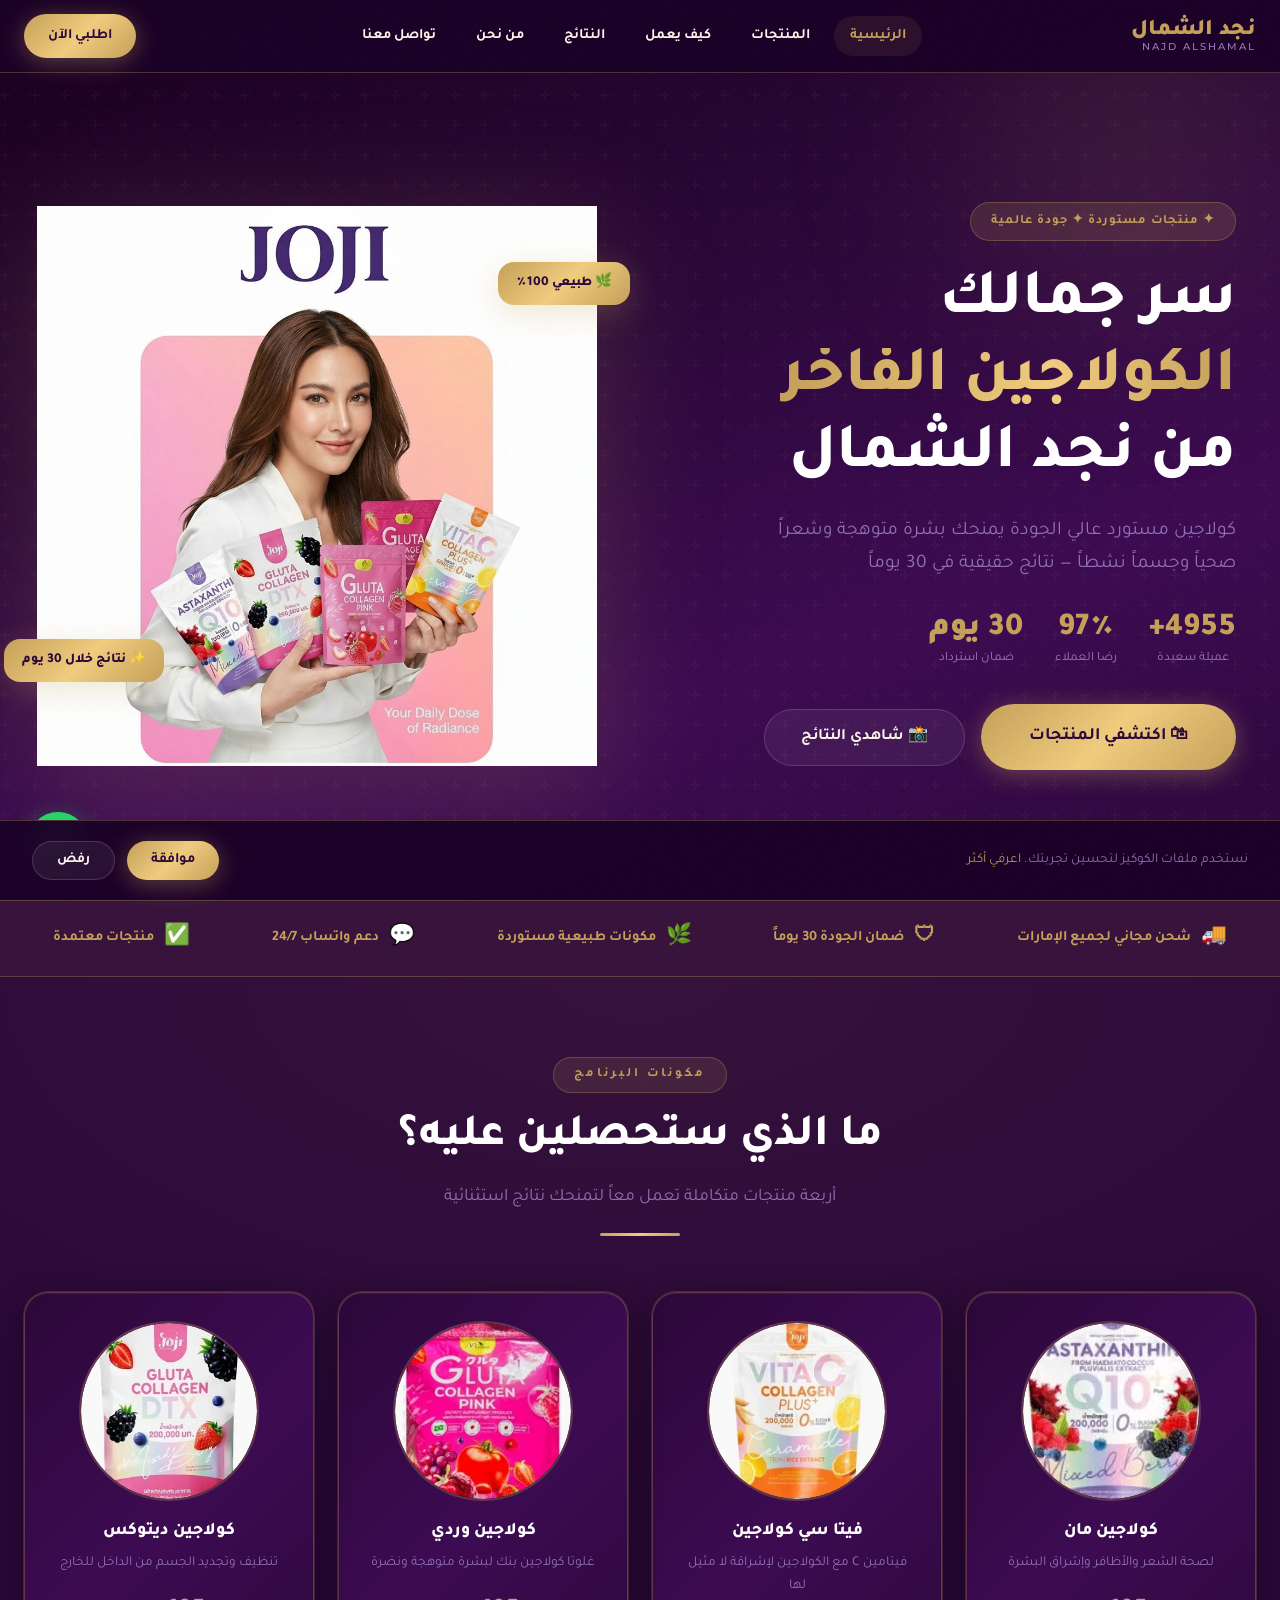
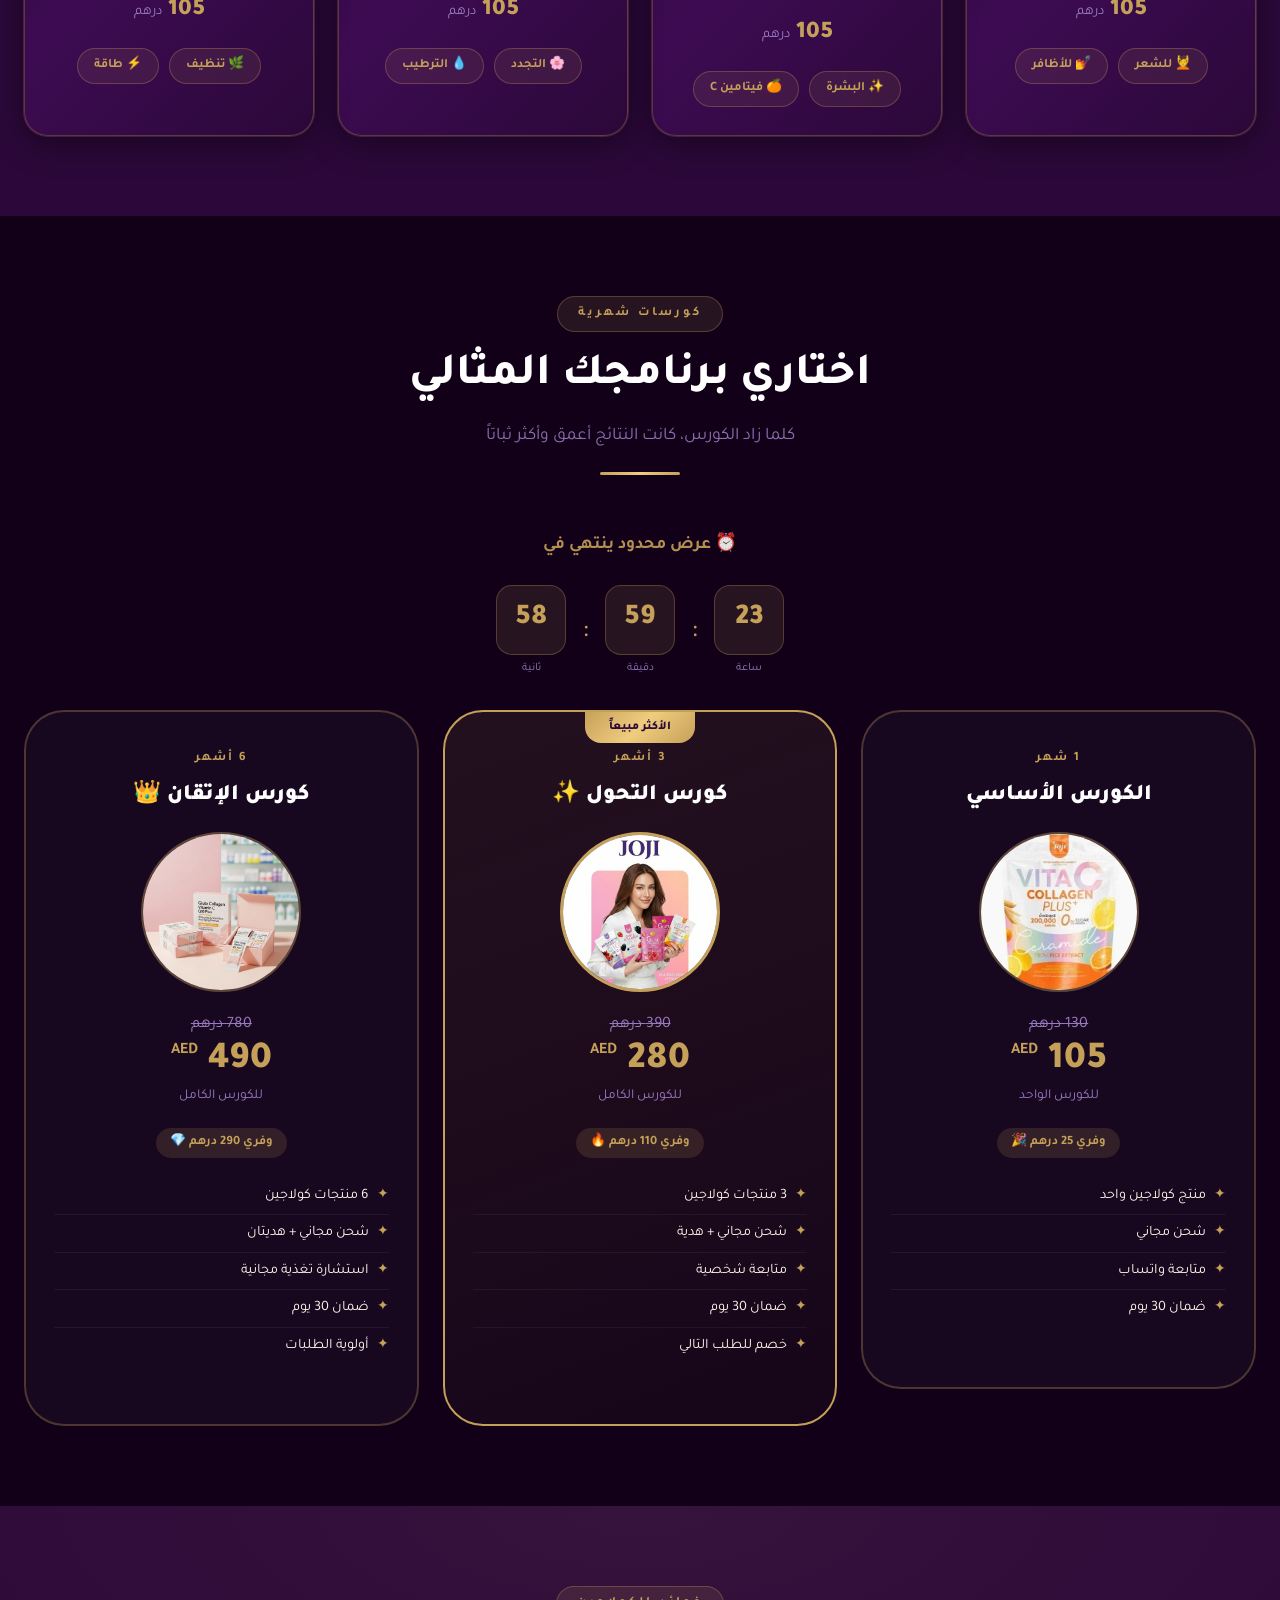
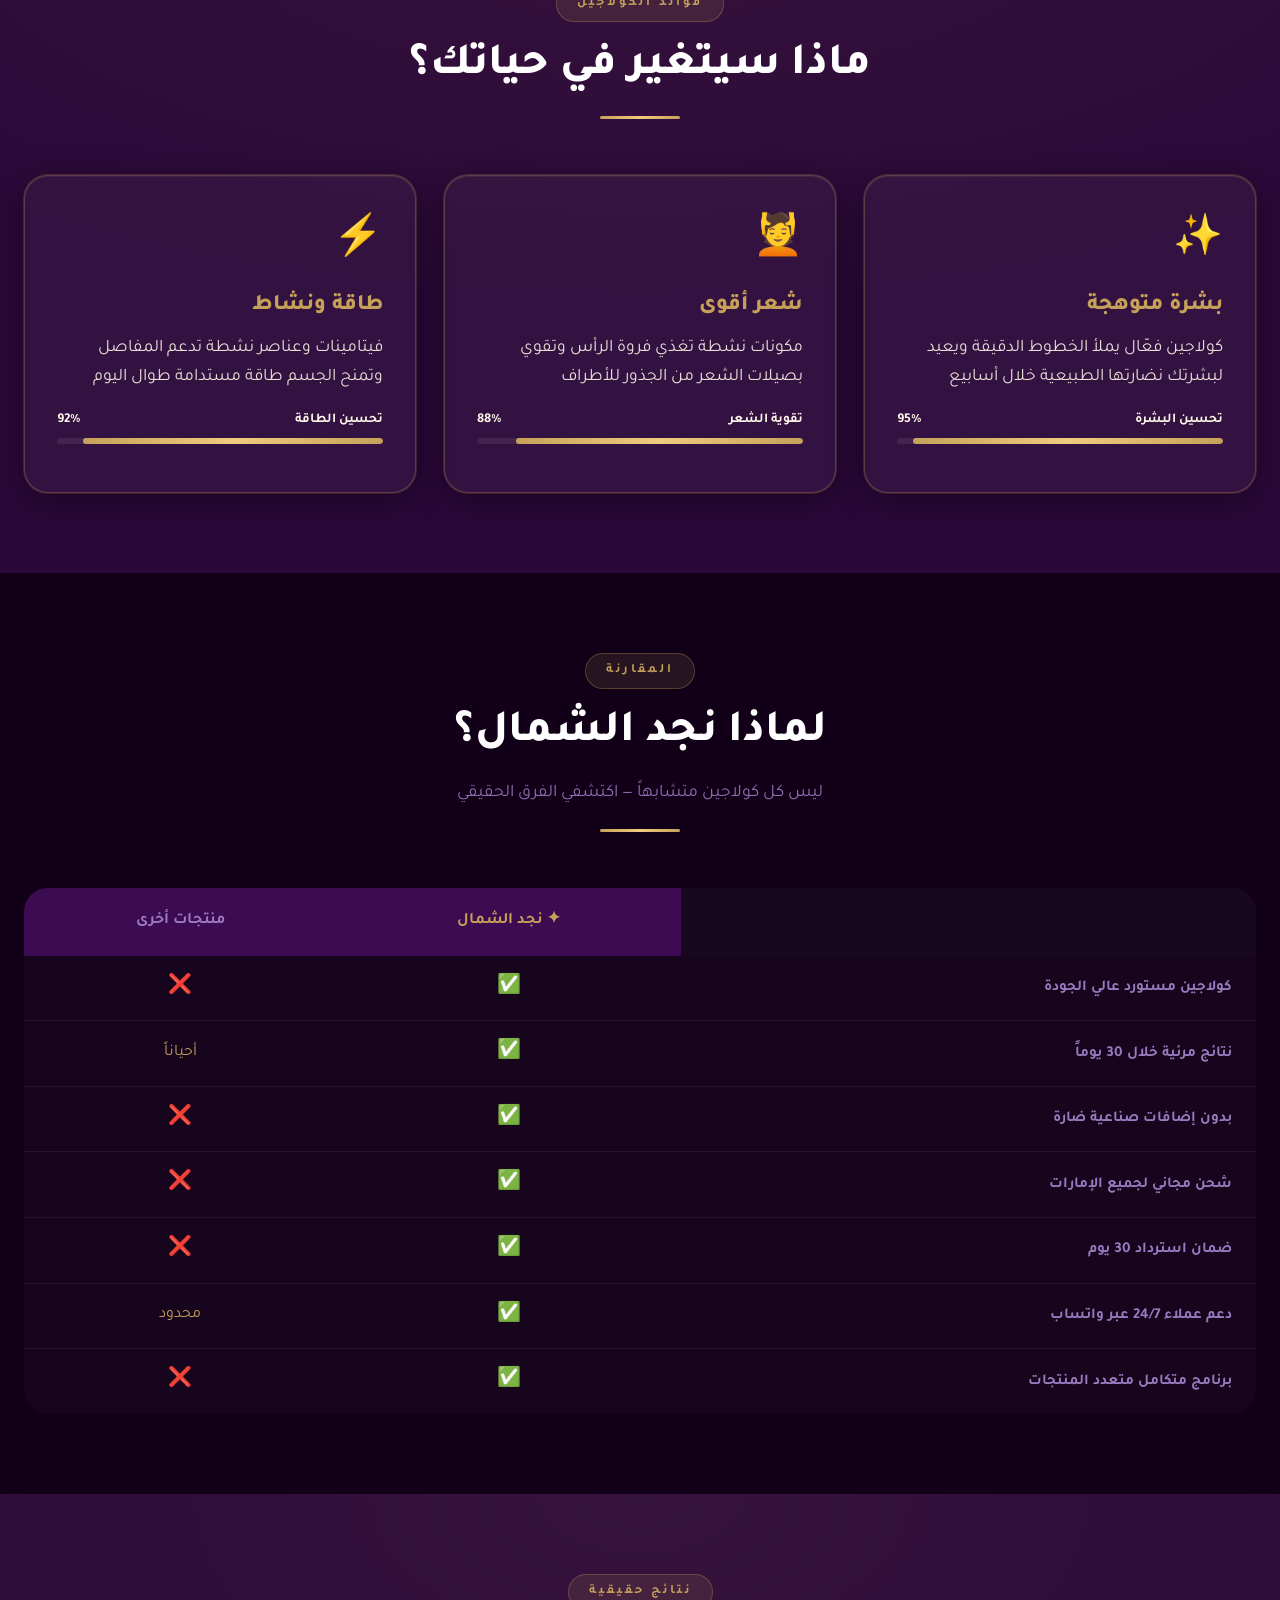
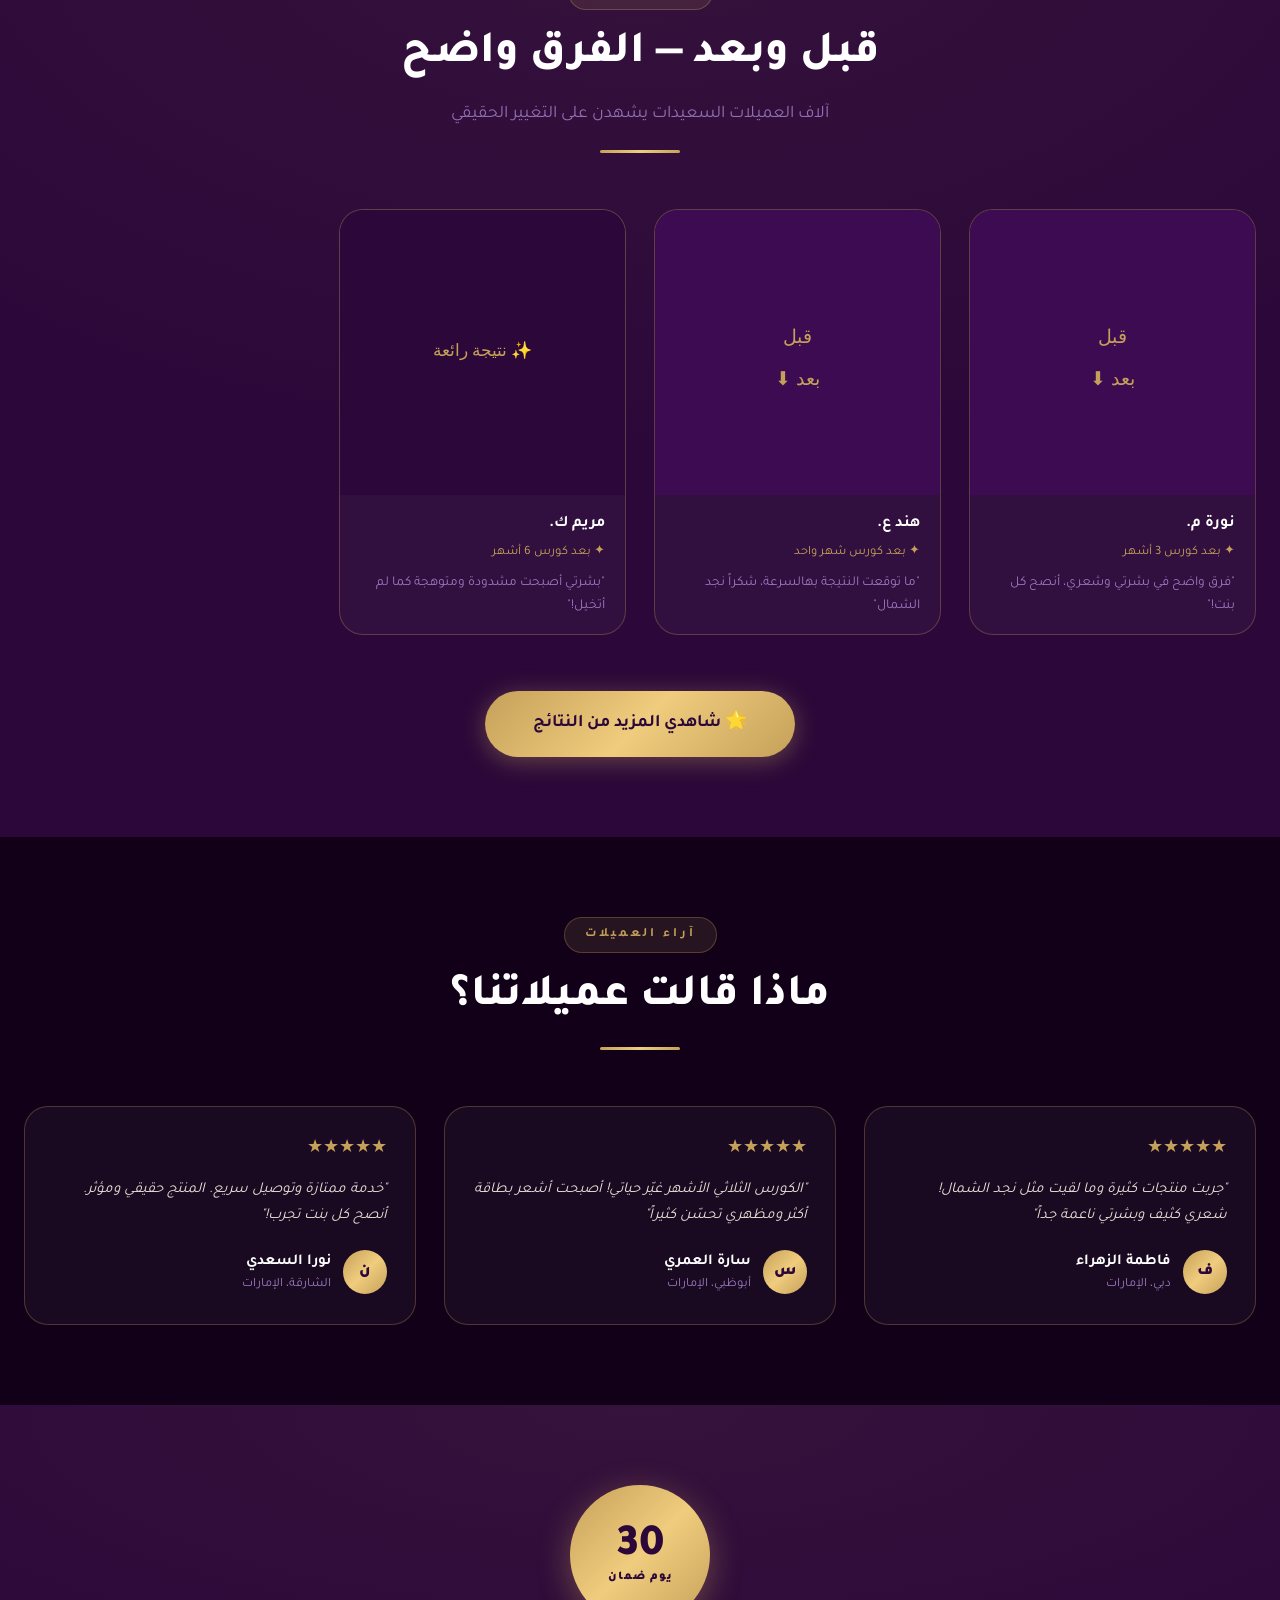
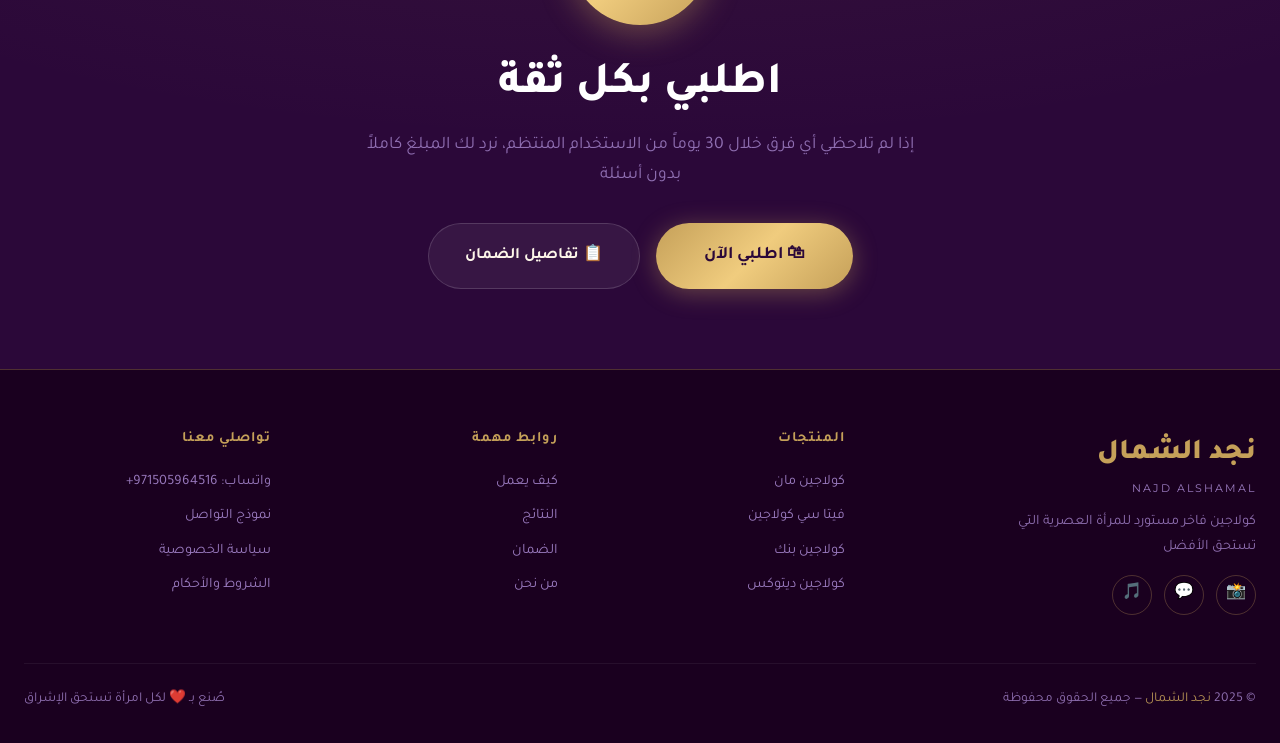
==== index.html @ bbb2923e "Add files via upload" ====
<!DOCTYPE html>
<html lang="ar" dir="rtl">
<head>
  <meta charset="UTF-8">
  <meta name="viewport" content="width=device-width, initial-scale=1.0">
  <meta name="description" content="نجد الشمال - كولاجين فاخر مستورد للعناية بالبشرة والجسم. منتجات طبيعية عالية الجودة.">
  <title>نجد الشمال | كولاجين فاخر مستورد</title>
  <link rel="icon" href="favicon.ico" type="image/x-icon">
  <link rel="stylesheet" href="style.css">
  <link rel="stylesheet" href="najd-style.css">
</head>
<body>

<!-- ══ NAVBAR ══════════════════════════════════════════════════ -->
<nav class="navbar" id="navbar">
  <div class="nav-inner">
    <div class="nav-logo">
      <span class="ar">نجد الشمال</span>
      <span class="en">NAJD ALSHAMAL</span>
    </div>
    <div class="nav-links">
      <a href="index.html" class="active">الرئيسية</a>
      <a href="products.html">المنتجات</a>
      <a href="how-it-works.html">كيف يعمل</a>
      <a href="results.html">النتائج</a>
      <a href="about.html">من نحن</a>
      <a href="contact.html">تواصل معنا</a>
    </div>
    <div class="nav-cta">
      <a href="products.html" class="btn btn-gold btn-sm">اطلبي الآن</a>
    </div>
    <button class="nav-hamburger" aria-label="قائمة">
      <span></span><span></span><span></span>
    </button>
  </div>
</nav>

<!-- ══ MOBILE MENU ═══════════════════════════════════════════════ -->
<div class="mobile-menu">
  <span class="mobile-close">✕</span>
  <a href="index.html">الرئيسية</a>
  <a href="products.html">المنتجات</a>
  <a href="how-it-works.html">كيف يعمل</a>
  <a href="results.html">النتائج</a>
  <a href="about.html">من نحن</a>
  <a href="contact.html">تواصل معنا</a>
  <a href="https://wa.me/971505964516" class="btn btn-gold btn-full" style="margin-top:16px;">اطلبي الآن عبر واتساب</a>
</div>

<!-- ══ HERO ════════════════════════════════════════════════════ -->
<section class="hero">
  <div class="hero-orb hero-orb-1"></div>
  <div class="hero-orb hero-orb-2"></div>
  <div class="hero-content">
    <div class="hero-inner">
      <!-- Text -->
      <div class="hero-text" data-aos>
        <div class="hero-badge">✦ منتجات مستوردة ✦ جودة عالمية</div>
        <h1 class="hero-title">
          سر جمالك<br>
          <span class="highlight shimmer-text">الكولاجين الفاخر</span><br>
          من نجد الشمال
        </h1>
        <p class="hero-subtitle">
          كولاجين مستورد عالي الجودة يمنحك بشرة متوهجة وشعراً صحياً وجسماً نشطاً — نتائج حقيقية في 30 يوماً
        </p>
        <div class="hero-stats">
          <div class="hero-stat">
            <span class="num counter-num" data-target="5000" data-suffix="+">0</span>
            <span class="label">عميلة سعيدة</span>
          </div>
          <div class="hero-stat">
            <span class="num counter-num" data-target="98" data-suffix="٪">0</span>
            <span class="label">رضا العملاء</span>
          </div>
          <div class="hero-stat">
            <span class="num counter-num" data-target="30" data-suffix=" يوم">0</span>
            <span class="label">ضمان استرداد</span>
          </div>
        </div>
        <div class="hero-cta">
          <a href="products.html" class="btn btn-gold btn-lg">
            🛍 اكتشفي المنتجات
          </a>
          <a href="results.html" class="btn btn-ghost">
            📸 شاهدي النتائج
          </a>
        </div>
      </div>

      <!-- Image -->
      <div class="hero-image-wrap">
        <div class="hero-image-bg"></div>
        <img
          src="all_of_them_in_pictures.png"
          alt="مجموعة كولاجين نجد الشمال"
          class="hero-img"
          onerror="this.src='data:image/svg+xml,<svg xmlns=\'http://www.w3.org/2000/svg\' width=\'500\' height=\'500\'><rect width=\'100%25\' height=\'100%25\' fill=\'%233D0B52\'/><text x=\'50%25\' y=\'50%25\' dominant-baseline=\'middle\' text-anchor=\'middle\' fill=\'%23C5A059\' font-size=\'28\' font-family=\'sans-serif\'>نجد الشمال</text></svg>'"
        />
        <div class="hero-float-badge top-left">🌿 طبيعي 100٪</div>
        <div class="hero-float-badge bot-right">✨ نتائج خلال 30 يوم</div>
      </div>
    </div>
  </div>
</section>

<!-- ══ TRUST BAR ════════════════════════════════════════════════ -->
<div class="trust-bar">
  <div class="trust-bar-inner">
    <div class="trust-item"><span class="icon">🚚</span> شحن مجاني لجميع الإمارات</div>
    <div class="trust-item"><span class="icon">🛡</span> ضمان الجودة 30 يوماً</div>
    <div class="trust-item"><span class="icon">🌿</span> مكونات طبيعية مستوردة</div>
    <div class="trust-item"><span class="icon">💬</span> دعم واتساب 24/7</div>
    <div class="trust-item"><span class="icon">✅</span> منتجات معتمدة</div>
  </div>
</div>

<!-- ══ WHAT'S INSIDE — CIRCULAR PRODUCTS ═════════════════════════ -->
<section class="section bg-overlay">
  <div class="container">
    <div class="section-header" data-aos>
      <span class="eyebrow">مكونات البرنامج</span>
      <h2>ما الذي ستحصلين عليه؟</h2>
      <p>أربعة منتجات متكاملة تعمل معاً لتمنحك نتائج استثنائية</p>
      <div class="gold-divider"></div>
    </div>

    <div class="grid-4">

      <!-- Product 1: كولاجين مان (Astaxanthin Q10) -->
      <div class="product-card glow-card" data-aos data-aos-delay="100">
        <div class="product-image-wrap" style="background:linear-gradient(135deg,#3D0B52,#2B0839)">
          <img src="product-mane.png" alt="كولاجين مان"
               style="width:100%;height:100%;object-fit:cover;border-radius:50%"
               onerror="this.parentElement.style.background='linear-gradient(135deg,#3D0B52,#5A1178)';this.style.display='none'">
        </div>
        <h3>كولاجين مان</h3>
        <p class="product-desc">لصحة الشعر والأظافر وإشراق البشرة</p>
        <div class="product-price">105 <span>درهم</span></div>
        <div class="benefit-pills" style="justify-content:center">
          <span class="pill">💆 للشعر</span>
          <span class="pill">💅 للأظافر</span>
        </div>
      </div>

      <!-- Product 2: فيتا سي كولاجين (Vita C Collagen Plus) -->
      <div class="product-card glow-card" data-aos data-aos-delay="200">
        <div class="product-image-wrap" style="background:linear-gradient(135deg,#3D0B52,#2B0839)">
          <img src="product-vitac.png" alt="فيتا سي كولاجين"
               style="width:100%;height:100%;object-fit:cover;border-radius:50%"
               onerror="this.parentElement.style.background='linear-gradient(135deg,#3D0B52,#5A1178)';this.style.display='none'">
        </div>
        <h3>فيتا سي كولاجين</h3>
        <p class="product-desc">فيتامين C مع الكولاجين لإشراقة لا مثيل لها</p>
        <div class="product-price">105 <span>درهم</span></div>
        <div class="benefit-pills" style="justify-content:center">
          <span class="pill">✨ البشرة</span>
          <span class="pill">🍊 فيتامين C</span>
        </div>
      </div>

      <!-- Product 3: كولاجين وردي (Gluta Collagen Pink) -->
      <div class="product-card glow-card" data-aos data-aos-delay="300">
        <div class="product-image-wrap" style="background:linear-gradient(135deg,#3D0B52,#2B0839)">
          <img src="product-pink.png" alt="كولاجين وردي"
               style="width:100%;height:100%;object-fit:cover;border-radius:50%"
               onerror="this.parentElement.style.background='linear-gradient(135deg,#3D0B52,#5A1178)';this.style.display='none'">
        </div>
        <h3>كولاجين وردي</h3>
        <p class="product-desc">غلوتا كولاجين بنك لبشرة متوهجة ونضرة</p>
        <div class="product-price">105 <span>درهم</span></div>
        <div class="benefit-pills" style="justify-content:center">
          <span class="pill">🌸 التجدد</span>
          <span class="pill">💧 الترطيب</span>
        </div>
      </div>

      <!-- Product 4: كولاجين ديتوكس (Gluta Collagen DTX) -->
      <div class="product-card glow-card" data-aos data-aos-delay="400">
        <div class="product-image-wrap" style="background:linear-gradient(135deg,#3D0B52,#2B0839)">
          <img src="product-dtx.png" alt="كولاجين ديتوكس"
               style="width:100%;height:100%;object-fit:cover;border-radius:50%"
               onerror="this.parentElement.style.background='linear-gradient(135deg,#3D0B52,#5A1178)';this.style.display='none'">
        </div>
        <h3>كولاجين ديتوكس</h3>
        <p class="product-desc">تنظيف وتجديد الجسم من الداخل للخارج</p>
        <div class="product-price">105 <span>درهم</span></div>
        <div class="benefit-pills" style="justify-content:center">
          <span class="pill">🌿 تنظيف</span>
          <span class="pill">⚡ طاقة</span>
        </div>
      </div>

    </div>
  </div>
</section>

<!-- ══ MONTHLY COURSES / BUNDLES ════════════════════════════════ -->
<section class="section bg-dark">
  <div class="container">
    <div class="section-header" data-aos>
      <span class="eyebrow">كورسات شهرية</span>
      <h2>اختاري برنامجك المثالي</h2>
      <p>كلما زاد الكورس، كانت النتائج أعمق وأكثر ثباتاً</p>
      <div class="gold-divider"></div>
    </div>

    <!-- Countdown -->
    <div class="text-center mb-md" data-aos>
      <p style="color:var(--gold);font-weight:700;margin-bottom:16px;">⏰ عرض محدود ينتهي في</p>
      <div class="countdown">
        <div class="countdown-unit">
          <div class="countdown-num cd-hours">00</div>
          <div class="countdown-label">ساعة</div>
        </div>
        <div class="countdown-unit" style="color:var(--gold);font-size:2rem;align-self:center">:</div>
        <div class="countdown-unit">
          <div class="countdown-num cd-minutes">00</div>
          <div class="countdown-label">دقيقة</div>
        </div>
        <div class="countdown-unit" style="color:var(--gold);font-size:2rem;align-self:center">:</div>
        <div class="countdown-unit">
          <div class="countdown-num cd-seconds">00</div>
          <div class="countdown-label">ثانية</div>
        </div>
      </div>
    </div>

    <div class="grid-3 mt-md" style="gap:24px;align-items:start">

      <!-- ══ BUNDLE 1 — 1 Month ══ -->
      <div class="bundle-card" data-aos data-aos-delay="100">
        <div class="bundle-duration">1 شهر</div>
        <div class="bundle-name">الكورس الأساسي</div>
        <img src="product-vitac.png" alt="كورس شهر" class="bundle-img"
             style="border-radius:50%;object-fit:cover;border:2px solid rgba(197,160,89,0.4)"
             onerror="this.src='product-mane.png'">
        <div class="bundle-price-wrap">
          <div class="bundle-old-price">130 درهم</div>
          <div class="bundle-price"><sub>AED</sub> 105</div>
          <div class="bundle-price-unit">للكورس الواحد</div>
        </div>
        <span class="bundle-save">وفري 25 درهم 🎉</span>
        <ul class="bundle-features">
          <li><span class="check">✦</span> منتج كولاجين واحد</li>
          <li><span class="check">✦</span> شحن مجاني</li>
          <li><span class="check">✦</span> متابعة واتساب</li>
          <li><span class="check">✦</span> ضمان 30 يوم</li>
        </ul>
        <!-- Shopify Buy Button — Course 1 (1 Month) -->
        <div id="product-component-1773440070384" class="shopify-btn-wrap"></div>
      </div>

      <!-- ══ BUNDLE 2 — 3 Months (FEATURED) ══ -->
      <div class="bundle-card featured" data-aos data-aos-delay="200">
        <div class="bundle-duration">3 أشهر</div>
        <div class="bundle-name">كورس التحول ✨</div>
        <img src="all_of_them_in_pictures.png" alt="كورس 3 أشهر" class="bundle-img"
             style="border-radius:50%;object-fit:cover;border:3px solid var(--gold)"
             onerror="this.src='product-pink.png'">
        <div class="bundle-price-wrap">
          <div class="bundle-old-price">390 درهم</div>
          <div class="bundle-price"><sub>AED</sub> 280</div>
          <div class="bundle-price-unit">للكورس الكامل</div>
        </div>
        <span class="bundle-save">وفري 110 درهم 🔥</span>
        <ul class="bundle-features">
          <li><span class="check">✦</span> 3 منتجات كولاجين</li>
          <li><span class="check">✦</span> شحن مجاني + هدية</li>
          <li><span class="check">✦</span> متابعة شخصية</li>
          <li><span class="check">✦</span> ضمان 30 يوم</li>
          <li><span class="check">✦</span> خصم للطلب التالي</li>
        </ul>
        <!-- Shopify Buy Button — Course 2 (3 Months) -->
        <div id="product-component-1773440171934" class="shopify-btn-wrap"></div>
      </div>

      <!-- ══ BUNDLE 3 — 6 Months ══ -->
      <div class="bundle-card" data-aos data-aos-delay="300">
        <div class="bundle-duration">6 أشهر</div>
        <div class="bundle-name">كورس الإتقان 👑</div>
        <img src="bundle-hero.png" alt="كورس 6 أشهر" class="bundle-img"
             style="border-radius:50%;object-fit:cover;border:2px solid rgba(197,160,89,0.4)"
             onerror="this.src='product-dtx.png'">
        <div class="bundle-price-wrap">
          <div class="bundle-old-price">780 درهم</div>
          <div class="bundle-price"><sub>AED</sub> 490</div>
          <div class="bundle-price-unit">للكورس الكامل</div>
        </div>
        <span class="bundle-save">وفري 290 درهم 💎</span>
        <ul class="bundle-features">
          <li><span class="check">✦</span> 6 منتجات كولاجين</li>
          <li><span class="check">✦</span> شحن مجاني + هديتان</li>
          <li><span class="check">✦</span> استشارة تغذية مجانية</li>
          <li><span class="check">✦</span> ضمان 30 يوم</li>
          <li><span class="check">✦</span> أولوية الطلبات</li>
        </ul>
        <!-- Shopify Buy Button — Course 3 (6 Months) -->
        <div id="product-component-1773440242128" class="shopify-btn-wrap"></div>
      </div>

    </div>

    <!-- ══ SHOPIFY BUY BUTTON SCRIPTS ══════════════════════════════
         Real credentials from Shopify Buy Button channel.
         Works on Vercel free hosting — Shopify hosts the checkout.
    ═══════════════════════════════════════════════════════════════ -->
    <script type="text/javascript">
    (function() {
      var DOMAIN = 'nex5vs-wz.myshopify.com';
      var TOKEN  = 'c54d1df28aa4062347801ede4d6c6875';

      /* ── Shared button styles matching Najd Alshamal brand ── */
      var BTN_STYLES = {
        "font-family": "Tajawal, 'Avant Garde', sans-serif",
        "font-weight": "800",
        "font-size": "1rem",
        "background-color": "#C5A059",
        "color": "#2B0839",
        "border-radius": "9999px",
        "padding-top": "14px",
        "padding-bottom": "14px",
        "padding-left": "40px",
        "padding-right": "40px",
        "width": "100%",
        ":hover": { "background-color": "#D4B472" },
        ":focus": { "background-color": "#D4B472" }
      };

      var CART_BTN_STYLES = {
        "font-family": "Tajawal, 'Avant Garde', sans-serif",
        "font-weight": "800",
        "background-color": "#C5A059",
        "color": "#2B0839",
        "border-radius": "9999px",
        ":hover": { "background-color": "#D4B472" },
        ":focus": { "background-color": "#D4B472" }
      };

      var TOGGLE_STYLES = {
        "font-family": "Tajawal, 'Avant Garde', sans-serif",
        "font-weight": "800",
        "background-color": "#2B0839",
        ":hover": { "background-color": "#3D0B52" },
        ":focus": { "background-color": "#3D0B52" },
        "color": "#C5A059",
        "count": { "color": "#C5A059" }
      };

      var PRODUCTS = [
        { id: '7105214840881', node: 'product-component-1773440070384' },
        { id: '7104045908017', node: 'product-component-1773440171934' },
        { id: '7104045875249', node: 'product-component-1773440242128' }
      ];

      var scriptURL = 'https://sdks.shopifycdn.com/buy-button/latest/buy-button-storefront.min.js';

      function buildButtons(ShopifyBuy) {
        var client = ShopifyBuy.buildClient({ domain: DOMAIN, storefrontAccessToken: TOKEN });
        ShopifyBuy.UI.onReady(client).then(function(ui) {
          PRODUCTS.forEach(function(p) {
            ui.createComponent('product', {
              id: p.id,
              node: document.getElementById(p.node),
              moneyFormat: 'Dhs.%20%7B%7Bamount%7D%7D',
              options: {
                product: {
                  styles: {
                    product: {
                      "@media (min-width: 601px)": {
                        "max-width": "100%",
                        "margin-left": "0px",
                        "margin-bottom": "0px"
                      }
                    },
                    button: BTN_STYLES,
                    title:  { display: "none" },
                    prices: { display: "none" },
                    description: { display: "none" },
                    imgWrapper: { display: "none" }
                  },
                  contents: {
                    img: false,
                    title: false,
                    price: false,
                    description: false,
                    button: true,
                    buttonWithQuantity: false
                  },
                  buttonDestination: 'checkout',
                  text: { button: '🛒 اشتري الآن — Buy Now' }
                },
                modalProduct: {
                  contents: { img: false, imgWithCarousel: true, button: false, buttonWithQuantity: true },
                  styles: {
                    product: { "@media (min-width: 601px)": { "max-width": "100%", "margin-left": "0px", "margin-bottom": "0px" } },
                    button: BTN_STYLES
                  },
                  text: { button: 'Add to cart' }
                },
                cart: {
                  styles: { button: CART_BTN_STYLES },
                  text: { total: 'Subtotal', button: 'Checkout' }
                },
                toggle: { styles: { toggle: TOGGLE_STYLES } }
              }
            });
          });
        });
      }

      if (window.ShopifyBuy) {
        if (window.ShopifyBuy.UI) { buildButtons(window.ShopifyBuy); }
        else {
          var s = document.createElement('script');
          s.src = scriptURL; s.async = true;
          s.onload = function() { buildButtons(window.ShopifyBuy); };
          document.head.appendChild(s);
        }
      } else {
        var s = document.createElement('script');
        s.src = scriptURL; s.async = true;
        s.onload = function() { buildButtons(window.ShopifyBuy); };
        document.head.appendChild(s);
      }
    })();
    </script>
  </div>
</section>

<!-- ══ BENEFITS ═════════════════════════════════════════════════ -->
<section class="section bg-overlay">
  <div class="container">
    <div class="section-header" data-aos>
      <span class="eyebrow">فوائد الكولاجين</span>
      <h2>ماذا سيتغير في حياتك؟</h2>
      <div class="gold-divider"></div>
    </div>
    <div class="grid-3">
      <div class="card glow-card" data-aos data-aos-delay="100">
        <div style="font-size:2.5rem;margin-bottom:16px">✨</div>
        <h4 style="color:var(--gold);margin-bottom:12px">بشرة متوهجة</h4>
        <p>كولاجين فعّال يملأ الخطوط الدقيقة ويعيد لبشرتك نضارتها الطبيعية خلال أسابيع</p>
        <div class="progress-item mt-sm">
          <div class="progress-label"><span>تحسين البشرة</span><span>95٪</span></div>
          <div class="progress-track"><div class="progress-fill" data-pct="95"></div></div>
        </div>
      </div>
      <div class="card glow-card" data-aos data-aos-delay="200">
        <div style="font-size:2.5rem;margin-bottom:16px">💆</div>
        <h4 style="color:var(--gold);margin-bottom:12px">شعر أقوى</h4>
        <p>مكونات نشطة تغذي فروة الرأس وتقوي بصيلات الشعر من الجذور للأطراف</p>
        <div class="progress-item mt-sm">
          <div class="progress-label"><span>تقوية الشعر</span><span>88٪</span></div>
          <div class="progress-track"><div class="progress-fill" data-pct="88"></div></div>
        </div>
      </div>
      <div class="card glow-card" data-aos data-aos-delay="300">
        <div style="font-size:2.5rem;margin-bottom:16px">⚡</div>
        <h4 style="color:var(--gold);margin-bottom:12px">طاقة ونشاط</h4>
        <p>فيتامينات وعناصر نشطة تدعم المفاصل وتمنح الجسم طاقة مستدامة طوال اليوم</p>
        <div class="progress-item mt-sm">
          <div class="progress-label"><span>تحسين الطاقة</span><span>92٪</span></div>
          <div class="progress-track"><div class="progress-fill" data-pct="92"></div></div>
        </div>
      </div>
    </div>
  </div>
</section>

<!-- ══ COMPARISON ═══════════════════════════════════════════════ -->
<section class="section bg-dark">
  <div class="container">
    <div class="section-header" data-aos>
      <span class="eyebrow">المقارنة</span>
      <h2>لماذا نجد الشمال؟</h2>
      <p>ليس كل كولاجين متشابهاً — اكتشفي الفرق الحقيقي</p>
      <div class="gold-divider"></div>
    </div>
    <div style="overflow-x:auto" data-aos>
      <table class="comparison-table">
        <thead>
          <tr>
            <th></th>
            <th class="us">✦ نجد الشمال</th>
            <th class="them">منتجات أخرى</th>
          </tr>
        </thead>
        <tbody>
          <tr>
            <td>كولاجين مستورد عالي الجودة</td>
            <td class="yes">✅</td>
            <td class="no">❌</td>
          </tr>
          <tr>
            <td>نتائج مرئية خلال 30 يوماً</td>
            <td class="yes">✅</td>
            <td class="partial">أحياناً</td>
          </tr>
          <tr>
            <td>بدون إضافات صناعية ضارة</td>
            <td class="yes">✅</td>
            <td class="no">❌</td>
          </tr>
          <tr>
            <td>شحن مجاني لجميع الإمارات</td>
            <td class="yes">✅</td>
            <td class="no">❌</td>
          </tr>
          <tr>
            <td>ضمان استرداد 30 يوم</td>
            <td class="yes">✅</td>
            <td class="no">❌</td>
          </tr>
          <tr>
            <td>دعم عملاء 24/7 عبر واتساب</td>
            <td class="yes">✅</td>
            <td class="partial">محدود</td>
          </tr>
          <tr>
            <td>برنامج متكامل متعدد المنتجات</td>
            <td class="yes">✅</td>
            <td class="no">❌</td>
          </tr>
        </tbody>
      </table>
    </div>
  </div>
</section>

<!-- ══ BEFORE/AFTER RESULTS ══════════════════════════════════════ -->
<section class="section bg-overlay">
  <div class="container">
    <div class="section-header" data-aos>
      <span class="eyebrow">نتائج حقيقية</span>
      <h2>قبل وبعد — الفرق واضح</h2>
      <p>آلاف العميلات السعيدات يشهدن على التغيير الحقيقي</p>
      <div class="gold-divider"></div>
    </div>
    <div class="result-grid" data-aos>
      <div class="result-card">
        <img src="1.png" alt="نتيجة 1" class="result-img"
             onerror="this.src='data:image/svg+xml,<svg xmlns=\'http://www.w3.org/2000/svg\' width=\'300\' height=\'300\'><rect width=\'100%25\' height=\'100%25\' fill=\'%233D0B52\'/><text x=\'50%25\' y=\'45%25\' dominant-baseline=\'middle\' text-anchor=\'middle\' fill=\'%23C5A059\' font-size=\'20\'>قبل</text><text x=\'50%25\' y=\'60%25\' dominant-baseline=\'middle\' text-anchor=\'middle\' fill=\'%23C5A059\' font-size=\'20\'>⬇ بعد</text></svg>'">
        <div class="result-info">
          <div class="name">نورة م.</div>
          <div class="period">✦ بعد كورس 3 أشهر</div>
          <div class="comment">"فرق واضح في بشرتي وشعري، أنصح كل بنت!"</div>
        </div>
      </div>
      <div class="result-card">
        <img src="2.png" alt="نتيجة 2" class="result-img"
             onerror="this.src='data:image/svg+xml,<svg xmlns=\'http://www.w3.org/2000/svg\' width=\'300\' height=\'300\'><rect width=\'100%25\' height=\'100%25\' fill=\'%233D0B52\'/><text x=\'50%25\' y=\'45%25\' dominant-baseline=\'middle\' text-anchor=\'middle\' fill=\'%23C5A059\' font-size=\'20\'>قبل</text><text x=\'50%25\' y=\'60%25\' dominant-baseline=\'middle\' text-anchor=\'middle\' fill=\'%23C5A059\' font-size=\'20\'>⬇ بعد</text></svg>'">
        <div class="result-info">
          <div class="name">هند ع.</div>
          <div class="period">✦ بعد كورس شهر واحد</div>
          <div class="comment">"ما توقعت النتيجة بهالسرعة، شكراً نجد الشمال"</div>
        </div>
      </div>
      <div class="result-card">
        <img src="manee_gluta_collgaen_with_model.png" alt="نتيجة 3" class="result-img"
             onerror="this.src='data:image/svg+xml,<svg xmlns=\'http://www.w3.org/2000/svg\' width=\'300\' height=\'300\'><rect width=\'100%25\' height=\'100%25\' fill=\'%232B0839\'/><text x=\'50%25\' y=\'50%25\' dominant-baseline=\'middle\' text-anchor=\'middle\' fill=\'%23C5A059\' font-size=\'18\'>نتيجة رائعة ✨</text></svg>'">
        <div class="result-info">
          <div class="name">مريم ك.</div>
          <div class="period">✦ بعد كورس 6 أشهر</div>
          <div class="comment">"بشرتي أصبحت مشدودة ومتوهجة كما لم أتخيل!"</div>
        </div>
      </div>
    </div>
    <div class="text-center mt-lg">
      <a href="results.html" class="btn btn-gold btn-lg">🌟 شاهدي المزيد من النتائج</a>
    </div>
  </div>
</section>

<!-- ══ TESTIMONIALS ═════════════════════════════════════════════ -->
<section class="section bg-dark">
  <div class="container">
    <div class="section-header" data-aos>
      <span class="eyebrow">آراء العميلات</span>
      <h2>ماذا قالت عميلاتنا؟</h2>
      <div class="gold-divider"></div>
    </div>
    <div class="grid-3">
      <div class="testimonial-card" data-aos data-aos-delay="100">
        <div class="testimonial-stars">★★★★★</div>
        <p class="testimonial-text">"جربت منتجات كثيرة وما لقيت مثل نجد الشمال! شعري كثيف وبشرتي ناعمة جداً"</p>
        <div class="testimonial-author">
          <div class="testimonial-avatar">ف</div>
          <div>
            <div class="testimonial-name">فاطمة الزهراء</div>
            <div class="testimonial-loc">دبي، الإمارات</div>
          </div>
        </div>
      </div>
      <div class="testimonial-card" data-aos data-aos-delay="200">
        <div class="testimonial-stars">★★★★★</div>
        <p class="testimonial-text">"الكورس الثلاثي الأشهر غيّر حياتي! أصبحت أشعر بطاقة أكثر ومظهري تحسّن كثيراً"</p>
        <div class="testimonial-author">
          <div class="testimonial-avatar">س</div>
          <div>
            <div class="testimonial-name">سارة العمري</div>
            <div class="testimonial-loc">أبوظبي، الإمارات</div>
          </div>
        </div>
      </div>
      <div class="testimonial-card" data-aos data-aos-delay="300">
        <div class="testimonial-stars">★★★★★</div>
        <p class="testimonial-text">"خدمة ممتازة وتوصيل سريع. المنتج حقيقي ومؤثر. أنصح كل بنت تجرب!"</p>
        <div class="testimonial-author">
          <div class="testimonial-avatar">ن</div>
          <div>
            <div class="testimonial-name">نورا السعدي</div>
            <div class="testimonial-loc">الشارقة، الإمارات</div>
          </div>
        </div>
      </div>
    </div>
  </div>
</section>

<!-- ══ GUARANTEE CTA ═════════════════════════════════════════════ -->
<section class="section bg-overlay text-center">
  <div class="container">
    <div data-aos>
      <div class="guarantee-badge" style="margin:0 auto 32px">
        <span class="days">30</span>
        <span class="word">يوم ضمان</span>
      </div>
      <h2 style="color:var(--white);margin-bottom:16px">اطلبي بكل ثقة</h2>
      <p style="max-width:560px;margin:0 auto 32px;color:var(--text-light)">
        إذا لم تلاحظي أي فرق خلال 30 يوماً من الاستخدام المنتظم، نرد لك المبلغ كاملاً بدون أسئلة
      </p>
      <div style="display:flex;gap:16px;justify-content:center;flex-wrap:wrap">
        <a href="products.html" class="btn btn-gold btn-lg">🛍 اطلبي الآن</a>
        <a href="guarantee.html" class="btn btn-ghost">📋 تفاصيل الضمان</a>
      </div>
    </div>
  </div>
</section>

<!-- ══ FOOTER ════════════════════════════════════════════════════ -->
<footer class="footer">
  <div class="container">
    <div class="footer-grid">
      <div class="footer-brand">
        <div class="logo-ar">نجد الشمال</div>
        <div class="logo-en">NAJD ALSHAMAL</div>
        <p>كولاجين فاخر مستورد للمرأة العصرية التي تستحق الأفضل</p>
        <div class="footer-social">
          <a href="#" class="social-btn" aria-label="انستغرام">📸</a>
          <a href="https://wa.me/971505964516" class="social-btn" aria-label="واتساب">💬</a>
          <a href="#" class="social-btn" aria-label="تيك توك">🎵</a>
        </div>
      </div>
      <div class="footer-col">
        <h4>المنتجات</h4>
        <ul>
          <li><a href="products.html">كولاجين مان</a></li>
          <li><a href="products.html">فيتا سي كولاجين</a></li>
          <li><a href="products.html">كولاجين بنك</a></li>
          <li><a href="products.html">كولاجين ديتوكس</a></li>
        </ul>
      </div>
      <div class="footer-col">
        <h4>روابط مهمة</h4>
        <ul>
          <li><a href="how-it-works.html">كيف يعمل</a></li>
          <li><a href="results.html">النتائج</a></li>
          <li><a href="guarantee.html">الضمان</a></li>
          <li><a href="about.html">من نحن</a></li>
        </ul>
      </div>
      <div class="footer-col">
        <h4>تواصلي معنا</h4>
        <ul>
          <li><a href="https://wa.me/971505964516">واتساب: 971505964516+</a></li>
          <li><a href="contact.html">نموذج التواصل</a></li>
          <li><a href="#">سياسة الخصوصية</a></li>
          <li><a href="#">الشروط والأحكام</a></li>
        </ul>
      </div>
    </div>
    <div class="footer-bottom">
      <p>© 2025 <span class="gold">نجد الشمال</span> — جميع الحقوق محفوظة</p>
      <p>صُنع بـ ❤️ لكل امرأة تستحق الإشراق</p>
    </div>
  </div>
</footer>

<!-- ══ FLOATS ════════════════════════════════════════════════════ -->
<a href="https://wa.me/971505964516?text=مرحبا،+أريد+الاستفسار+عن+منتجات+نجد+الشمال" class="wa-float" target="_blank" rel="noopener" aria-label="واتساب">
  <svg viewBox="0 0 24 24" xmlns="http://www.w3.org/2000/svg">
    <path d="M17.472 14.382c-.297-.149-1.758-.867-2.03-.967-.273-.099-.471-.148-.67.15-.197.297-.767.966-.94 1.164-.173.199-.347.223-.644.075-.297-.15-1.255-.463-2.39-1.475-.883-.788-1.48-1.761-1.653-2.059-.173-.297-.018-.458.13-.606.134-.133.298-.347.446-.52.149-.174.198-.298.298-.497.099-.198.05-.371-.025-.52-.075-.149-.669-1.612-.916-2.207-.242-.579-.487-.5-.669-.51-.173-.008-.371-.01-.57-.01-.198 0-.52.074-.792.372-.272.297-1.04 1.016-1.04 2.479 0 1.462 1.065 2.875 1.213 3.074.149.198 2.096 3.2 5.077 4.487.709.306 1.262.489 1.694.625.712.227 1.36.195 1.871.118.571-.085 1.758-.719 2.006-1.413.248-.694.248-1.289.173-1.413-.074-.124-.272-.198-.57-.347m-5.421 7.403h-.004a9.87 9.87 0 01-5.031-1.378l-.361-.214-3.741.982.998-3.648-.235-.374a9.86 9.86 0 01-1.51-5.26c.001-5.45 4.436-9.884 9.888-9.884 2.64 0 5.122 1.03 6.988 2.898a9.825 9.825 0 012.893 6.994c-.003 5.45-4.437 9.884-9.885 9.884m8.413-18.297A11.815 11.815 0 0012.05 0C5.495 0 .16 5.335.157 11.892c0 2.096.547 4.142 1.588 5.945L.057 24l6.305-1.654a11.882 11.882 0 005.683 1.448h.005c6.554 0 11.89-5.335 11.893-11.893a11.821 11.821 0 00-3.48-8.413Z"/>
  </svg>
</a>

<button class="scroll-top" aria-label="للأعلى">↑</button>

<!-- Cookie Banner -->
<div class="cookie-banner">
  <p class="cookie-text">نستخدم ملفات الكوكيز لتحسين تجربتك. <a href="#">اعرفي أكثر</a></p>
  <div class="cookie-btns">
    <button class="btn btn-gold btn-sm cookie-accept">موافقة</button>
    <button class="btn btn-ghost btn-sm cookie-decline">رفض</button>
  </div>
</div>

<script src="main.js"></script>
<script src="shopify-buy.js"></script>
</body>
</html>
---- style.css ----
/* ============================================================
   NAJD ALSHAMAL - Global Stylesheet
   Deep Purple (#2B0839) & Gold (#C5A059) Luxury Design
   RTL Arabic + LTR English Support
   ============================================================ */

@import url('https://fonts.googleapis.com/css2?family=Tajawal:wght@300;400;500;700;800;900&family=Noto+Kufi+Arabic:wght@300;400;600;700;900&family=Montserrat:wght@300;400;500;600;700;800&display=swap');

/* ── CSS Variables ── */
:root {
  --purple-deep:   #2B0839;
  --purple-mid:    #3D0B52;
  --purple-light:  #5A1178;
  --gold:          #C5A059;
  --gold-light:    #D4B472;
  --gold-bright:   #F0CC7E;
  --gold-dark:     #9A7A3A;
  --cream:         #FDF6E9;
  --cream-dark:    #F5EDD8;
  --white:         #FFFFFF;
  --text-dark:     #1A001F;
  --text-mid:      #4A2060;
  --text-light:    #9A7ABF;
  --border-gold:   rgba(197,160,89,0.3);
  --border-purple: rgba(43,8,57,0.15);
  --shadow-gold:   0 8px 32px rgba(197,160,89,0.25);
  --shadow-purple: 0 8px 32px rgba(43,8,57,0.35);
  --gradient-main: linear-gradient(135deg, #2B0839 0%, #3D0B52 50%, #2B0839 100%);
  --gradient-gold: linear-gradient(135deg, #C5A059 0%, #F0CC7E 50%, #C5A059 100%);
  --gradient-hero: linear-gradient(160deg, #1A001F 0%, #2B0839 40%, #3D0B52 70%, #2B0839 100%);
  --font-ar:       'Tajawal', 'Noto Kufi Arabic', sans-serif;
  --font-en:       'Montserrat', sans-serif;
  --radius-sm:     8px;
  --radius-md:     16px;
  --radius-lg:     24px;
  --radius-xl:     40px;
  --radius-full:   9999px;
  --transition:    0.35s cubic-bezier(0.4,0,0.2,1);
}

/* ── Reset ── */
*, *::before, *::after { box-sizing: border-box; margin: 0; padding: 0; }
html { scroll-behavior: smooth; font-size: 16px; }
body {
  font-family: var(--font-ar);
  background: var(--purple-deep);
  color: var(--cream);
  direction: rtl;
  overflow-x: hidden;
  line-height: 1.7;
}
img { max-width: 100%; height: auto; display: block; }
a { text-decoration: none; color: inherit; }
ul { list-style: none; }
button { cursor: pointer; border: none; background: none; font-family: inherit; }

/* ── Typography ── */
h1, h2, h3, h4, h5 { font-family: var(--font-ar); font-weight: 800; line-height: 1.3; }
h1 { font-size: clamp(2rem, 5vw, 3.5rem); }
h2 { font-size: clamp(1.6rem, 4vw, 2.8rem); }
h3 { font-size: clamp(1.2rem, 3vw, 2rem); }
h4 { font-size: clamp(1rem, 2vw, 1.4rem); }
p  { font-size: clamp(0.95rem, 1.5vw, 1.1rem); opacity: 0.9; }

/* ── Layout Utilities ── */
.container        { max-width: 1280px; margin: 0 auto; padding: 0 24px; }
.section          { padding: 80px 0; }
.section-sm       { padding: 48px 0; }
.text-center      { text-align: center; }
.text-gold        { color: var(--gold); }
.text-white       { color: var(--white); }
.text-cream       { color: var(--cream); }
.flex             { display: flex; }
.flex-center      { display: flex; align-items: center; justify-content: center; }
.flex-between     { display: flex; align-items: center; justify-content: space-between; }
.grid-2           { display: grid; grid-template-columns: 1fr 1fr; gap: 32px; }
.grid-3           { display: grid; grid-template-columns: repeat(3,1fr); gap: 28px; }
.grid-4           { display: grid; grid-template-columns: repeat(4,1fr); gap: 24px; }
.gap-sm           { gap: 12px; }
.gap-md           { gap: 24px; }
.gap-lg           { gap: 40px; }
.mt-sm            { margin-top: 16px; }
.mt-md            { margin-top: 32px; }
.mt-lg            { margin-top: 56px; }
.mb-sm            { margin-bottom: 16px; }
.mb-md            { margin-bottom: 32px; }
.hidden           { display: none !important; }

/* ── Section Headers ── */
.section-header {
  text-align: center;
  margin-bottom: 56px;
}
.section-header .eyebrow {
  display: inline-block;
  font-size: 0.8rem;
  font-weight: 700;
  letter-spacing: 3px;
  text-transform: uppercase;
  color: var(--gold);
  background: rgba(197,160,89,0.12);
  border: 1px solid var(--border-gold);
  padding: 6px 20px;
  border-radius: var(--radius-full);
  margin-bottom: 16px;
}
.section-header h2 { color: var(--white); margin-bottom: 16px; }
.section-header p  { color: var(--text-light); max-width: 600px; margin: 0 auto; }
.gold-divider {
  width: 80px; height: 3px;
  background: var(--gradient-gold);
  border-radius: var(--radius-full);
  margin: 20px auto 0;
}

/* ── Buttons ── */
.btn {
  display: inline-flex;
  align-items: center;
  justify-content: center;
  gap: 10px;
  padding: 14px 36px;
  border-radius: var(--radius-full);
  font-family: var(--font-ar);
  font-size: 1rem;
  font-weight: 700;
  transition: var(--transition);
  position: relative;
  overflow: hidden;
  white-space: nowrap;
  cursor: pointer;
}
.btn::before {
  content: '';
  position: absolute;
  inset: 0;
  background: rgba(255,255,255,0);
  transition: background var(--transition);
}
.btn:hover::before { background: rgba(255,255,255,0.08); }

.btn-gold {
  background: var(--gradient-gold);
  color: var(--purple-deep);
  box-shadow: 0 4px 24px rgba(197,160,89,0.4);
}
.btn-gold:hover {
  transform: translateY(-2px);
  box-shadow: 0 8px 32px rgba(197,160,89,0.55);
}
.btn-gold:active { transform: translateY(0); }

.btn-outline {
  background: transparent;
  color: var(--gold);
  border: 2px solid var(--gold);
}
.btn-outline:hover {
  background: rgba(197,160,89,0.1);
  transform: translateY(-2px);
}

.btn-ghost {
  background: rgba(255,255,255,0.06);
  color: var(--cream);
  border: 1px solid rgba(255,255,255,0.15);
}
.btn-ghost:hover {
  background: rgba(255,255,255,0.12);
  transform: translateY(-2px);
}

.btn-lg { padding: 18px 48px; font-size: 1.1rem; }
.btn-sm { padding: 10px 24px; font-size: 0.9rem; }
.btn-full { width: 100%; }

/* ── Navigation ── */
.navbar {
  position: fixed;
  top: 0; left: 0; right: 0;
  z-index: 1000;
  background: rgba(27,0,40,0.92);
  backdrop-filter: blur(20px);
  border-bottom: 1px solid var(--border-gold);
  transition: var(--transition);
}
.navbar.scrolled {
  background: rgba(27,0,40,0.98);
  box-shadow: 0 4px 32px rgba(0,0,0,0.4);
}
.nav-inner {
  display: flex;
  align-items: center;
  justify-content: space-between;
  height: 72px;
  padding: 0 24px;
  max-width: 1280px;
  margin: 0 auto;
}
.nav-logo {
  display: flex;
  flex-direction: column;
  line-height: 1;
}
.nav-logo .ar { font-size: 1.4rem; font-weight: 900; color: var(--gold); }
.nav-logo .en { font-size: 0.65rem; font-weight: 500; color: var(--text-light); letter-spacing: 2px; text-transform: uppercase; font-family: var(--font-en); }
.nav-links {
  display: flex;
  align-items: center;
  gap: 8px;
}
.nav-links a {
  padding: 8px 16px;
  font-size: 0.9rem;
  font-weight: 600;
  color: var(--cream);
  border-radius: var(--radius-full);
  transition: var(--transition);
}
.nav-links a:hover,
.nav-links a.active { color: var(--gold); background: rgba(197,160,89,0.1); }
.nav-cta { display: flex; align-items: center; gap: 12px; }
.nav-hamburger {
  display: none;
  flex-direction: column;
  gap: 5px;
  padding: 8px;
  cursor: pointer;
}
.nav-hamburger span {
  display: block;
  width: 24px; height: 2px;
  background: var(--gold);
  border-radius: 2px;
  transition: var(--transition);
}

/* ── Mobile Menu ── */
.mobile-menu {
  display: none;
  position: fixed;
  inset: 0;
  z-index: 999;
  background: var(--purple-deep);
  flex-direction: column;
  align-items: center;
  justify-content: center;
  gap: 24px;
  padding: 32px;
}
.mobile-menu.open { display: flex; }
.mobile-menu a {
  font-size: 1.3rem;
  font-weight: 700;
  color: var(--cream);
  padding: 12px 32px;
  border-radius: var(--radius-md);
  border: 1px solid transparent;
  transition: var(--transition);
  width: 100%;
  text-align: center;
}
.mobile-menu a:hover { color: var(--gold); border-color: var(--border-gold); }
.mobile-close {
  position: absolute;
  top: 24px;
  left: 24px;
  font-size: 2rem;
  color: var(--gold);
  cursor: pointer;
  padding: 8px;
}

/* ── Hero ── */
.hero {
  min-height: 100vh;
  background: var(--gradient-hero);
  position: relative;
  display: flex;
  align-items: center;
  overflow: hidden;
  padding-top: 72px;
}
.hero::before {
  content: '';
  position: absolute;
  inset: 0;
  background: url("data:image/svg+xml,%3Csvg width='60' height='60' viewBox='0 0 60 60' xmlns='http://www.w3.org/2000/svg'%3E%3Cg fill='none' fill-rule='evenodd'%3E%3Cg fill='%23C5A059' fill-opacity='0.04'%3E%3Cpath d='M36 34v-4h-2v4h-4v2h4v4h2v-4h4v-2h-4zm0-30V0h-2v4h-4v2h4v4h2V6h4V4h-4zM6 34v-4H4v4H0v2h4v4h2v-4h4v-2H6zM6 4V0H4v4H0v2h4v4h2V6h4V4H6z'/%3E%3C/g%3E%3C/g%3E%3C/svg%3E");
}
.hero-orb {
  position: absolute;
  border-radius: 50%;
  filter: blur(80px);
  pointer-events: none;
}
.hero-orb-1 {
  width: 500px; height: 500px;
  background: radial-gradient(circle, rgba(197,160,89,0.15) 0%, transparent 70%);
  top: -100px; right: -100px;
}
.hero-orb-2 {
  width: 400px; height: 400px;
  background: radial-gradient(circle, rgba(90,17,120,0.4) 0%, transparent 70%);
  bottom: -50px; left: -50px;
}
.hero-content {
  position: relative;
  z-index: 2;
  width: 100%;
}
.hero-inner {
  display: grid;
  grid-template-columns: 1fr 1fr;
  gap: 60px;
  align-items: center;
  min-height: calc(100vh - 72px);
  padding: 60px 24px;
  max-width: 1280px;
  margin: 0 auto;
}
.hero-text { padding-right: 20px; }
.hero-badge {
  display: inline-flex;
  align-items: center;
  gap: 8px;
  background: rgba(197,160,89,0.15);
  border: 1px solid var(--border-gold);
  color: var(--gold);
  font-size: 0.8rem;
  font-weight: 700;
  padding: 8px 20px;
  border-radius: var(--radius-full);
  margin-bottom: 24px;
  letter-spacing: 1px;
}
.hero-title {
  font-size: clamp(2.2rem, 5vw, 4rem);
  line-height: 1.2;
  margin-bottom: 20px;
  color: var(--white);
}
.hero-title .highlight {
  color: var(--gold);
  position: relative;
}
.hero-subtitle {
  font-size: clamp(1rem, 2vw, 1.2rem);
  color: var(--text-light);
  margin-bottom: 32px;
  max-width: 480px;
}
.hero-stats {
  display: flex;
  gap: 32px;
  margin: 32px 0;
}
.hero-stat { text-align: center; }
.hero-stat .num {
  display: block;
  font-size: 2rem;
  font-weight: 900;
  color: var(--gold);
  line-height: 1;
}
.hero-stat .label { font-size: 0.8rem; color: var(--text-light); margin-top: 4px; }
.hero-cta { display: flex; gap: 16px; flex-wrap: wrap; align-items: center; }
.hero-image-wrap {
  position: relative;
  display: flex;
  align-items: center;
  justify-content: center;
}
.hero-image-bg {
  position: absolute;
  width: 90%;
  height: 90%;
  background: radial-gradient(circle, rgba(197,160,89,0.12) 0%, transparent 70%);
  border-radius: 50%;
}
.hero-img {
  position: relative;
  z-index: 2;
  max-height: 560px;
  object-fit: contain;
  filter: drop-shadow(0 20px 60px rgba(197,160,89,0.2));
  animation: heroFloat 6s ease-in-out infinite;
}
@keyframes heroFloat {
  0%, 100% { transform: translateY(0); }
  50%       { transform: translateY(-16px); }
}
.hero-float-badge {
  position: absolute;
  background: var(--gradient-gold);
  color: var(--purple-deep);
  font-weight: 800;
  font-size: 0.85rem;
  padding: 10px 18px;
  border-radius: var(--radius-md);
  box-shadow: var(--shadow-gold);
  z-index: 3;
  white-space: nowrap;
}
.hero-float-badge.top-left  { top: 10%; right: -20px; }
.hero-float-badge.bot-right { bottom: 15%; left: -20px; }

/* ── Trust Bar ── */
.trust-bar {
  background: rgba(197,160,89,0.08);
  border-top: 1px solid var(--border-gold);
  border-bottom: 1px solid var(--border-gold);
  padding: 20px 0;
}
.trust-bar-inner {
  max-width: 1280px;
  margin: 0 auto;
  padding: 0 24px;
  display: flex;
  align-items: center;
  justify-content: space-around;
  flex-wrap: wrap;
  gap: 24px;
}
.trust-item {
  display: flex;
  align-items: center;
  gap: 10px;
  color: var(--gold);
  font-size: 0.9rem;
  font-weight: 600;
}
.trust-item .icon { font-size: 1.3rem; }

/* ── Cards ── */
.card {
  background: rgba(255,255,255,0.04);
  border: 1px solid var(--border-gold);
  border-radius: var(--radius-lg);
  padding: 32px;
  transition: var(--transition);
  position: relative;
  overflow: hidden;
}
.card::before {
  content: '';
  position: absolute;
  top: 0; left: 0; right: 0;
  height: 2px;
  background: var(--gradient-gold);
  transform: scaleX(0);
  transform-origin: right;
  transition: transform var(--transition);
}
.card:hover { transform: translateY(-6px); border-color: var(--gold); box-shadow: var(--shadow-gold); }
.card:hover::before { transform: scaleX(1); }

/* ── Product Cards ── */
.product-card {
  background: var(--gradient-main);
  border: 1px solid var(--border-gold);
  border-radius: var(--radius-lg);
  padding: 28px;
  transition: var(--transition);
  position: relative;
  overflow: hidden;
}
.product-card:hover { transform: translateY(-8px); box-shadow: var(--shadow-gold); border-color: var(--gold); }
.product-card .product-image-wrap {
  width: 180px; height: 180px;
  border-radius: 50%;
  background: rgba(197,160,89,0.08);
  border: 2px solid var(--border-gold);
  display: flex;
  align-items: center;
  justify-content: center;
  margin: 0 auto 20px;
  overflow: hidden;
  transition: var(--transition);
}
.product-card:hover .product-image-wrap { border-color: var(--gold); box-shadow: 0 0 30px rgba(197,160,89,0.2); }
.product-card .product-image-wrap img { width: 100%; height: 100%; object-fit: cover; }
.product-card h3 { color: var(--white); text-align: center; margin-bottom: 8px; font-size: 1.1rem; }
.product-card .product-desc { color: var(--text-light); font-size: 0.85rem; text-align: center; margin-bottom: 16px; }
.product-card .product-price {
  text-align: center;
  font-size: 1.5rem;
  font-weight: 900;
  color: var(--gold);
  margin-bottom: 16px;
}
.product-card .product-price span { font-size: 0.9rem; color: var(--text-light); font-weight: 400; }

/* ── Package / Bundle Cards ── */
.bundle-card {
  background: rgba(255,255,255,0.03);
  border: 2px solid var(--border-gold);
  border-radius: var(--radius-xl);
  padding: 36px 28px;
  text-align: center;
  transition: var(--transition);
  position: relative;
  overflow: hidden;
}
.bundle-card.featured {
  background: linear-gradient(160deg, rgba(197,160,89,0.1), rgba(197,160,89,0.03));
  border-color: var(--gold);
  transform: scale(1.03);
}
.bundle-card.featured::before {
  content: 'الأكثر مبيعاً';
  position: absolute;
  top: -1px;
  right: 50%;
  transform: translateX(50%);
  background: var(--gradient-gold);
  color: var(--purple-deep);
  font-size: 0.75rem;
  font-weight: 800;
  padding: 6px 24px;
  border-radius: 0 0 var(--radius-md) var(--radius-md);
}
.bundle-card:hover { transform: translateY(-6px); box-shadow: var(--shadow-gold); border-color: var(--gold); }
.bundle-card.featured:hover { transform: scale(1.03) translateY(-6px); }
.bundle-duration {
  font-size: 0.8rem;
  font-weight: 700;
  color: var(--gold);
  letter-spacing: 2px;
  text-transform: uppercase;
  margin-bottom: 8px;
}
.bundle-name { font-size: 1.4rem; font-weight: 900; color: var(--white); margin-bottom: 16px; }
.bundle-img { width: 160px; height: 160px; object-fit: contain; margin: 0 auto 20px; }
.bundle-price-wrap { margin-bottom: 20px; }
.bundle-price {
  font-size: 2.4rem;
  font-weight: 900;
  color: var(--gold);
  line-height: 1;
}
.bundle-price sub { font-size: 1rem; font-weight: 600; vertical-align: super; }
.bundle-price-unit { font-size: 0.85rem; color: var(--text-light); margin-top: 4px; }
.bundle-old-price {
  font-size: 1rem;
  color: var(--text-light);
  text-decoration: line-through;
  margin-bottom: 4px;
}
.bundle-save {
  display: inline-block;
  background: rgba(197,160,89,0.15);
  color: var(--gold);
  font-size: 0.8rem;
  font-weight: 700;
  padding: 4px 14px;
  border-radius: var(--radius-full);
  margin-bottom: 20px;
}
.bundle-features { text-align: right; margin-bottom: 24px; }
.bundle-features li {
  display: flex;
  align-items: center;
  gap: 8px;
  color: var(--cream);
  font-size: 0.9rem;
  padding: 6px 0;
  border-bottom: 1px solid rgba(255,255,255,0.05);
}
.bundle-features li:last-child { border-bottom: none; }
.bundle-features li .check { color: var(--gold); flex-shrink: 0; }

/* ── Comparison Table ── */
.comparison-table {
  width: 100%;
  border-collapse: collapse;
  border-radius: var(--radius-lg);
  overflow: hidden;
}
.comparison-table thead th {
  background: var(--purple-mid);
  padding: 20px 24px;
  font-size: 1rem;
  font-weight: 700;
}
.comparison-table thead th:first-child { background: rgba(255,255,255,0.03); color: var(--text-light); }
.comparison-table thead th.us { color: var(--gold); }
.comparison-table thead th.them { color: var(--text-light); }
.comparison-table tbody tr { border-bottom: 1px solid rgba(255,255,255,0.06); }
.comparison-table tbody tr:last-child { border-bottom: none; }
.comparison-table tbody td {
  padding: 16px 24px;
  font-size: 0.95rem;
  background: rgba(255,255,255,0.02);
}
.comparison-table tbody td:first-child { color: var(--text-light); font-weight: 600; }
.comparison-table .yes { color: #4CAF50; font-size: 1.2rem; text-align: center; }
.comparison-table .no  { color: #F44336; font-size: 1.2rem; text-align: center; }
.comparison-table .partial { color: var(--gold); font-size: 1rem; text-align: center; }

/* ── Results / Before-After ── */
.result-grid { display: grid; grid-template-columns: repeat(auto-fill, minmax(280px, 1fr)); gap: 28px; }
.result-card {
  border-radius: var(--radius-lg);
  overflow: hidden;
  border: 1px solid var(--border-gold);
  background: rgba(255,255,255,0.03);
  transition: var(--transition);
}
.result-card:hover { transform: scale(1.02); box-shadow: var(--shadow-gold); border-color: var(--gold); }
.result-img { width: 100%; aspect-ratio: 1/1; object-fit: cover; }
.result-info { padding: 16px 20px; }
.result-info .name { font-size: 1rem; font-weight: 700; color: var(--white); margin-bottom: 4px; }
.result-info .period { font-size: 0.8rem; color: var(--gold); }
.result-info .comment { font-size: 0.85rem; color: var(--text-light); margin-top: 8px; }

/* ── Testimonials ── */
.testimonial-card {
  background: rgba(255,255,255,0.04);
  border: 1px solid var(--border-gold);
  border-radius: var(--radius-lg);
  padding: 28px;
  transition: var(--transition);
}
.testimonial-card:hover { border-color: var(--gold); transform: translateY(-4px); }
.testimonial-stars { color: var(--gold); font-size: 1.1rem; margin-bottom: 12px; }
.testimonial-text { font-size: 0.95rem; color: var(--cream); margin-bottom: 20px; font-style: italic; }
.testimonial-author { display: flex; align-items: center; gap: 12px; }
.testimonial-avatar {
  width: 44px; height: 44px;
  border-radius: 50%;
  background: var(--gradient-gold);
  display: flex;
  align-items: center;
  justify-content: center;
  font-weight: 900;
  color: var(--purple-deep);
  font-size: 1rem;
  flex-shrink: 0;
}
.testimonial-name { font-weight: 700; color: var(--white); font-size: 0.95rem; }
.testimonial-loc  { font-size: 0.8rem; color: var(--text-light); }

/* ── Steps / How It Works ── */
.step-item {
  display: flex;
  gap: 24px;
  align-items: flex-start;
  padding: 28px;
  background: rgba(255,255,255,0.03);
  border: 1px solid var(--border-gold);
  border-radius: var(--radius-lg);
  transition: var(--transition);
}
.step-item:hover { border-color: var(--gold); transform: translateX(-6px); }
.step-num {
  width: 56px; height: 56px;
  border-radius: 50%;
  background: var(--gradient-gold);
  color: var(--purple-deep);
  display: flex;
  align-items: center;
  justify-content: center;
  font-size: 1.4rem;
  font-weight: 900;
  flex-shrink: 0;
}
.step-content h4 { color: var(--white); margin-bottom: 8px; }
.step-content p  { color: var(--text-light); font-size: 0.9rem; }

/* ── FAQ ── */
.faq-item {
  border: 1px solid var(--border-gold);
  border-radius: var(--radius-md);
  overflow: hidden;
  margin-bottom: 12px;
  transition: var(--transition);
}
.faq-item.open { border-color: var(--gold); }
.faq-question {
  display: flex;
  align-items: center;
  justify-content: space-between;
  padding: 20px 24px;
  background: rgba(255,255,255,0.03);
  cursor: pointer;
  font-weight: 700;
  color: var(--white);
  transition: var(--transition);
}
.faq-question:hover { background: rgba(197,160,89,0.06); }
.faq-question .faq-icon {
  font-size: 1.2rem;
  color: var(--gold);
  transition: transform var(--transition);
}
.faq-item.open .faq-icon { transform: rotate(45deg); }
.faq-answer {
  max-height: 0;
  overflow: hidden;
  transition: max-height 0.4s ease;
  padding: 0 24px;
  color: var(--text-light);
  font-size: 0.95rem;
}
.faq-answer.open { max-height: 300px; padding: 0 24px 20px; }

/* ── Footer ── */
.footer {
  background: var(--text-dark);
  border-top: 1px solid var(--border-gold);
  padding: 60px 0 32px;
}
.footer-grid {
  display: grid;
  grid-template-columns: 1.5fr 1fr 1fr 1fr;
  gap: 40px;
  margin-bottom: 48px;
}
.footer-brand .logo-ar { font-size: 1.8rem; font-weight: 900; color: var(--gold); }
.footer-brand .logo-en { font-size: 0.7rem; color: var(--text-light); letter-spacing: 2px; font-family: var(--font-en); }
.footer-brand p { color: var(--text-light); font-size: 0.9rem; margin-top: 12px; max-width: 280px; }
.footer-col h4 { color: var(--gold); font-size: 0.9rem; font-weight: 700; margin-bottom: 16px; letter-spacing: 1px; }
.footer-col ul li a {
  color: var(--text-light);
  font-size: 0.9rem;
  display: block;
  padding: 5px 0;
  transition: color var(--transition);
}
.footer-col ul li a:hover { color: var(--gold); }
.footer-social { display: flex; gap: 12px; margin-top: 16px; }
.social-btn {
  width: 40px; height: 40px;
  border-radius: 50%;
  border: 1px solid var(--border-gold);
  display: flex;
  align-items: center;
  justify-content: center;
  color: var(--gold);
  font-size: 1rem;
  transition: var(--transition);
}
.social-btn:hover { background: var(--gold); color: var(--purple-deep); border-color: var(--gold); }
.footer-bottom {
  border-top: 1px solid rgba(255,255,255,0.06);
  padding-top: 24px;
  display: flex;
  align-items: center;
  justify-content: space-between;
  flex-wrap: wrap;
  gap: 16px;
}
.footer-bottom p { color: var(--text-light); font-size: 0.85rem; }
.footer-bottom .gold { color: var(--gold); }

/* ── WhatsApp Float ── */
.wa-float {
  position: fixed;
  bottom: 28px;
  left: 28px;
  z-index: 999;
  width: 60px; height: 60px;
  background: #25D366;
  border-radius: 50%;
  display: flex;
  align-items: center;
  justify-content: center;
  box-shadow: 0 6px 24px rgba(37,211,102,0.45);
  transition: var(--transition);
  animation: waPulse 3s ease-in-out infinite;
}
.wa-float:hover { transform: scale(1.1); box-shadow: 0 10px 32px rgba(37,211,102,0.6); }
.wa-float svg { width: 30px; height: 30px; fill: white; }
@keyframes waPulse {
  0%, 100% { box-shadow: 0 6px 24px rgba(37,211,102,0.45), 0 0 0 0 rgba(37,211,102,0.3); }
  50%       { box-shadow: 0 6px 24px rgba(37,211,102,0.45), 0 0 0 14px rgba(37,211,102,0); }
}

/* ── Scroll to Top ── */
.scroll-top {
  position: fixed;
  bottom: 28px;
  right: 28px;
  z-index: 999;
  width: 48px; height: 48px;
  background: var(--gradient-gold);
  border-radius: 50%;
  display: flex;
  align-items: center;
  justify-content: center;
  color: var(--purple-deep);
  font-size: 1.2rem;
  box-shadow: var(--shadow-gold);
  transition: var(--transition);
  opacity: 0;
  pointer-events: none;
}
.scroll-top.visible { opacity: 1; pointer-events: auto; }
.scroll-top:hover { transform: translateY(-4px); }

/* ── Animations ── */
@keyframes fadeInUp {
  from { opacity: 0; transform: translateY(30px); }
  to   { opacity: 1; transform: translateY(0); }
}
@keyframes fadeIn {
  from { opacity: 0; }
  to   { opacity: 1; }
}
@keyframes shimmer {
  0%   { background-position: -200% center; }
  100% { background-position: 200% center; }
}
.animate-fade-up { animation: fadeInUp 0.7s ease forwards; }
.animate-fade    { animation: fadeIn 0.7s ease forwards; }

[data-aos] {
  opacity: 0;
  transform: translateY(24px);
  transition: opacity 0.6s ease, transform 0.6s ease;
}
[data-aos].aos-animate { opacity: 1; transform: translateY(0); }
[data-aos-delay="100"] { transition-delay: 0.1s; }
[data-aos-delay="200"] { transition-delay: 0.2s; }
[data-aos-delay="300"] { transition-delay: 0.3s; }
[data-aos-delay="400"] { transition-delay: 0.4s; }
[data-aos-delay="500"] { transition-delay: 0.5s; }

/* ── Gold shimmer on headings ── */
.shimmer-text {
  background: linear-gradient(90deg, var(--gold) 0%, var(--gold-bright) 30%, var(--gold) 50%, var(--gold-bright) 70%, var(--gold) 100%);
  background-size: 200% auto;
  -webkit-background-clip: text;
  -webkit-text-fill-color: transparent;
  background-clip: text;
  animation: shimmer 4s linear infinite;
}

/* ── Responsive ── */
@media (max-width: 1024px) {
  .grid-4 { grid-template-columns: repeat(2,1fr); }
  .footer-grid { grid-template-columns: 1fr 1fr; }
}
@media (max-width: 768px) {
  .hero-inner { grid-template-columns: 1fr; text-align: center; gap: 40px; }
  .hero-text { padding-right: 0; }
  .hero-stats { justify-content: center; }
  .hero-cta { justify-content: center; }
  .hero-image-wrap { order: -1; }
  .hero-float-badge { display: none; }
  .nav-links { display: none; }
  .nav-cta .btn { display: none; }
  .nav-hamburger { display: flex; }
  .grid-2 { grid-template-columns: 1fr; }
  .grid-3 { grid-template-columns: 1fr; }
  .grid-4 { grid-template-columns: 1fr 1fr; }
  .footer-grid { grid-template-columns: 1fr; gap: 32px; }
  .section { padding: 56px 0; }
  .bundle-card.featured { transform: scale(1); }
  .bundle-card.featured:hover { transform: translateY(-6px); }
}
@media (max-width: 480px) {
  .grid-4 { grid-template-columns: 1fr; }
  .hero-stats { gap: 16px; }
  .trust-bar-inner { justify-content: flex-start; }
}
---- najd-style.css ----
/* ============================================================
   NAJD ALSHAMAL - Premium UI Enhancements (najd-style.css)
   Luxury Overlays, Special Effects, Page-specific Styles
   ============================================================ */

/* ── Noise Texture Overlay ── */
body::after {
  content: '';
  position: fixed;
  inset: 0;
  background-image: url("data:image/svg+xml,%3Csvg viewBox='0 0 256 256' xmlns='http://www.w3.org/2000/svg'%3E%3Cfilter id='noise'%3E%3CfeTurbulence type='fractalNoise' baseFrequency='0.9' numOctaves='4' stitchTiles='stitch'/%3E%3C/filter%3E%3Crect width='100%25' height='100%25' filter='url(%23noise)' opacity='0.04'/%3E%3C/svg%3E");
  pointer-events: none;
  z-index: 9999;
  opacity: 0.3;
}

/* ── Premium Gold Border Glow ── */
.glow-card {
  box-shadow: 0 0 0 1px rgba(197,160,89,0.2), 0 8px 32px rgba(0,0,0,0.4), inset 0 1px 0 rgba(197,160,89,0.1);
}
.glow-card:hover {
  box-shadow: 0 0 0 1px rgba(197,160,89,0.5), 0 16px 48px rgba(0,0,0,0.5), 0 0 60px rgba(197,160,89,0.08), inset 0 1px 0 rgba(197,160,89,0.2);
}

/* ── Luxury Section Backgrounds ── */
.bg-purple-deep  { background: var(--purple-deep); }
.bg-purple-mid   { background: var(--purple-mid); }
.bg-cream        { background: var(--cream); color: var(--text-dark); }
.bg-gradient     { background: var(--gradient-main); }
.bg-dark         { background: #110018; }
.bg-overlay {
  position: relative;
  background: var(--purple-deep);
}
.bg-overlay::before {
  content: '';
  position: absolute;
  inset: 0;
  background: radial-gradient(ellipse 80% 60% at 50% 0%, rgba(197,160,89,0.07), transparent);
  pointer-events: none;
}

/* ── Ornamental Divider ── */
.ornament-divider {
  display: flex;
  align-items: center;
  gap: 16px;
  margin: 48px 0;
}
.ornament-divider::before,
.ornament-divider::after {
  content: '';
  flex: 1;
  height: 1px;
  background: linear-gradient(90deg, transparent, var(--border-gold), transparent);
}
.ornament-divider .ornament-icon {
  color: var(--gold);
  font-size: 1.2rem;
  flex-shrink: 0;
}

/* ── Ribbon Tag ── */
.ribbon {
  position: absolute;
  top: 16px;
  right: -8px;
  background: var(--gradient-gold);
  color: var(--purple-deep);
  font-size: 0.72rem;
  font-weight: 800;
  padding: 4px 16px;
  clip-path: polygon(0 0, 100% 0, 100% 100%, 100% 100%, 0 100%, 8% 50%);
}

/* ── Gold Sparkles ── */
.sparkle {
  position: relative;
  display: inline-block;
}
.sparkle::before,
.sparkle::after {
  content: '✦';
  position: absolute;
  color: var(--gold);
  font-size: 0.7em;
  animation: sparkleAnim 2s ease-in-out infinite;
}
.sparkle::before { top: -6px; right: -10px; }
.sparkle::after  { bottom: -4px; left: -8px; animation-delay: 1s; }
@keyframes sparkleAnim {
  0%, 100% { opacity: 0; transform: scale(0.5) rotate(0); }
  50%       { opacity: 1; transform: scale(1) rotate(180deg); }
}

/* ── Number Counter Animation ── */
.counter-num {
  font-variant-numeric: tabular-nums;
  transition: all 1s ease-out;
}

/* ── Ingredient / Benefit Pills ── */
.benefit-pills { display: flex; flex-wrap: wrap; gap: 10px; }
.pill {
  display: inline-flex;
  align-items: center;
  gap: 6px;
  background: rgba(197,160,89,0.1);
  border: 1px solid var(--border-gold);
  color: var(--gold);
  font-size: 0.8rem;
  font-weight: 600;
  padding: 6px 16px;
  border-radius: var(--radius-full);
  transition: var(--transition);
}
.pill:hover { background: rgba(197,160,89,0.2); }
.pill .pill-icon { font-size: 0.9rem; }

/* ── Rating Stars ── */
.stars { display: inline-flex; gap: 2px; }
.star  { color: var(--gold); font-size: 1rem; }
.star.half { opacity: 0.5; }

/* ── Progress Bar (Ingredients / Results) ── */
.progress-item { margin-bottom: 16px; }
.progress-label {
  display: flex;
  justify-content: space-between;
  font-size: 0.85rem;
  color: var(--cream);
  margin-bottom: 6px;
  font-weight: 600;
}
.progress-track {
  height: 6px;
  background: rgba(255,255,255,0.08);
  border-radius: var(--radius-full);
  overflow: hidden;
}
.progress-fill {
  height: 100%;
  background: var(--gradient-gold);
  border-radius: var(--radius-full);
  width: 0;
  transition: width 1.5s cubic-bezier(0.4, 0, 0.2, 1);
}

/* ── Countdown Timer ── */
.countdown {
  display: flex;
  gap: 16px;
  justify-content: center;
  margin: 24px 0;
}
.countdown-unit { text-align: center; }
.countdown-num {
  display: block;
  width: 70px; height: 70px;
  background: rgba(197,160,89,0.12);
  border: 1px solid var(--border-gold);
  border-radius: var(--radius-md);
  font-size: 1.8rem;
  font-weight: 900;
  color: var(--gold);
  display: flex;
  align-items: center;
  justify-content: center;
}
.countdown-label { font-size: 0.7rem; color: var(--text-light); margin-top: 4px; }

/* ── Highlight Box ── */
.highlight-box {
  background: linear-gradient(135deg, rgba(197,160,89,0.12), rgba(197,160,89,0.04));
  border: 1px solid var(--border-gold);
  border-right: 4px solid var(--gold);
  border-radius: var(--radius-md);
  padding: 20px 24px;
  position: relative;
}
.highlight-box .hb-icon {
  font-size: 1.4rem;
  margin-bottom: 8px;
}
.highlight-box h4 { color: var(--gold); margin-bottom: 6px; }
.highlight-box p  { color: var(--text-light); font-size: 0.9rem; }

/* ── Guarantee Badge ── */
.guarantee-badge {
  display: inline-flex;
  flex-direction: column;
  align-items: center;
  justify-content: center;
  width: 140px; height: 140px;
  border-radius: 50%;
  background: var(--gradient-gold);
  color: var(--purple-deep);
  font-weight: 900;
  text-align: center;
  line-height: 1.2;
  box-shadow: 0 8px 32px rgba(197,160,89,0.4);
  animation: badgePulse 3s ease-in-out infinite;
}
.guarantee-badge .days { font-size: 2.8rem; line-height: 1; }
.guarantee-badge .word { font-size: 0.75rem; letter-spacing: 1px; }
@keyframes badgePulse {
  0%, 100% { box-shadow: 0 8px 32px rgba(197,160,89,0.4), 0 0 0 0 rgba(197,160,89,0.2); }
  50%       { box-shadow: 0 8px 32px rgba(197,160,89,0.4), 0 0 0 16px rgba(197,160,89,0); }
}

/* ── Toast Notifications ── */
.toast {
  position: fixed;
  bottom: 100px;
  right: 24px;
  background: var(--purple-mid);
  border: 1px solid var(--gold);
  color: var(--cream);
  padding: 14px 20px;
  border-radius: var(--radius-md);
  font-size: 0.9rem;
  font-weight: 600;
  box-shadow: var(--shadow-gold);
  z-index: 9998;
  transform: translateX(120%);
  transition: transform 0.4s cubic-bezier(0.4,0,0.2,1);
  display: flex;
  align-items: center;
  gap: 10px;
  max-width: 320px;
}
.toast.show { transform: translateX(0); }
.toast .toast-icon { font-size: 1.2rem; }

/* ── Image Placeholder (until real images load) ── */
.img-placeholder {
  background: linear-gradient(135deg, var(--purple-mid), var(--purple-light));
  display: flex;
  align-items: center;
  justify-content: center;
  color: var(--gold);
  font-size: 2rem;
}

/* ── Products Page Specific ── */
.filters-bar {
  display: flex;
  align-items: center;
  gap: 12px;
  flex-wrap: wrap;
  margin-bottom: 40px;
}
.filter-btn {
  padding: 8px 20px;
  border-radius: var(--radius-full);
  font-size: 0.85rem;
  font-weight: 700;
  border: 1px solid var(--border-gold);
  color: var(--cream);
  background: transparent;
  cursor: pointer;
  transition: var(--transition);
}
.filter-btn.active,
.filter-btn:hover { background: var(--gold); color: var(--purple-deep); border-color: var(--gold); }

/* ── Contact Form ── */
.form-group { margin-bottom: 20px; }
.form-label {
  display: block;
  font-size: 0.85rem;
  font-weight: 700;
  color: var(--cream);
  margin-bottom: 8px;
}
.form-input,
.form-textarea,
.form-select {
  width: 100%;
  background: rgba(255,255,255,0.05);
  border: 1px solid var(--border-gold);
  border-radius: var(--radius-md);
  padding: 14px 18px;
  color: var(--cream);
  font-family: var(--font-ar);
  font-size: 0.95rem;
  outline: none;
  transition: var(--transition);
  direction: rtl;
}
.form-input:focus,
.form-textarea:focus,
.form-select:focus {
  border-color: var(--gold);
  background: rgba(197,160,89,0.06);
  box-shadow: 0 0 0 3px rgba(197,160,89,0.1);
}
.form-input::placeholder,
.form-textarea::placeholder { color: var(--text-light); }
.form-textarea { resize: vertical; min-height: 140px; }
.form-select { appearance: none; cursor: pointer; }
.form-select option { background: var(--purple-mid); color: var(--cream); }

/* ── Page Header (inner pages) ── */
.page-hero {
  padding: 140px 0 80px;
  background: var(--gradient-hero);
  position: relative;
  overflow: hidden;
  text-align: center;
}
.page-hero::before {
  content: '';
  position: absolute;
  inset: 0;
  background: url("data:image/svg+xml,%3Csvg width='60' height='60' viewBox='0 0 60 60' xmlns='http://www.w3.org/2000/svg'%3E%3Cg fill='none' fill-rule='evenodd'%3E%3Cg fill='%23C5A059' fill-opacity='0.04'%3E%3Cpath d='M36 34v-4h-2v4h-4v2h4v4h2v-4h4v-2h-4zm0-30V0h-2v4h-4v2h4v4h2V6h4V4h-4zM6 34v-4H4v4H0v2h4v4h2v-4h4v-2H6zM6 4V0H4v4H0v2h4v4h2V6h4V4H6z'/%3E%3C/g%3E%3C/g%3E%3C/svg%3E");
}
.page-hero h1 { color: var(--white); margin-bottom: 16px; position: relative; }
.page-hero p  { color: var(--text-light); max-width: 560px; margin: 0 auto; position: relative; }
.breadcrumb {
  display: flex;
  align-items: center;
  justify-content: center;
  gap: 8px;
  margin-top: 20px;
  font-size: 0.85rem;
  color: var(--text-light);
  position: relative;
}
.breadcrumb a { color: var(--gold); }
.breadcrumb .sep { opacity: 0.4; }

/* ── About Page ── */
.team-card {
  text-align: center;
  padding: 28px;
  background: rgba(255,255,255,0.03);
  border: 1px solid var(--border-gold);
  border-radius: var(--radius-lg);
  transition: var(--transition);
}
.team-card:hover { border-color: var(--gold); transform: translateY(-6px); }
.team-avatar {
  width: 100px; height: 100px;
  border-radius: 50%;
  background: var(--gradient-gold);
  display: flex;
  align-items: center;
  justify-content: center;
  font-size: 2.4rem;
  margin: 0 auto 16px;
  color: var(--purple-deep);
}
.team-name { color: var(--white); font-weight: 800; margin-bottom: 4px; }
.team-role { color: var(--gold); font-size: 0.85rem; }

/* ── Cookie Banner ── */
.cookie-banner {
  position: fixed;
  bottom: 0; left: 0; right: 0;
  background: rgba(27,0,40,0.97);
  border-top: 1px solid var(--border-gold);
  padding: 20px 32px;
  z-index: 9990;
  display: flex;
  align-items: center;
  justify-content: space-between;
  gap: 20px;
  backdrop-filter: blur(20px);
  transform: translateY(100%);
  transition: transform 0.5s ease;
}
.cookie-banner.show  { transform: translateY(0); }
.cookie-text { font-size: 0.85rem; color: var(--text-light); }
.cookie-text a { color: var(--gold); }
.cookie-btns { display: flex; gap: 12px; flex-shrink: 0; }

/* ── Input Number Stepper ── */
.qty-stepper {
  display: inline-flex;
  align-items: center;
  gap: 0;
  border: 1px solid var(--border-gold);
  border-radius: var(--radius-full);
  overflow: hidden;
  background: rgba(255,255,255,0.04);
}
.qty-btn {
  width: 40px; height: 40px;
  display: flex;
  align-items: center;
  justify-content: center;
  background: transparent;
  border: none;
  color: var(--gold);
  font-size: 1.3rem;
  cursor: pointer;
  transition: var(--transition);
}
.qty-btn:hover { background: rgba(197,160,89,0.15); }
.qty-num {
  width: 48px;
  text-align: center;
  font-weight: 700;
  color: var(--white);
  font-size: 1rem;
}

/* ── Shopify Buy Button Integration ── */
.shopify-btn-wrap {
  margin-top: 4px;
  width: 100%;
}
/* Override Shopify's default container to be full-width */
.shopify-btn-wrap .shopify-buy__product,
.shopify-btn-wrap .shopify-buy-frame--product {
  width: 100% !important;
  max-width: 100% !important;
  margin: 0 !important;
}
.shopify-btn-wrap iframe {
  width: 100% !important;
  max-width: 100% !important;
}
/* Cart toggle bubble — recolor to gold */
.shopify-buy-frame--toggle {
  z-index: 990 !important;
}

/* ── Responsive Premium ── */
@media (max-width: 768px) {
  .countdown-num { width: 56px; height: 56px; font-size: 1.4rem; }
  .guarantee-badge { width: 110px; height: 110px; }
  .guarantee-badge .days { font-size: 2.2rem; }
  .page-hero { padding: 120px 0 60px; }
  .filters-bar { justify-content: center; }
  .cookie-banner { flex-direction: column; text-align: center; }
}
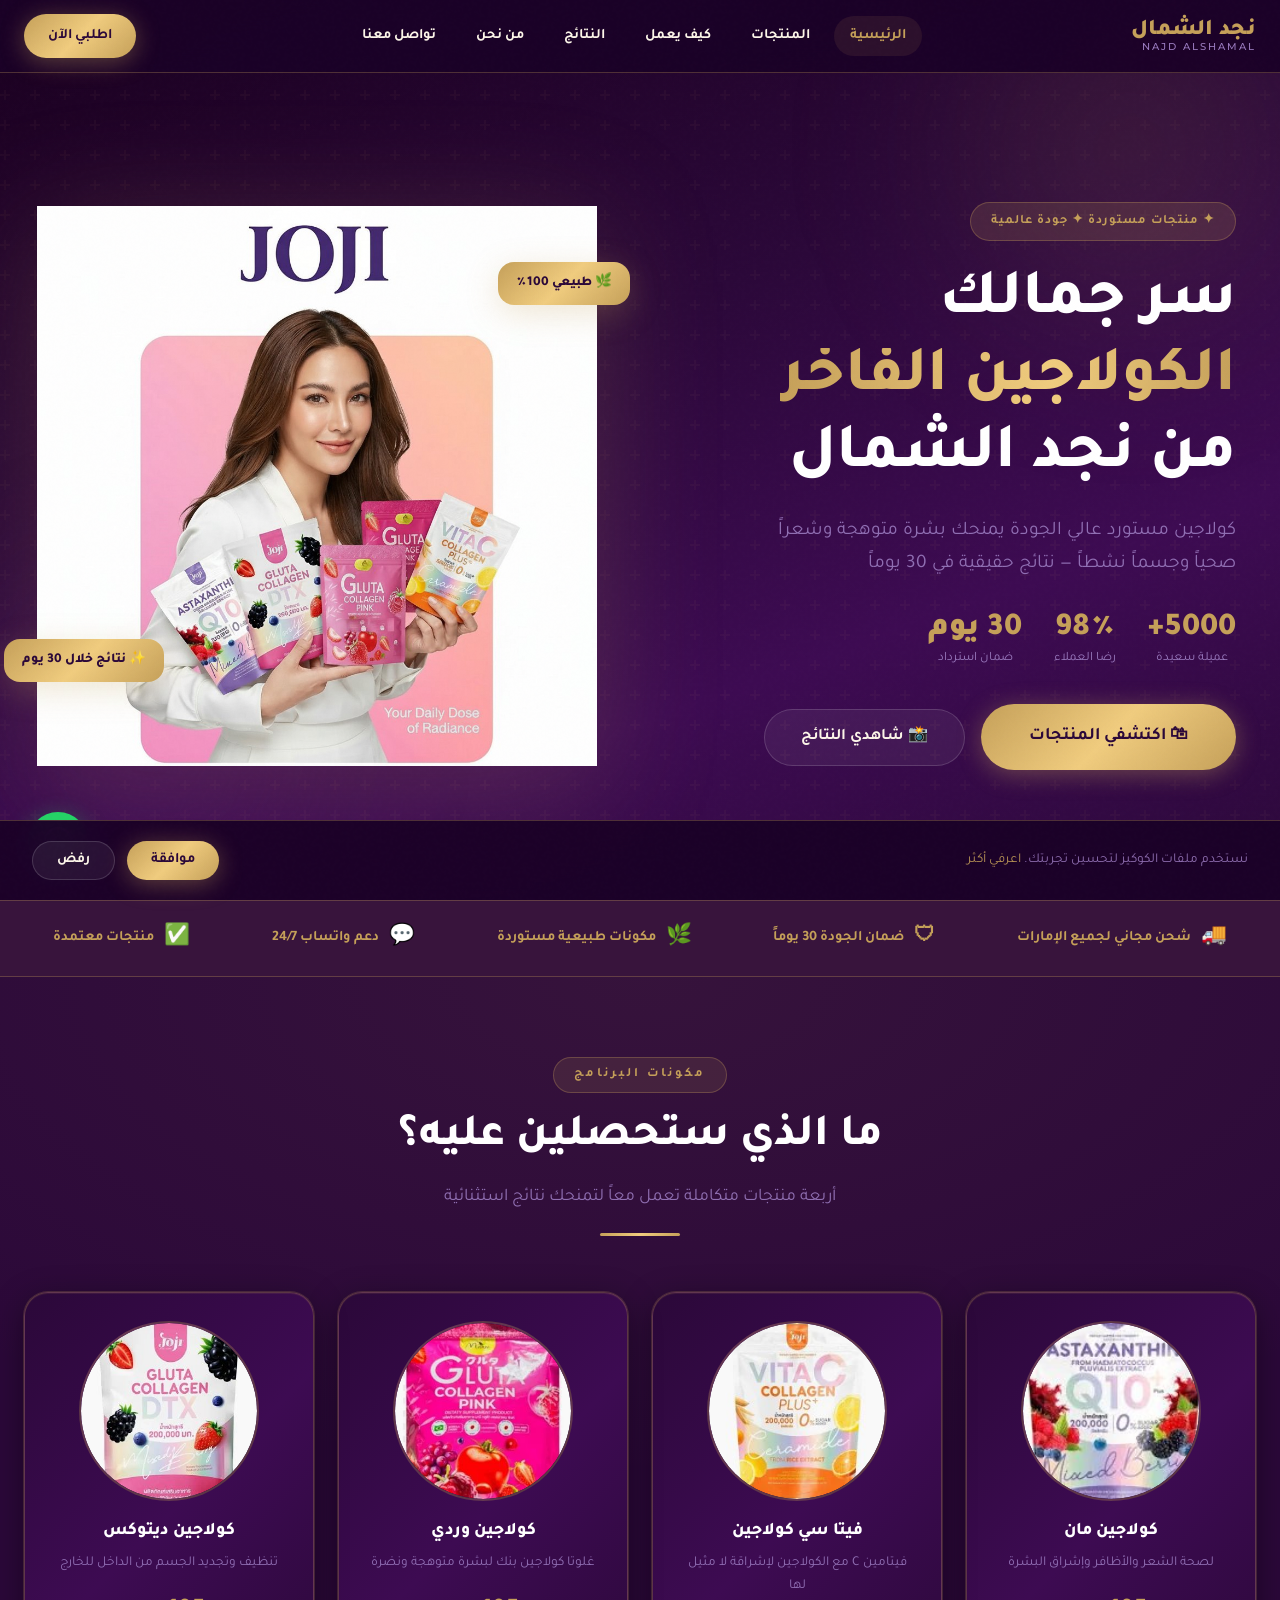
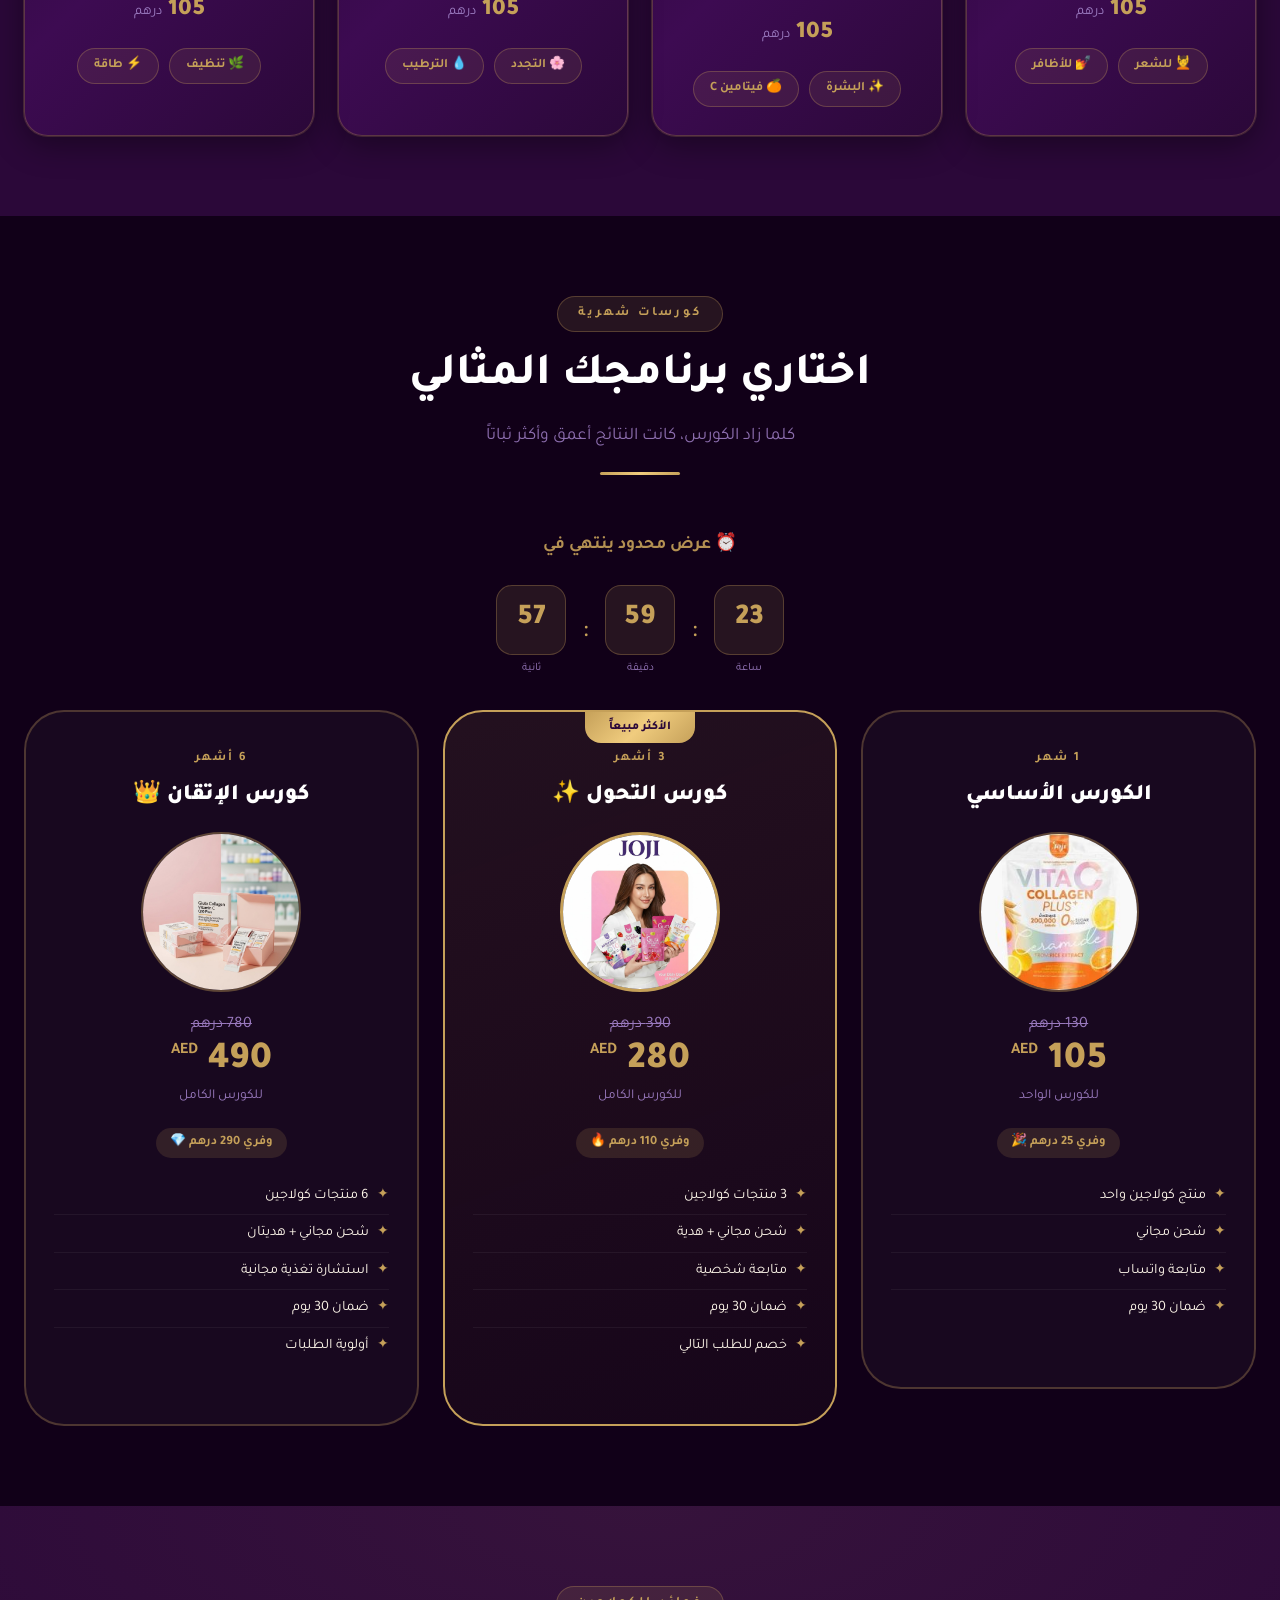
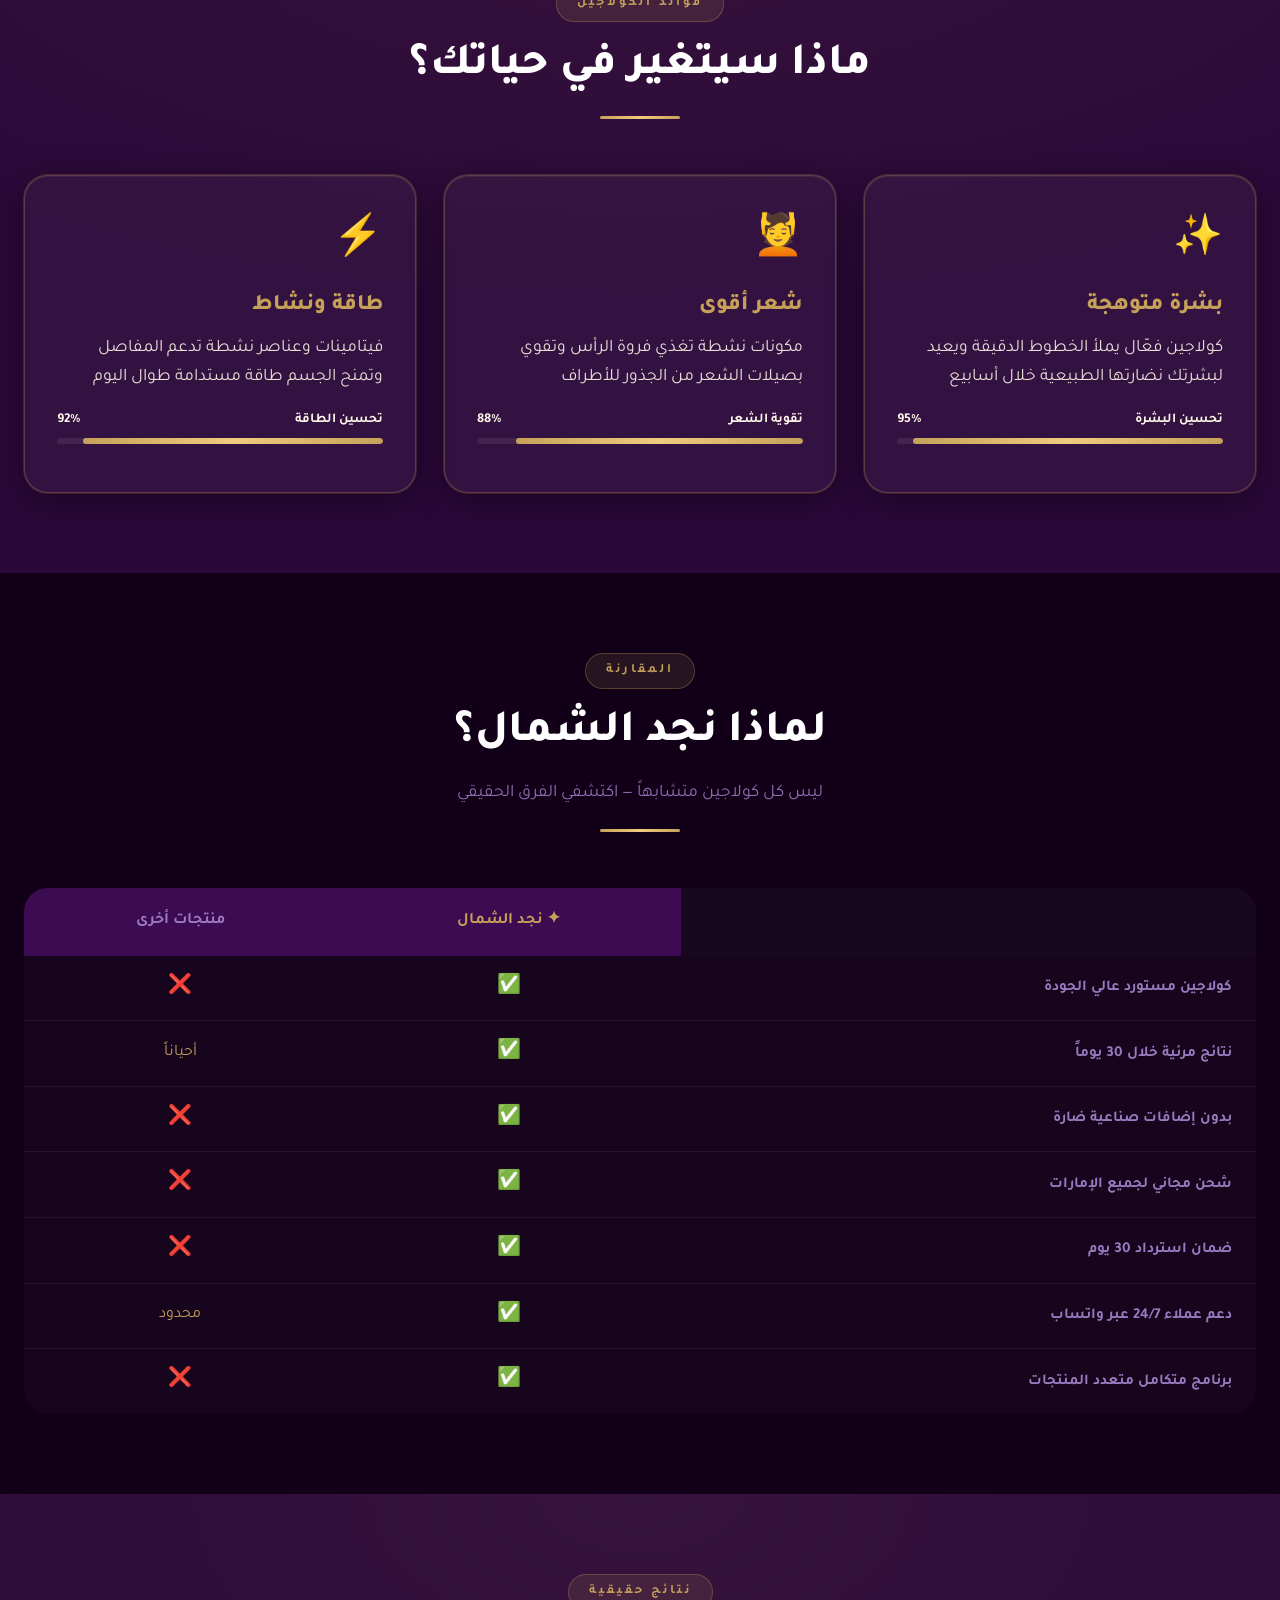
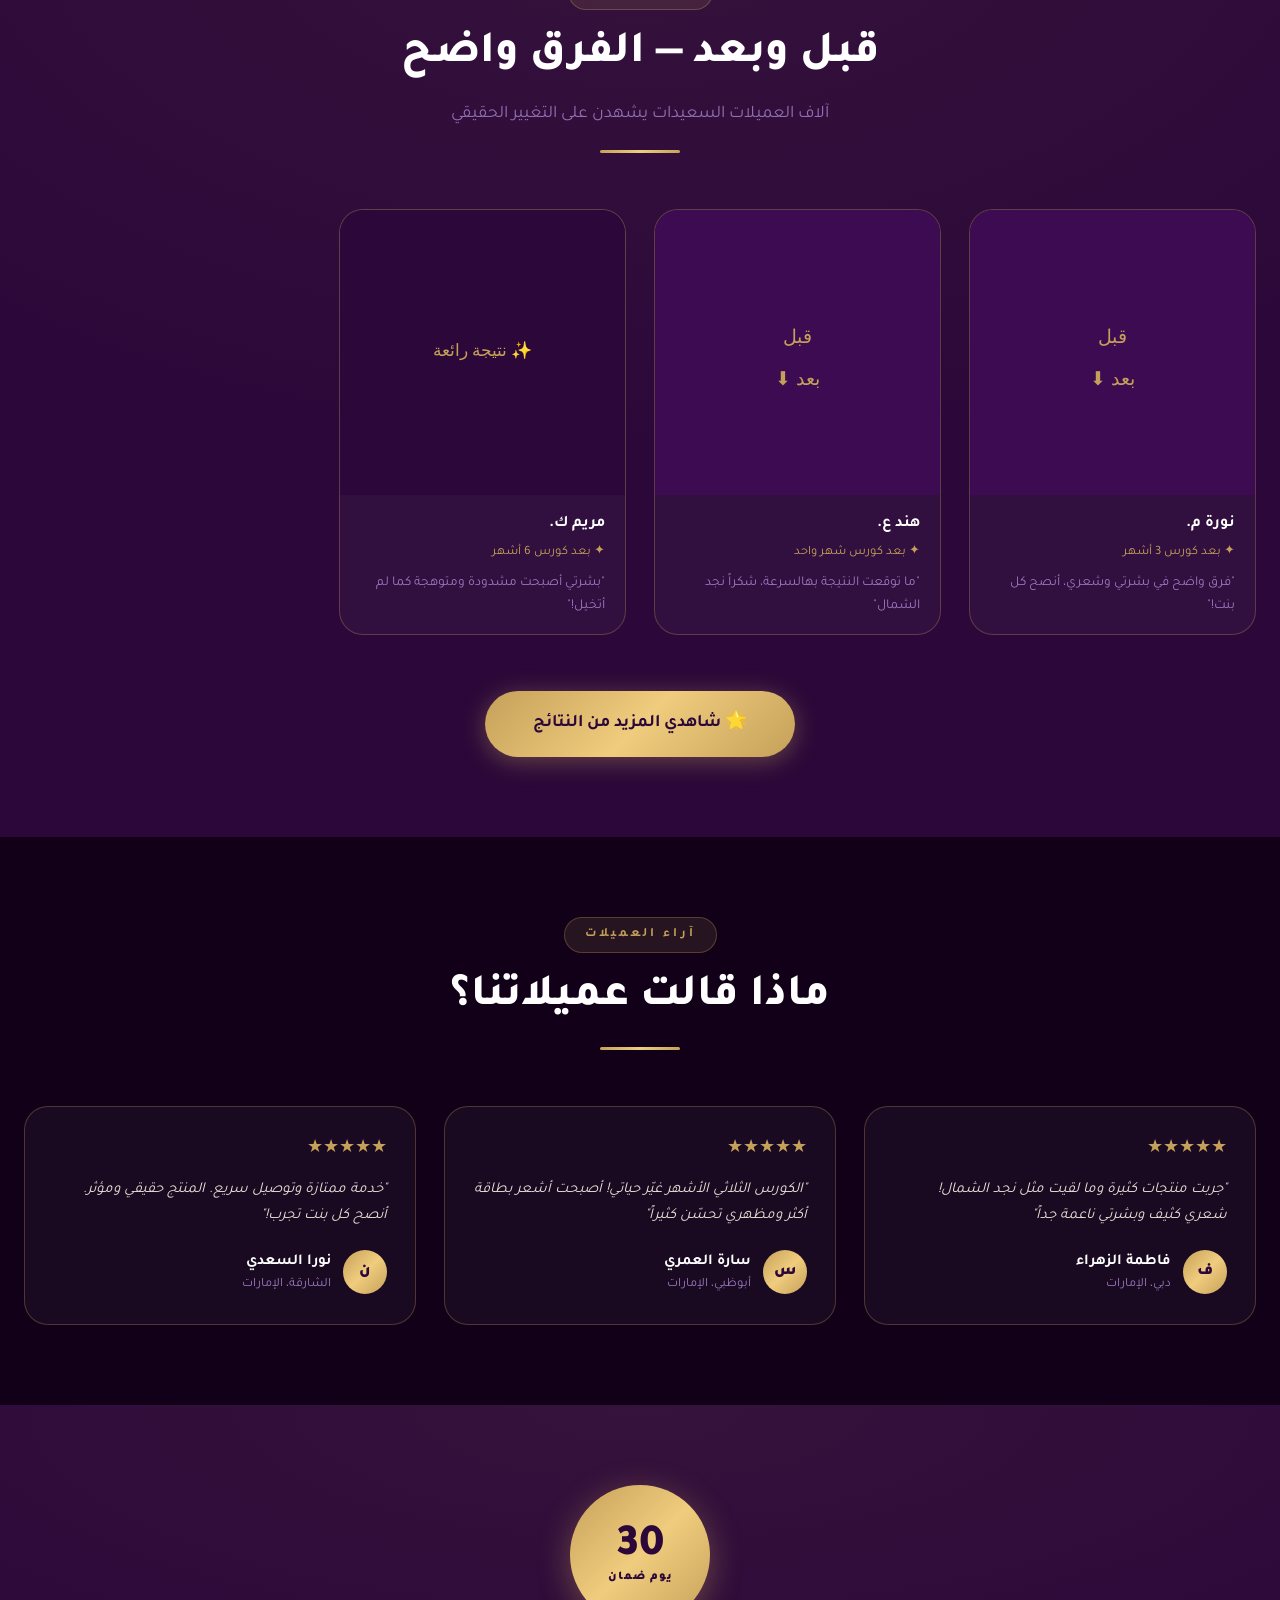
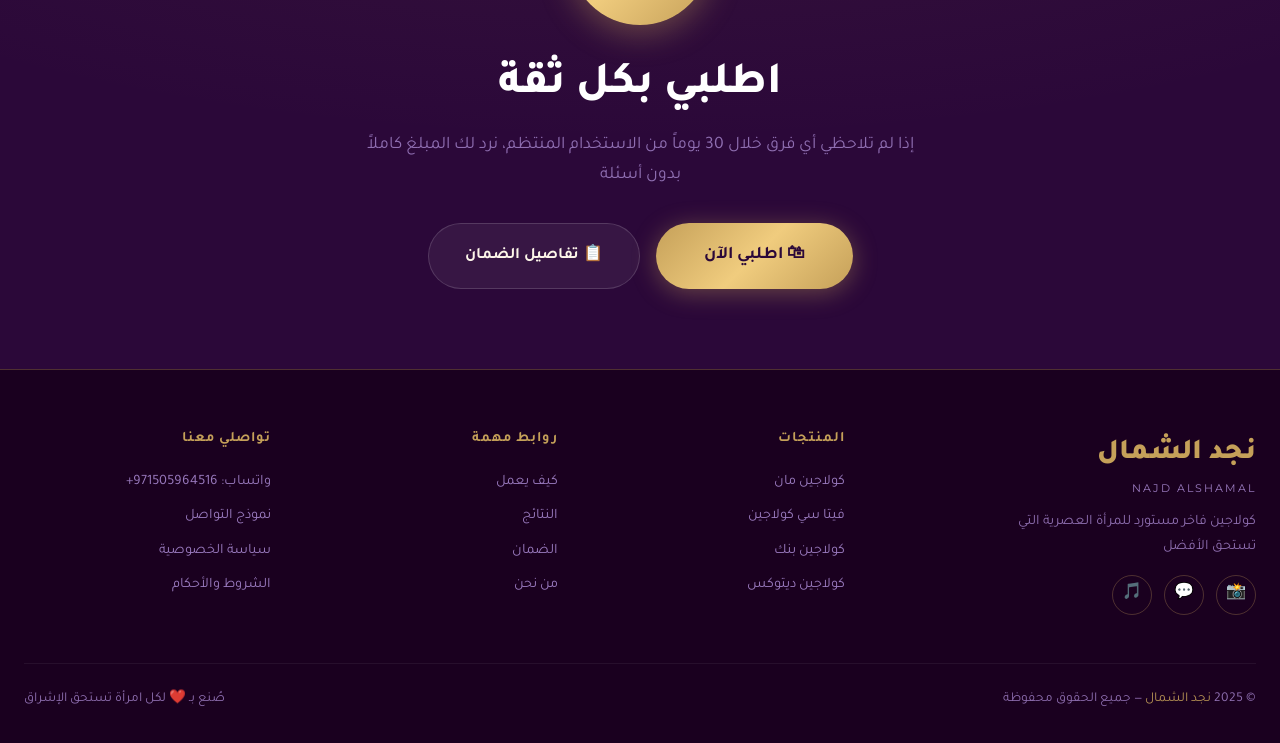
==== commit 6859a25c: "Update index.html" ====
--- a/index.html
+++ b/index.html
@@ -255,7 +255,7 @@
       <div class="bundle-card featured" data-aos data-aos-delay="200">
         <div class="bundle-duration">3 أشهر</div>
         <div class="bundle-name">كورس التحول ✨</div>
-        <img src="all_of_them_in_pictures.png" alt="كورس 3 أشهر" class="bundle-img"
+        <img src="hero-model.png" alt="كورس 3 أشهر" class="bundle-img"
              style="border-radius:50%;object-fit:cover;border:3px solid var(--gold)"
              onerror="this.src='product-pink.png'">
         <div class="bundle-price-wrap">
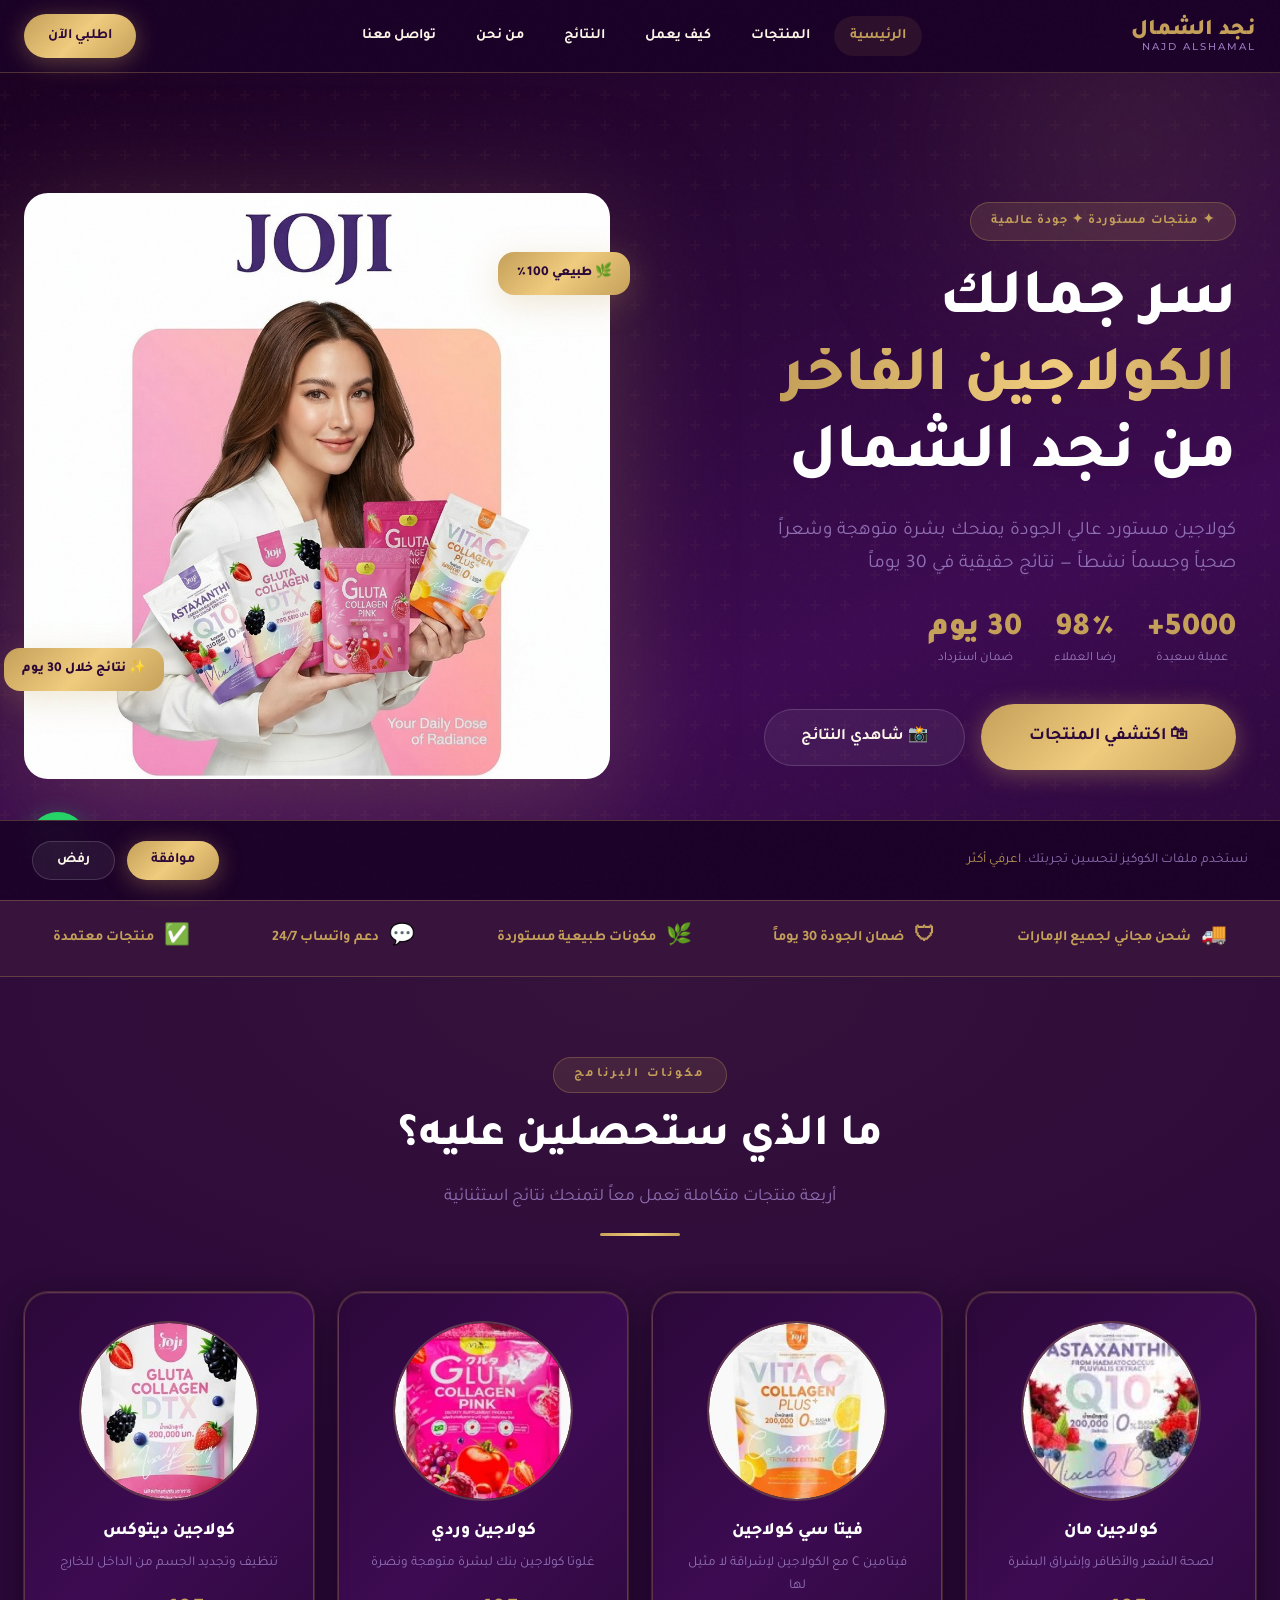
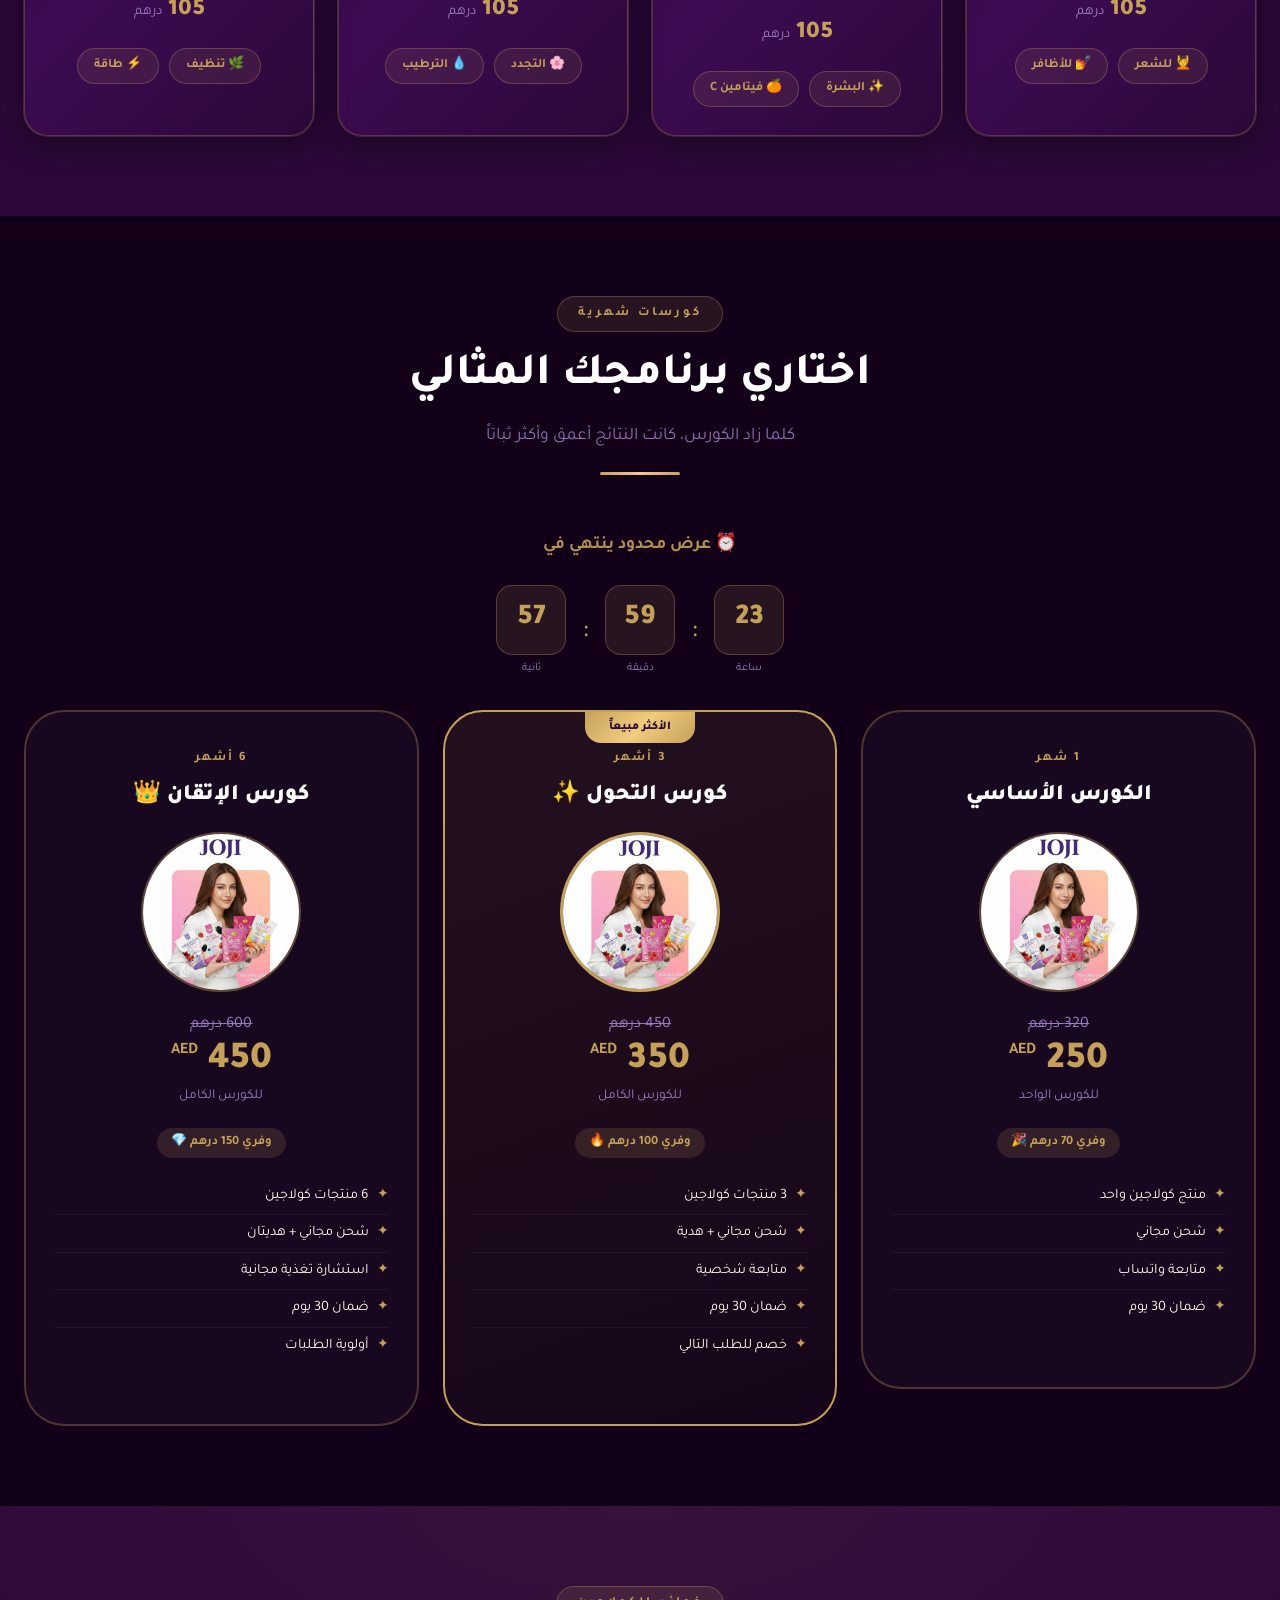
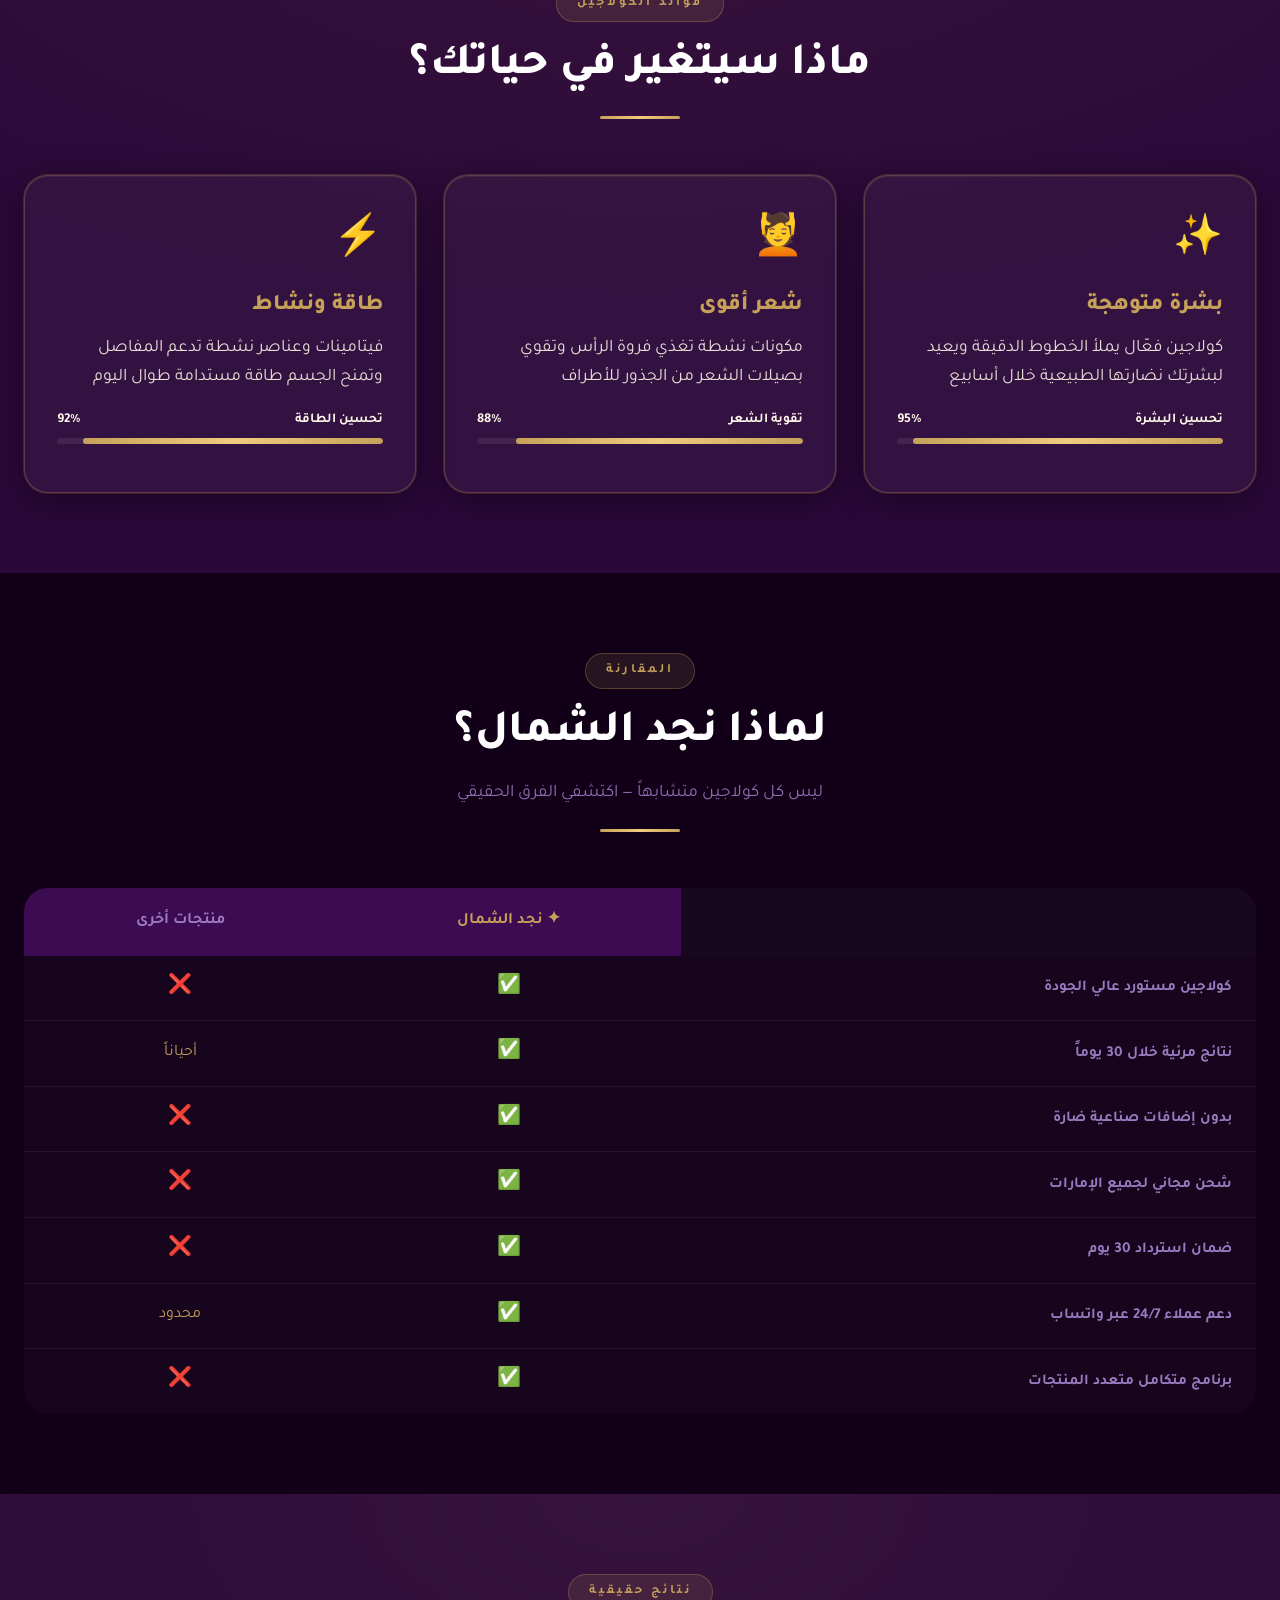
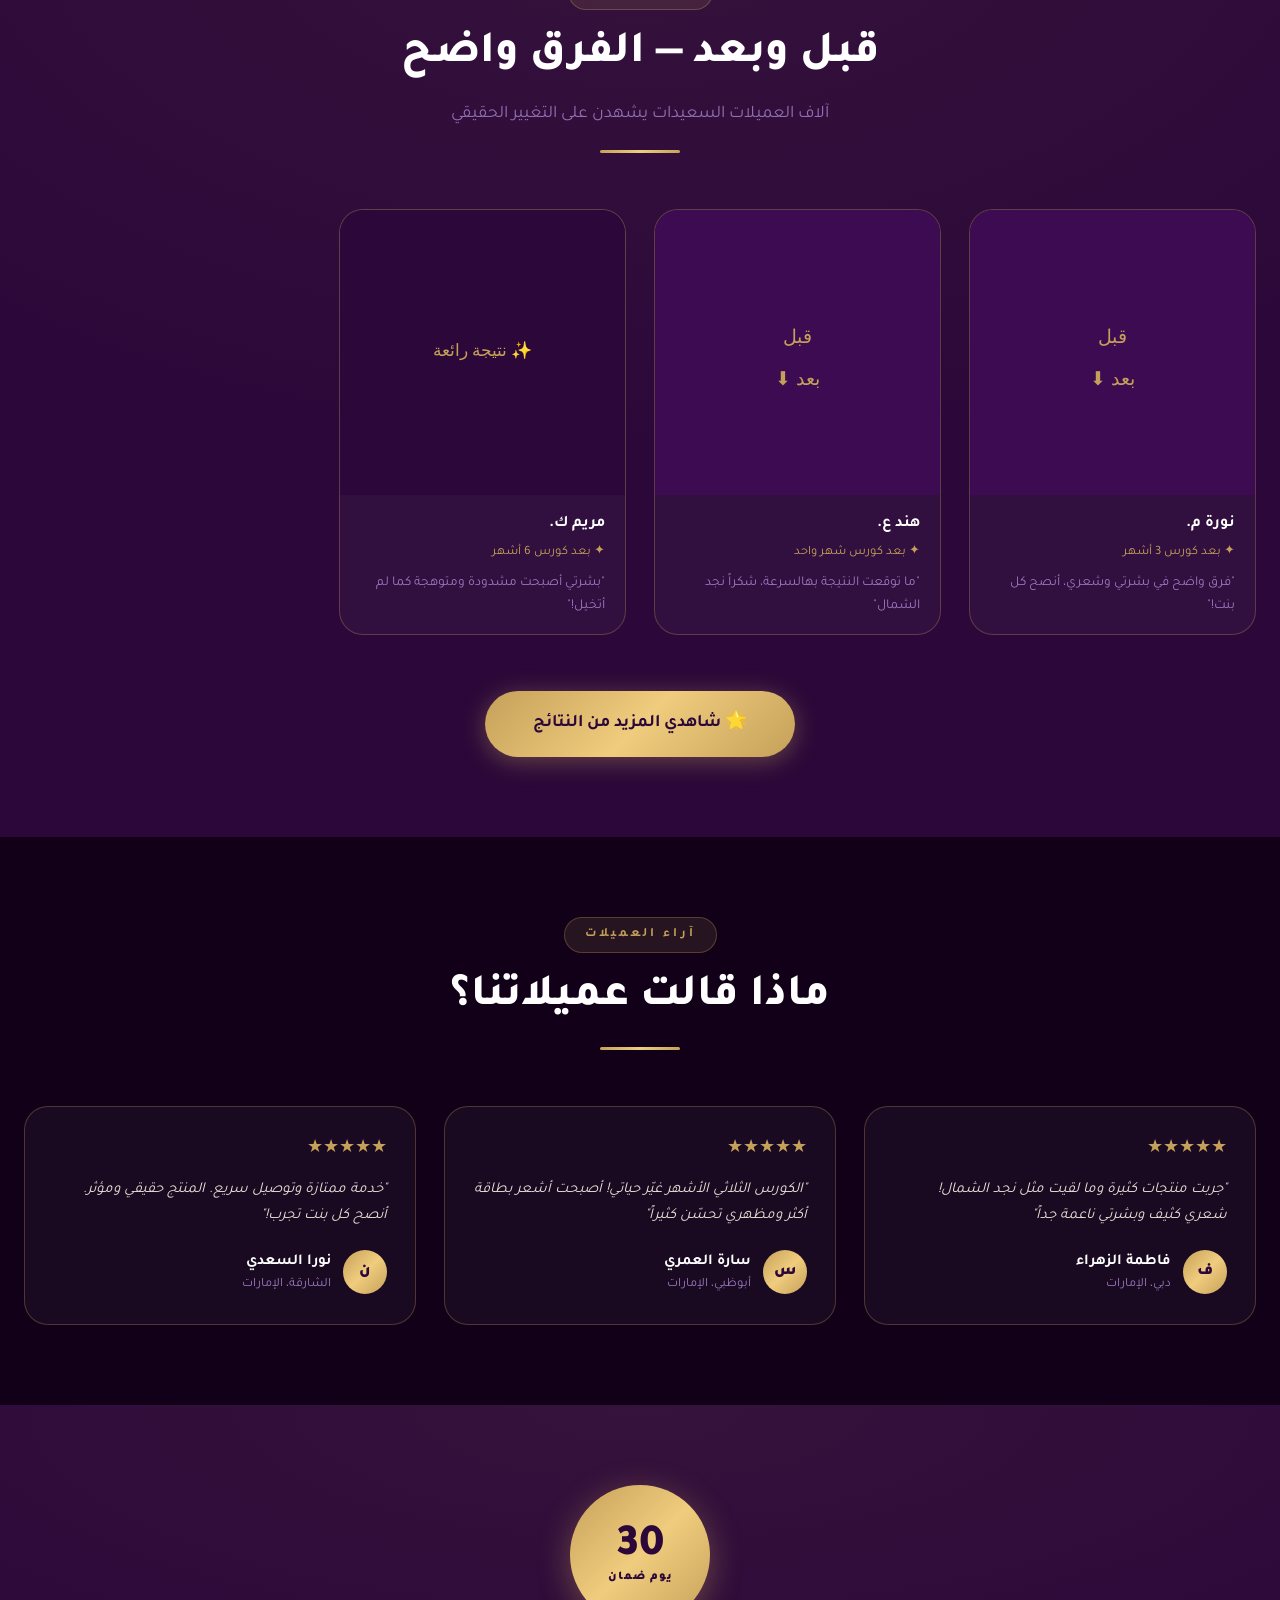
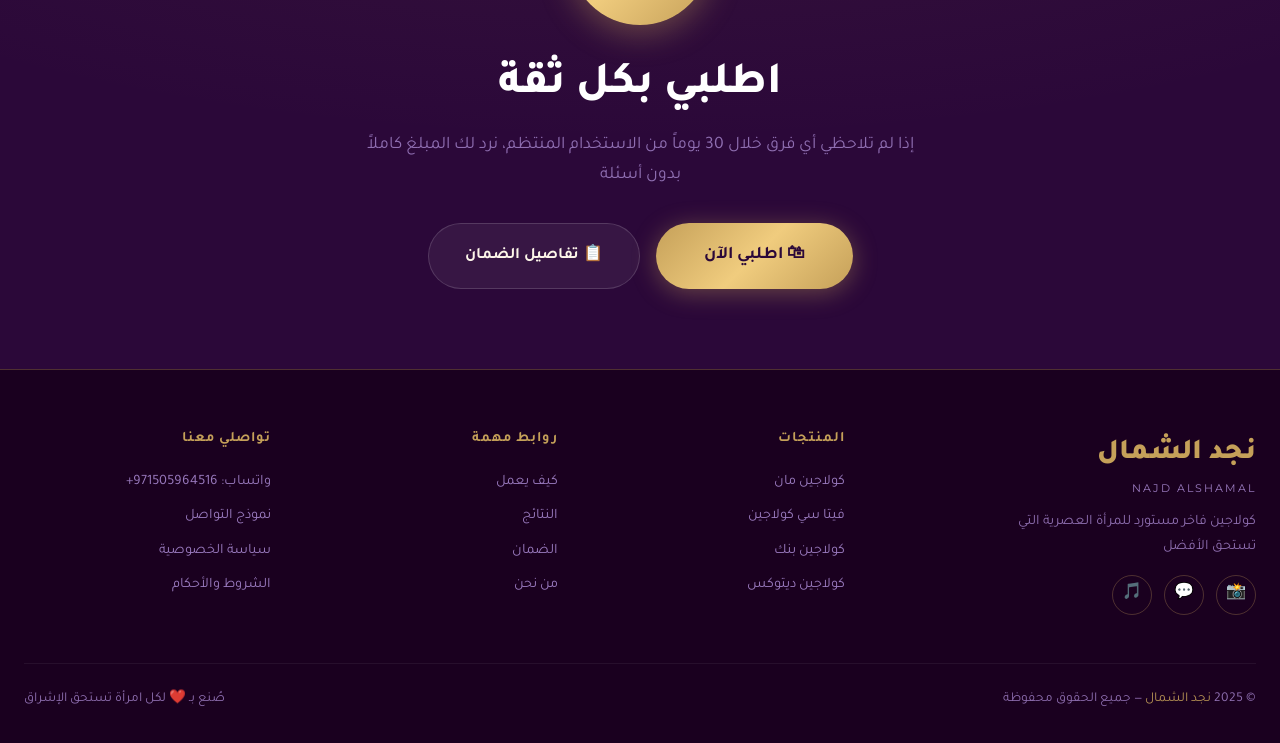
==== commit 8d2c651f: "Update index.html" ====
--- a/index.html
+++ b/index.html
@@ -92,10 +92,11 @@
       <div class="hero-image-wrap">
         <div class="hero-image-bg"></div>
         <img
-          src="all_of_them_in_pictures.png"
-          alt="مجموعة كولاجين نجد الشمال"
+          src="hero-model.png"
+          alt="نجد الشمال - كولاجين فاخر"
           class="hero-img"
-          onerror="this.src='data:image/svg+xml,<svg xmlns=\'http://www.w3.org/2000/svg\' width=\'500\' height=\'500\'><rect width=\'100%25\' height=\'100%25\' fill=\'%233D0B52\'/><text x=\'50%25\' y=\'50%25\' dominant-baseline=\'middle\' text-anchor=\'middle\' fill=\'%23C5A059\' font-size=\'28\' font-family=\'sans-serif\'>نجد الشمال</text></svg>'"
+          style="max-height:620px;object-fit:contain;border-radius:24px;filter:drop-shadow(0 24px 60px rgba(197,160,89,0.25))"
+          onerror="this.src='all_of_them_in_pictures.png'"
         />
         <div class="hero-float-badge top-left">🌿 طبيعي 100٪</div>
         <div class="hero-float-badge bot-right">✨ نتائج خلال 30 يوم</div>
@@ -232,15 +233,15 @@
       <div class="bundle-card" data-aos data-aos-delay="100">
         <div class="bundle-duration">1 شهر</div>
         <div class="bundle-name">الكورس الأساسي</div>
-        <img src="product-vitac.png" alt="كورس شهر" class="bundle-img"
+        <img src="hero-model.png" alt="كورس شهر" class="bundle-img"
              style="border-radius:50%;object-fit:cover;border:2px solid rgba(197,160,89,0.4)"
-             onerror="this.src='product-mane.png'">
+             onerror="this.src='product-vitac.png'">
         <div class="bundle-price-wrap">
-          <div class="bundle-old-price">130 درهم</div>
-          <div class="bundle-price"><sub>AED</sub> 105</div>
+          <div class="bundle-old-price">320 درهم</div>
+          <div class="bundle-price"><sub>AED</sub> 250</div>
           <div class="bundle-price-unit">للكورس الواحد</div>
         </div>
-        <span class="bundle-save">وفري 25 درهم 🎉</span>
+        <span class="bundle-save">وفري 70 درهم 🎉</span>
         <ul class="bundle-features">
           <li><span class="check">✦</span> منتج كولاجين واحد</li>
           <li><span class="check">✦</span> شحن مجاني</li>
@@ -259,11 +260,11 @@
              style="border-radius:50%;object-fit:cover;border:3px solid var(--gold)"
              onerror="this.src='product-pink.png'">
         <div class="bundle-price-wrap">
-          <div class="bundle-old-price">390 درهم</div>
-          <div class="bundle-price"><sub>AED</sub> 280</div>
+          <div class="bundle-old-price">450 درهم</div>
+          <div class="bundle-price"><sub>AED</sub> 350</div>
           <div class="bundle-price-unit">للكورس الكامل</div>
         </div>
-        <span class="bundle-save">وفري 110 درهم 🔥</span>
+        <span class="bundle-save">وفري 100 درهم 🔥</span>
         <ul class="bundle-features">
           <li><span class="check">✦</span> 3 منتجات كولاجين</li>
           <li><span class="check">✦</span> شحن مجاني + هدية</li>
@@ -279,15 +280,15 @@
       <div class="bundle-card" data-aos data-aos-delay="300">
         <div class="bundle-duration">6 أشهر</div>
         <div class="bundle-name">كورس الإتقان 👑</div>
-        <img src="bundle-hero.png" alt="كورس 6 أشهر" class="bundle-img"
+        <img src="hero-model.png" alt="كورس 6 أشهر" class="bundle-img"
              style="border-radius:50%;object-fit:cover;border:2px solid rgba(197,160,89,0.4)"
              onerror="this.src='product-dtx.png'">
         <div class="bundle-price-wrap">
-          <div class="bundle-old-price">780 درهم</div>
-          <div class="bundle-price"><sub>AED</sub> 490</div>
+          <div class="bundle-old-price">600 درهم</div>
+          <div class="bundle-price"><sub>AED</sub> 450</div>
           <div class="bundle-price-unit">للكورس الكامل</div>
         </div>
-        <span class="bundle-save">وفري 290 درهم 💎</span>
+        <span class="bundle-save">وفري 150 درهم 💎</span>
         <ul class="bundle-features">
           <li><span class="check">✦</span> 6 منتجات كولاجين</li>
           <li><span class="check">✦</span> شحن مجاني + هديتان</li>
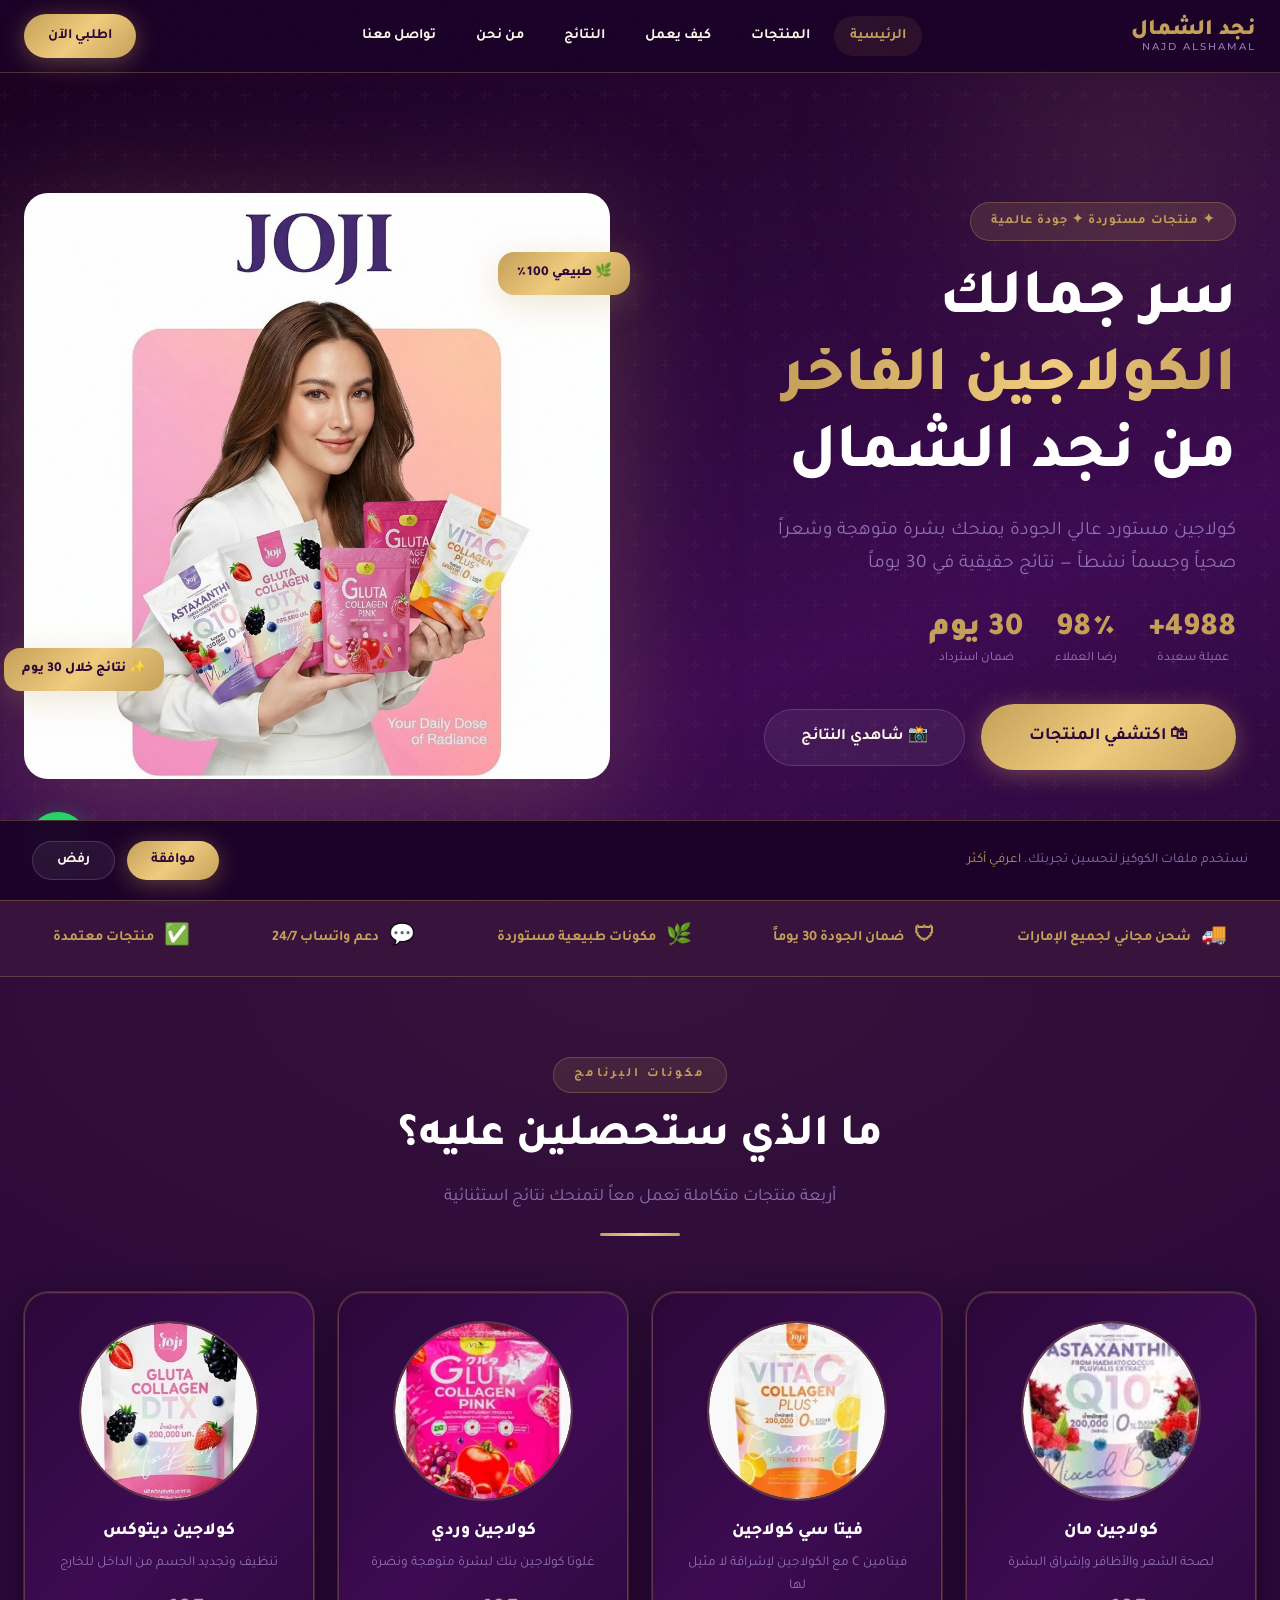
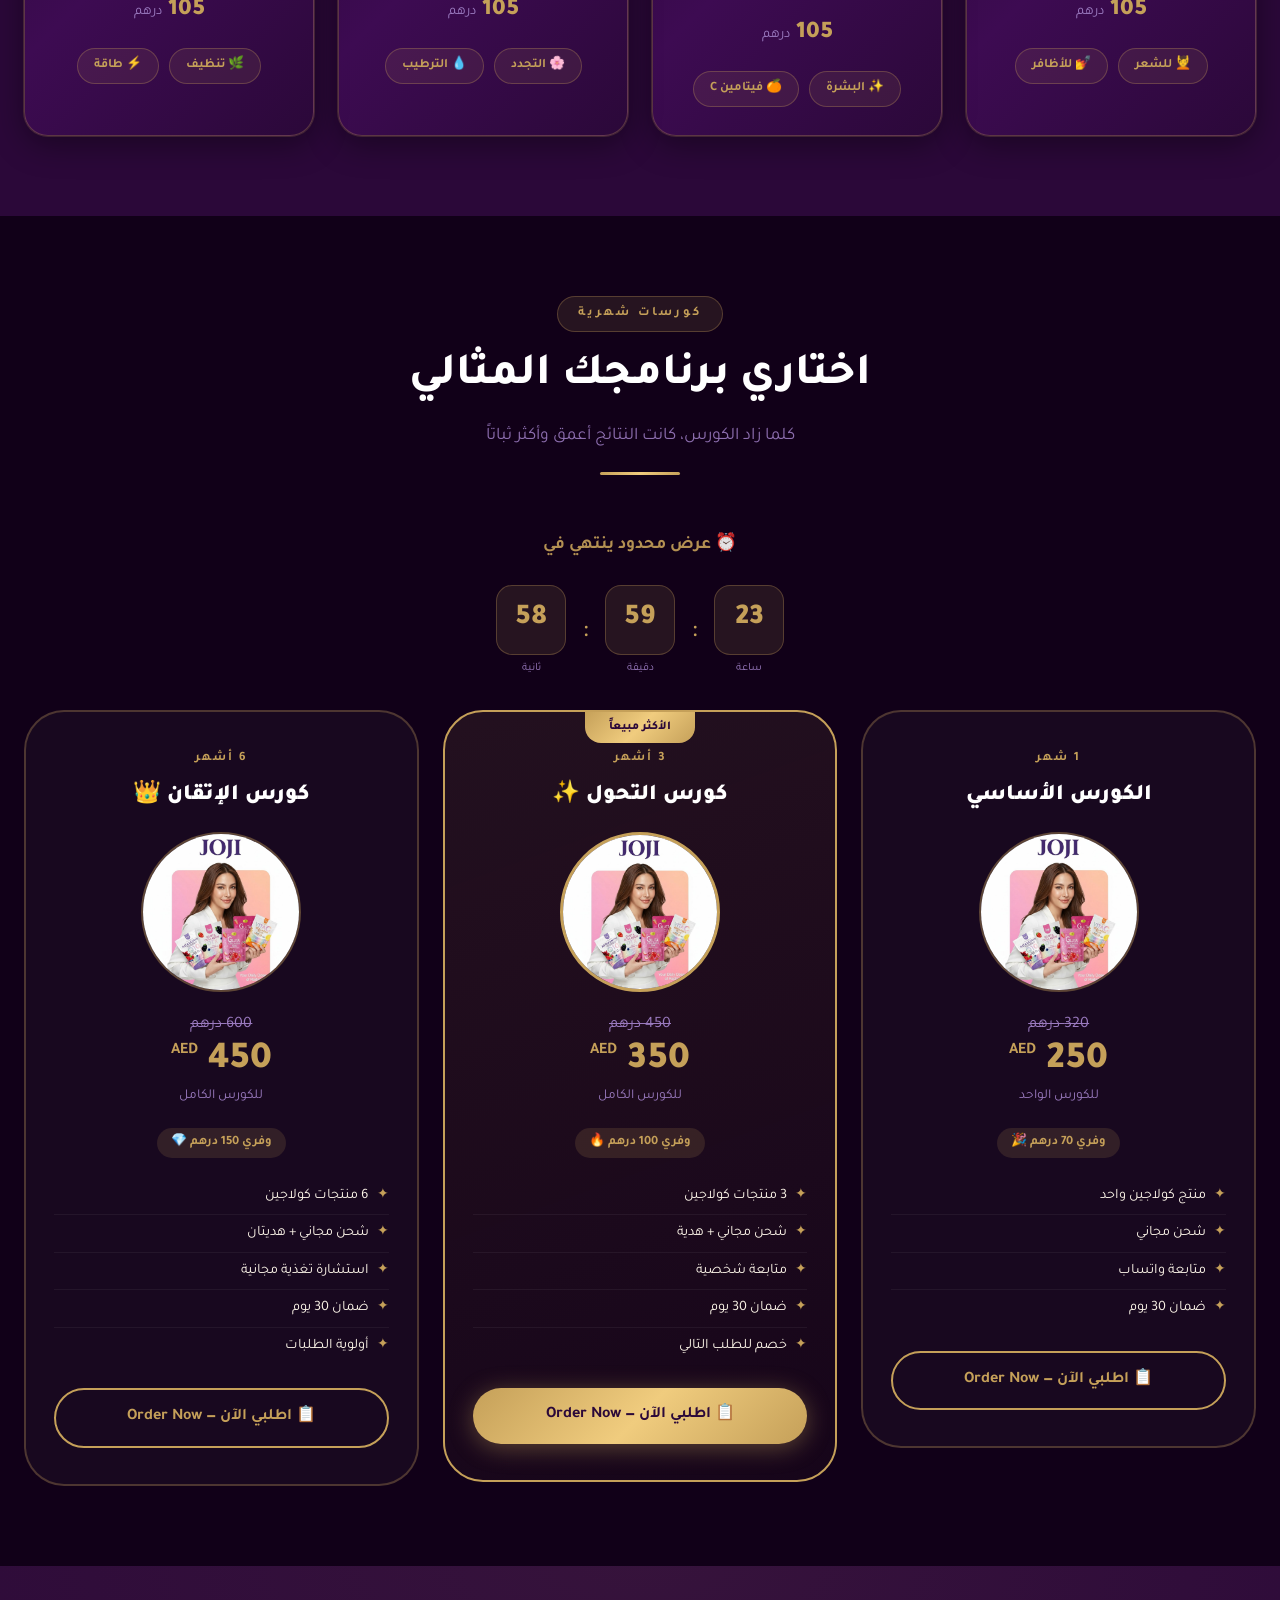
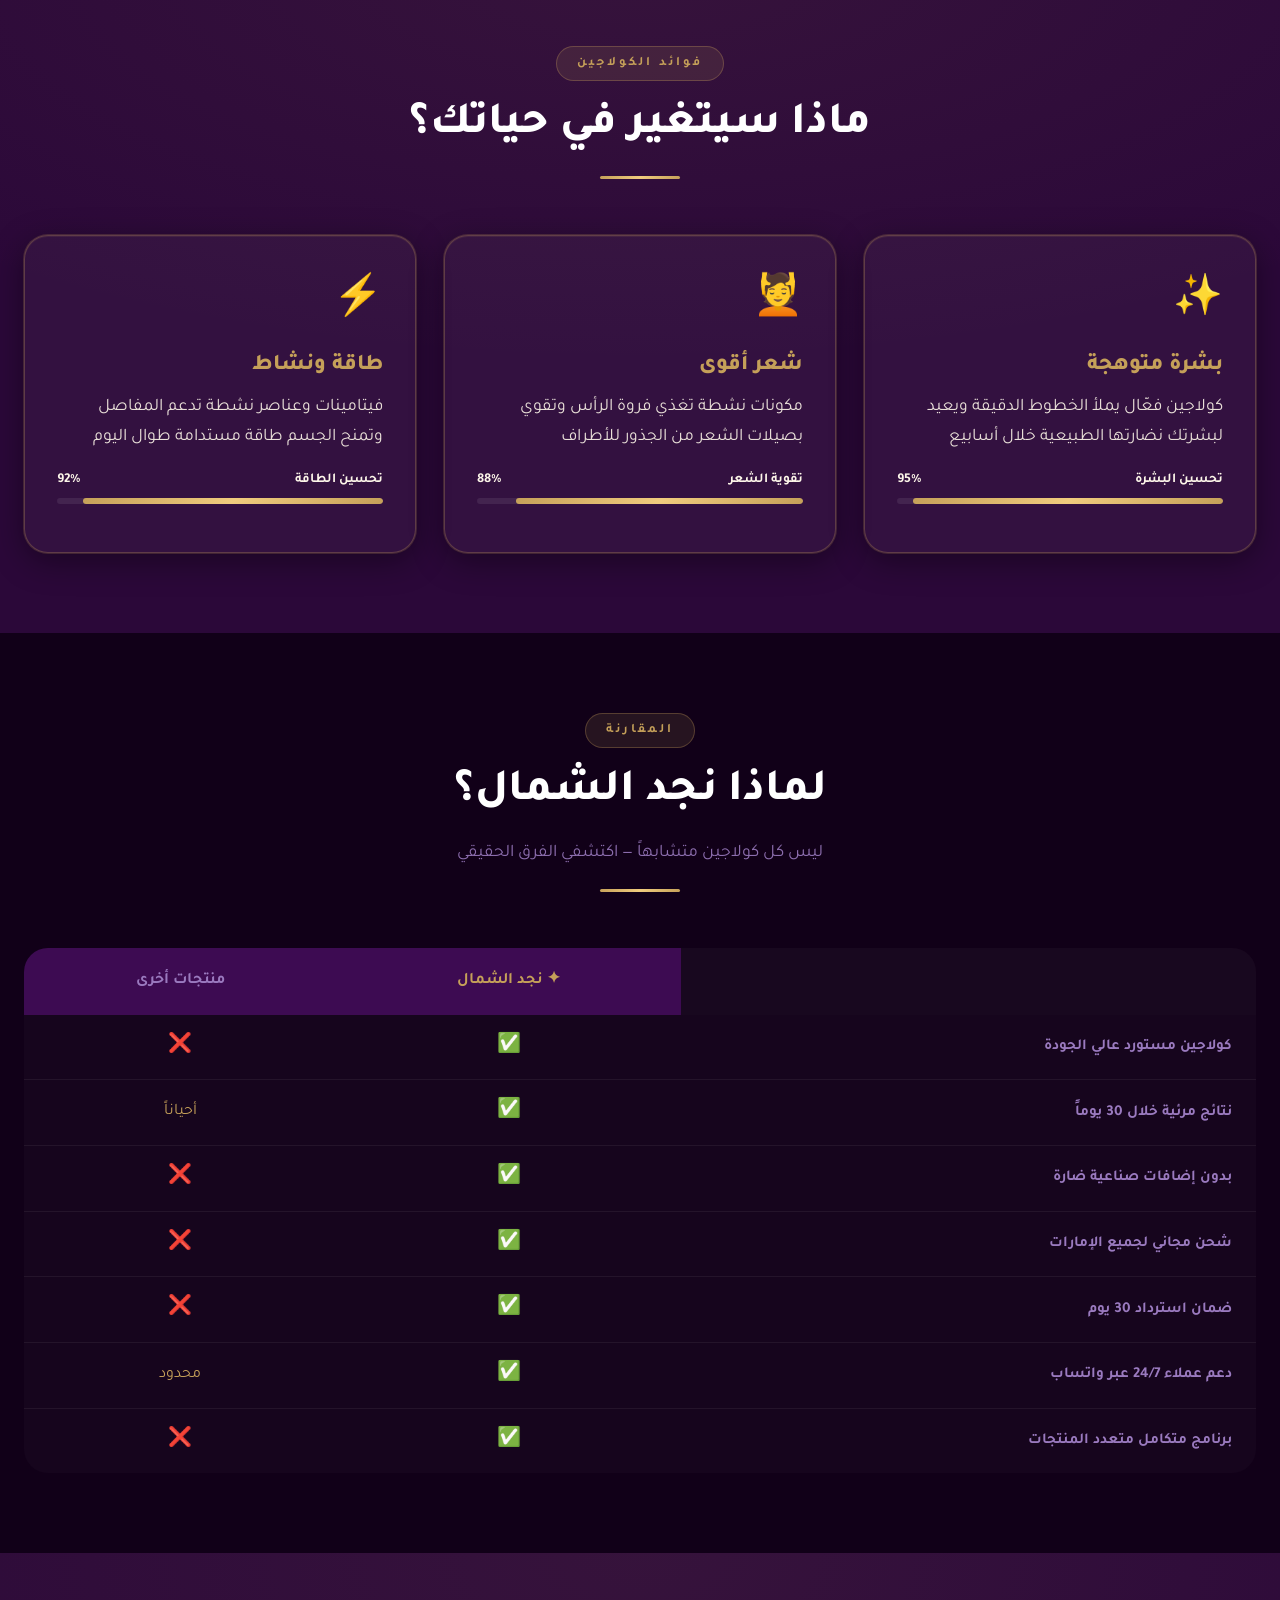
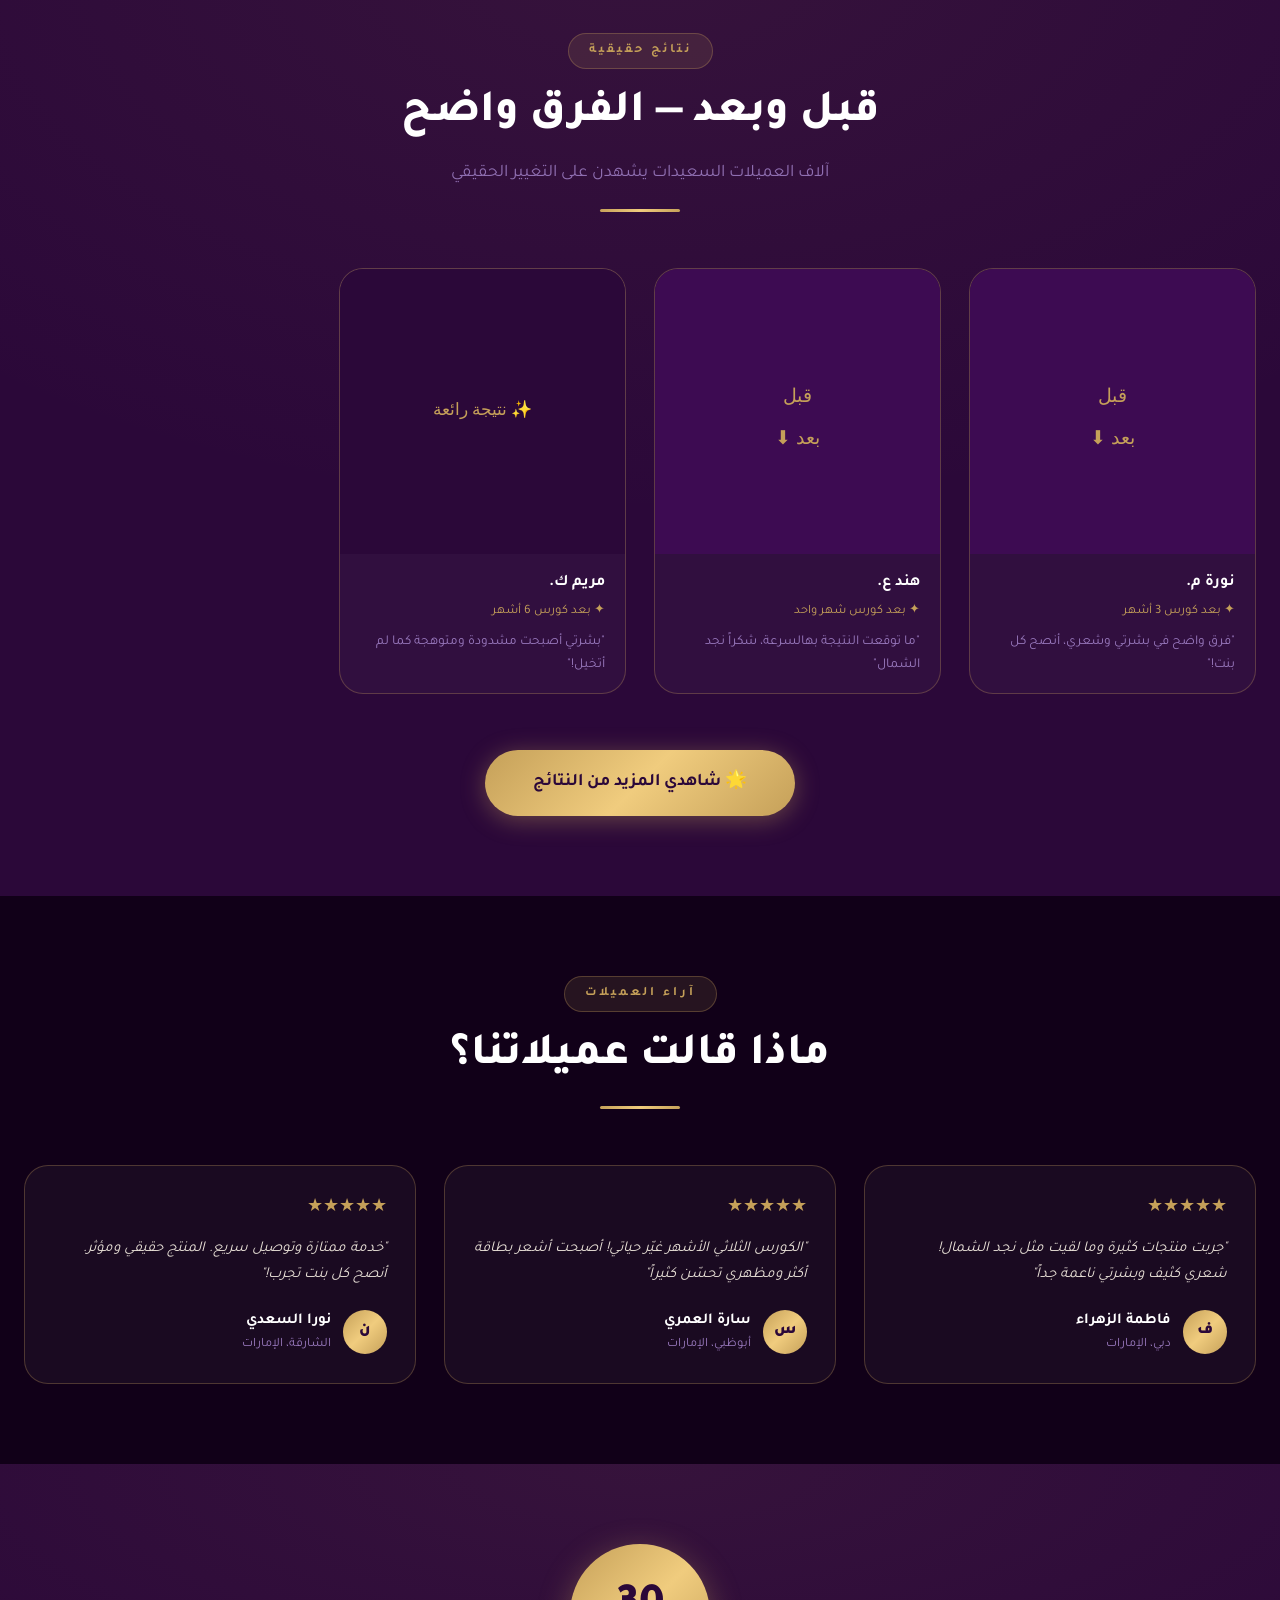
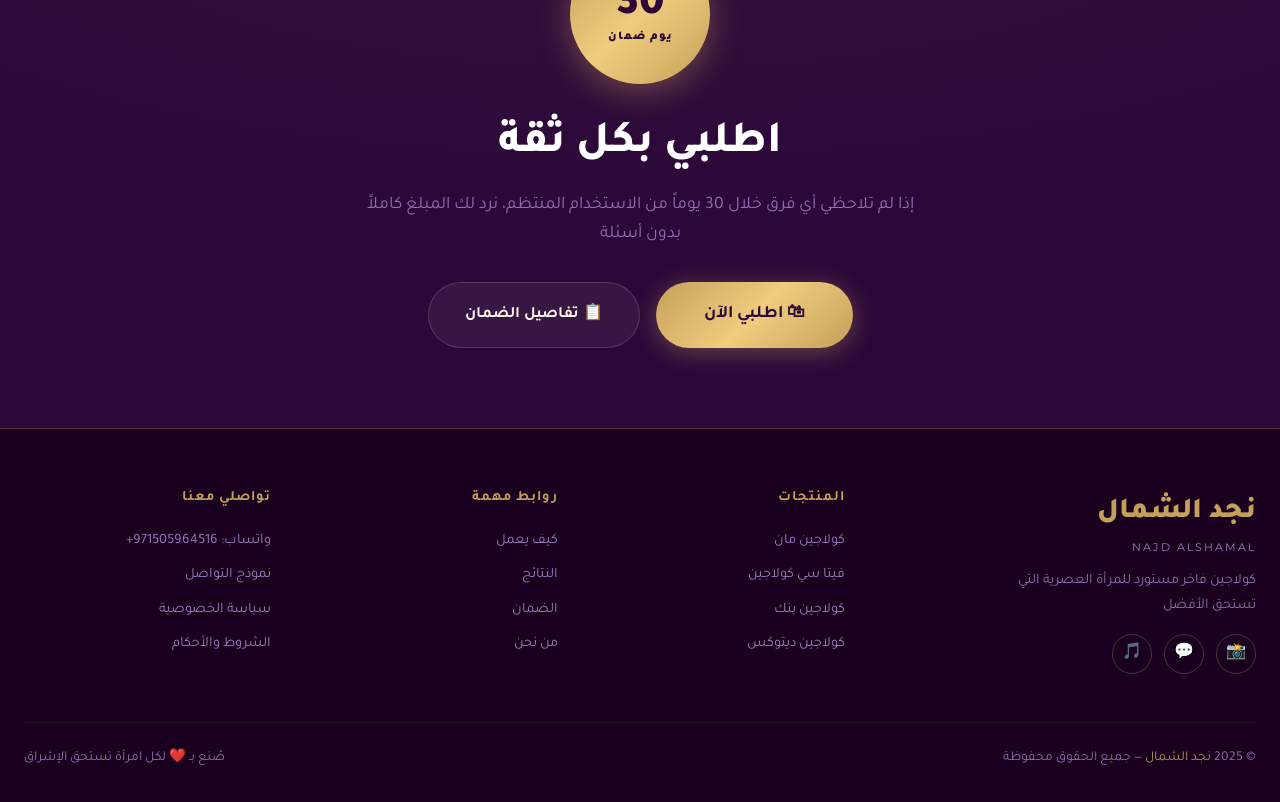
==== commit 07d76e9e: "google forms aded ok" ====
--- a/index.html
+++ b/index.html
@@ -248,8 +248,9 @@
           <li><span class="check">✦</span> متابعة واتساب</li>
           <li><span class="check">✦</span> ضمان 30 يوم</li>
         </ul>
-        <!-- Shopify Buy Button — Course 1 (1 Month) -->
-        <div id="product-component-1773440070384" class="shopify-btn-wrap"></div>
+        <a href="https://forms.gle/BRXiVEtLUQ3EhNFL8" target="_blank" class="btn btn-outline btn-full" style="margin-top:8px;display:flex;align-items:center;justify-content:center;gap:10px;text-decoration:none">
+          📋 اطلبي الآن — Order Now
+        </a>
       </div>
 
       <!-- ══ BUNDLE 2 — 3 Months (FEATURED) ══ -->
@@ -272,8 +273,9 @@
           <li><span class="check">✦</span> ضمان 30 يوم</li>
           <li><span class="check">✦</span> خصم للطلب التالي</li>
         </ul>
-        <!-- Shopify Buy Button — Course 2 (3 Months) -->
-        <div id="product-component-1773440171934" class="shopify-btn-wrap"></div>
+        <a href="https://forms.gle/5cGQ19zr1Gntza368" target="_blank" class="btn btn-gold btn-full" style="margin-top:8px;display:flex;align-items:center;justify-content:center;gap:10px;text-decoration:none">
+          📋 اطلبي الآن — Order Now
+        </a>
       </div>
 
       <!-- ══ BUNDLE 3 — 6 Months ══ -->
@@ -296,136 +298,14 @@
           <li><span class="check">✦</span> ضمان 30 يوم</li>
           <li><span class="check">✦</span> أولوية الطلبات</li>
         </ul>
-        <!-- Shopify Buy Button — Course 3 (6 Months) -->
-        <div id="product-component-1773440242128" class="shopify-btn-wrap"></div>
-      </div>
-
-    </div>
-
-    <!-- ══ SHOPIFY BUY BUTTON SCRIPTS ══════════════════════════════
-         Real credentials from Shopify Buy Button channel.
-         Works on Vercel free hosting — Shopify hosts the checkout.
-    ═══════════════════════════════════════════════════════════════ -->
-    <script type="text/javascript">
-    (function() {
-      var DOMAIN = 'nex5vs-wz.myshopify.com';
-      var TOKEN  = 'c54d1df28aa4062347801ede4d6c6875';
-
-      /* ── Shared button styles matching Najd Alshamal brand ── */
-      var BTN_STYLES = {
-        "font-family": "Tajawal, 'Avant Garde', sans-serif",
-        "font-weight": "800",
-        "font-size": "1rem",
-        "background-color": "#C5A059",
-        "color": "#2B0839",
-        "border-radius": "9999px",
-        "padding-top": "14px",
-        "padding-bottom": "14px",
-        "padding-left": "40px",
-        "padding-right": "40px",
-        "width": "100%",
-        ":hover": { "background-color": "#D4B472" },
-        ":focus": { "background-color": "#D4B472" }
-      };
-
-      var CART_BTN_STYLES = {
-        "font-family": "Tajawal, 'Avant Garde', sans-serif",
-        "font-weight": "800",
-        "background-color": "#C5A059",
-        "color": "#2B0839",
-        "border-radius": "9999px",
-        ":hover": { "background-color": "#D4B472" },
-        ":focus": { "background-color": "#D4B472" }
-      };
-
-      var TOGGLE_STYLES = {
-        "font-family": "Tajawal, 'Avant Garde', sans-serif",
-        "font-weight": "800",
-        "background-color": "#2B0839",
-        ":hover": { "background-color": "#3D0B52" },
-        ":focus": { "background-color": "#3D0B52" },
-        "color": "#C5A059",
-        "count": { "color": "#C5A059" }
-      };
-
-      var PRODUCTS = [
-        { id: '7105214840881', node: 'product-component-1773440070384' },
-        { id: '7104045908017', node: 'product-component-1773440171934' },
-        { id: '7104045875249', node: 'product-component-1773440242128' }
-      ];
-
-      var scriptURL = 'https://sdks.shopifycdn.com/buy-button/latest/buy-button-storefront.min.js';
-
-      function buildButtons(ShopifyBuy) {
-        var client = ShopifyBuy.buildClient({ domain: DOMAIN, storefrontAccessToken: TOKEN });
-        ShopifyBuy.UI.onReady(client).then(function(ui) {
-          PRODUCTS.forEach(function(p) {
-            ui.createComponent('product', {
-              id: p.id,
-              node: document.getElementById(p.node),
-              moneyFormat: 'Dhs.%20%7B%7Bamount%7D%7D',
-              options: {
-                product: {
-                  styles: {
-                    product: {
-                      "@media (min-width: 601px)": {
-                        "max-width": "100%",
-                        "margin-left": "0px",
-                        "margin-bottom": "0px"
-                      }
-                    },
-                    button: BTN_STYLES,
-                    title:  { display: "none" },
-                    prices: { display: "none" },
-                    description: { display: "none" },
-                    imgWrapper: { display: "none" }
-                  },
-                  contents: {
-                    img: false,
-                    title: false,
-                    price: false,
-                    description: false,
-                    button: true,
-                    buttonWithQuantity: false
-                  },
-                  buttonDestination: 'checkout',
-                  text: { button: '🛒 اشتري الآن — Buy Now' }
-                },
-                modalProduct: {
-                  contents: { img: false, imgWithCarousel: true, button: false, buttonWithQuantity: true },
-                  styles: {
-                    product: { "@media (min-width: 601px)": { "max-width": "100%", "margin-left": "0px", "margin-bottom": "0px" } },
-                    button: BTN_STYLES
-                  },
-                  text: { button: 'Add to cart' }
-                },
-                cart: {
-                  styles: { button: CART_BTN_STYLES },
-                  text: { total: 'Subtotal', button: 'Checkout' }
-                },
-                toggle: { styles: { toggle: TOGGLE_STYLES } }
-              }
-            });
-          });
-        });
-      }
-
-      if (window.ShopifyBuy) {
-        if (window.ShopifyBuy.UI) { buildButtons(window.ShopifyBuy); }
-        else {
-          var s = document.createElement('script');
-          s.src = scriptURL; s.async = true;
-          s.onload = function() { buildButtons(window.ShopifyBuy); };
-          document.head.appendChild(s);
-        }
-      } else {
-        var s = document.createElement('script');
-        s.src = scriptURL; s.async = true;
-        s.onload = function() { buildButtons(window.ShopifyBuy); };
-        document.head.appendChild(s);
-      }
-    })();
-    </script>
+        <a href="https://forms.gle/EWsbDcqkivo8RVp98" target="_blank" class="btn btn-outline btn-full" style="margin-top:8px;display:flex;align-items:center;justify-content:center;gap:10px;text-decoration:none">
+          📋 اطلبي الآن — Order Now
+        </a>
+      </div>
+
+    </div>
+
+    
   </div>
 </section>
 
@@ -707,6 +587,5 @@
 </div>
 
 <script src="main.js"></script>
-<script src="shopify-buy.js"></script>
 </body>
 </html>
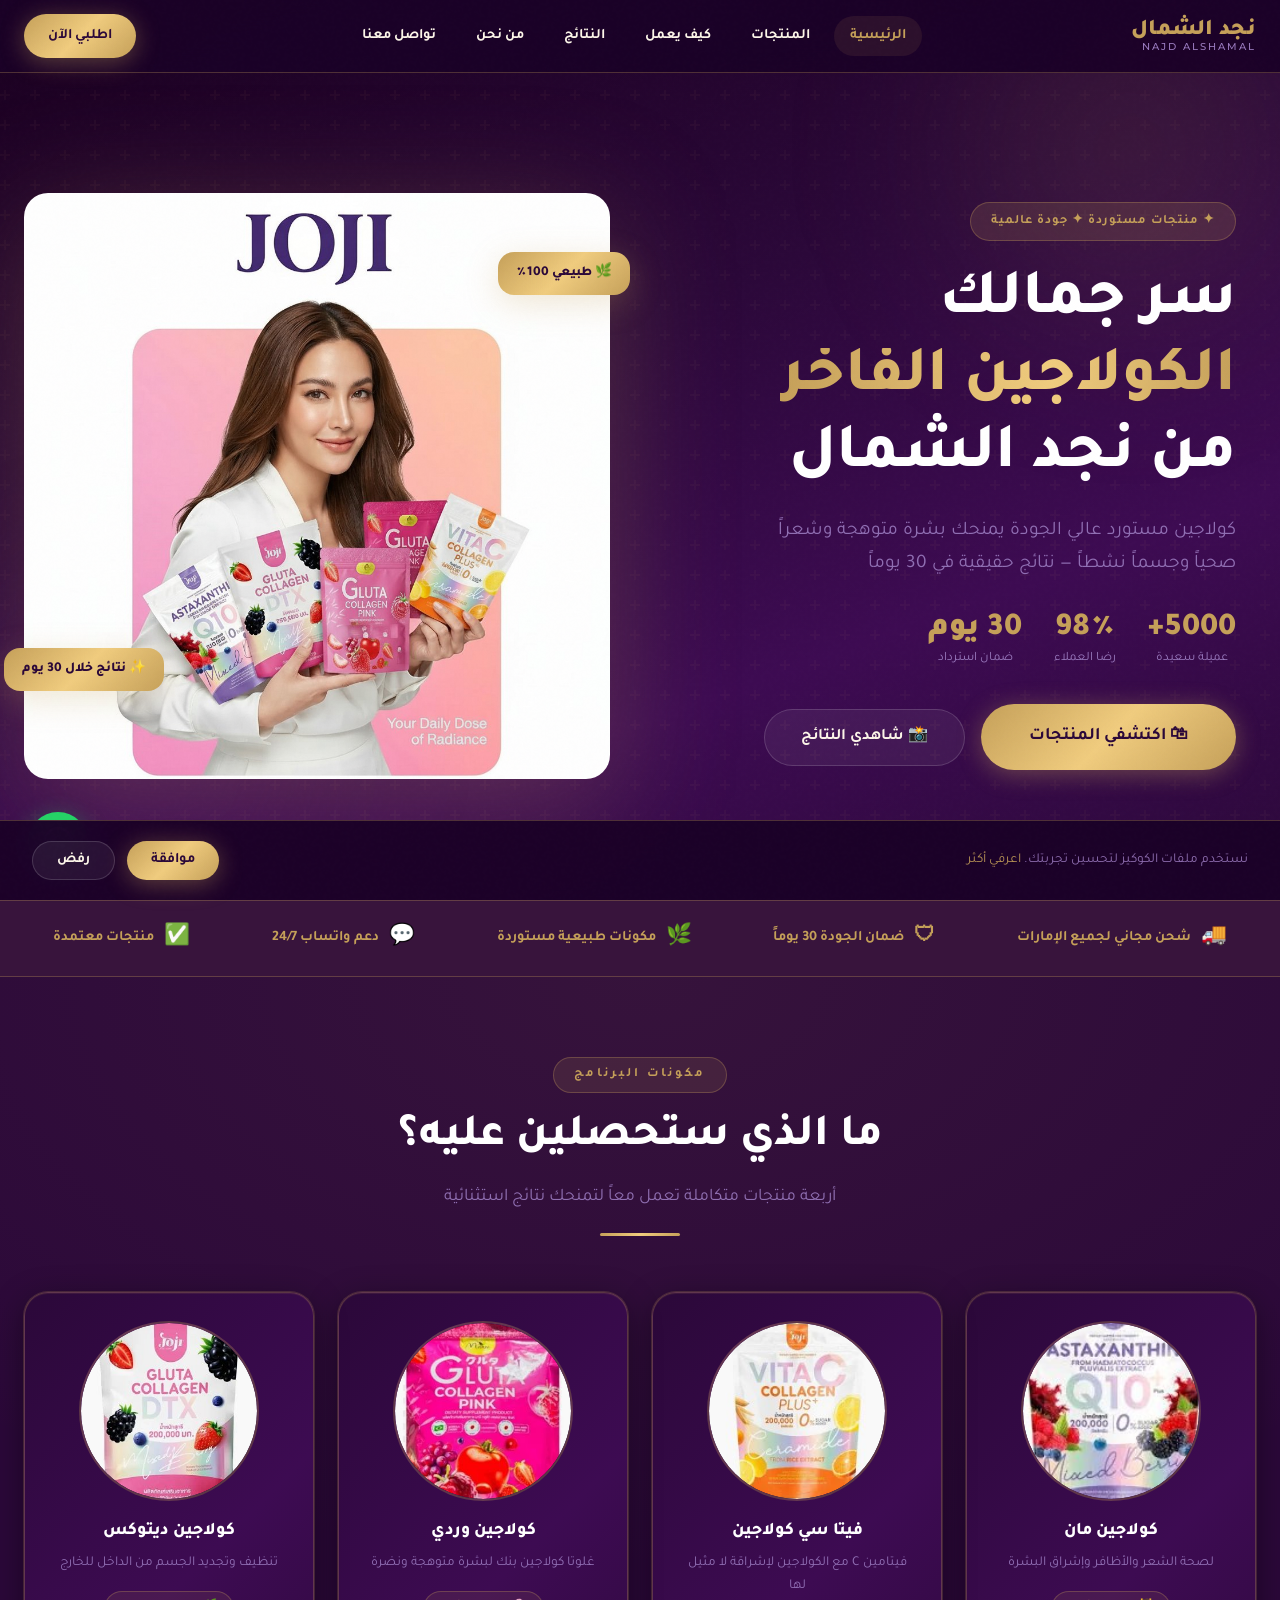
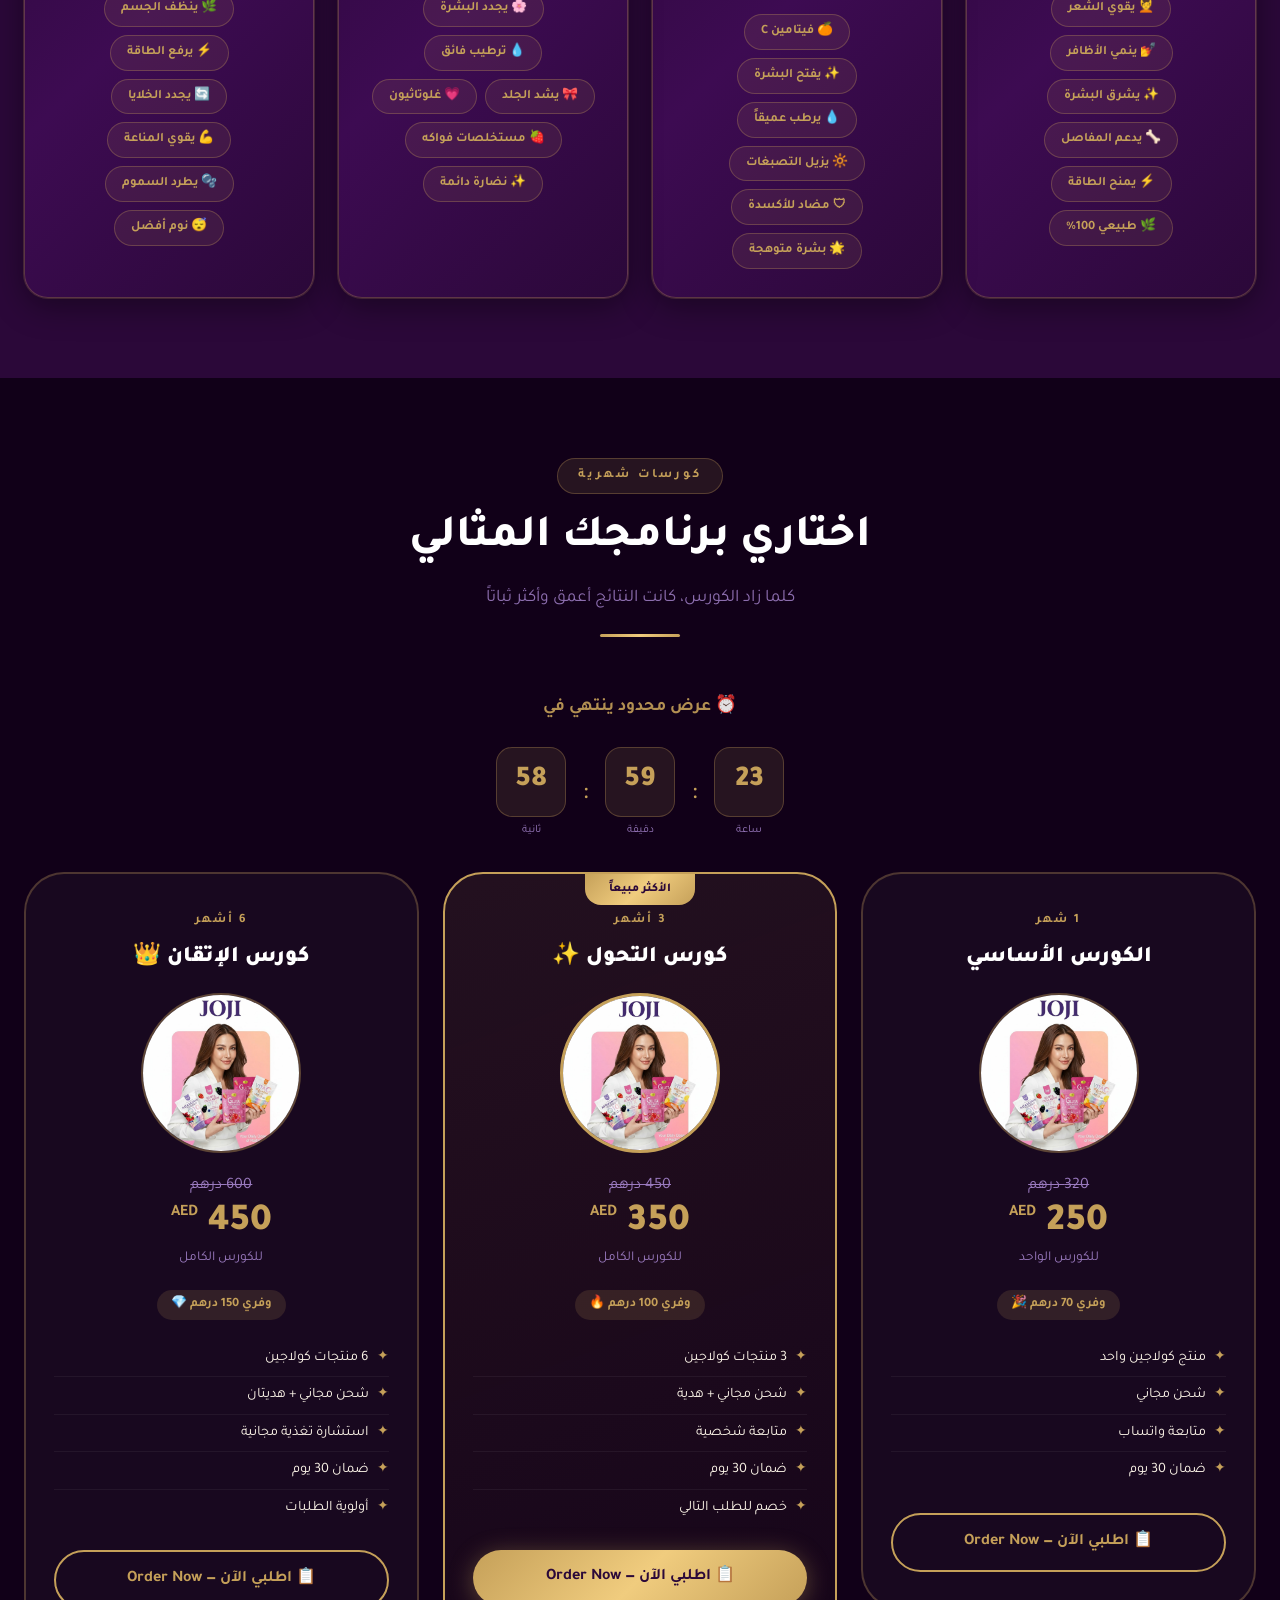
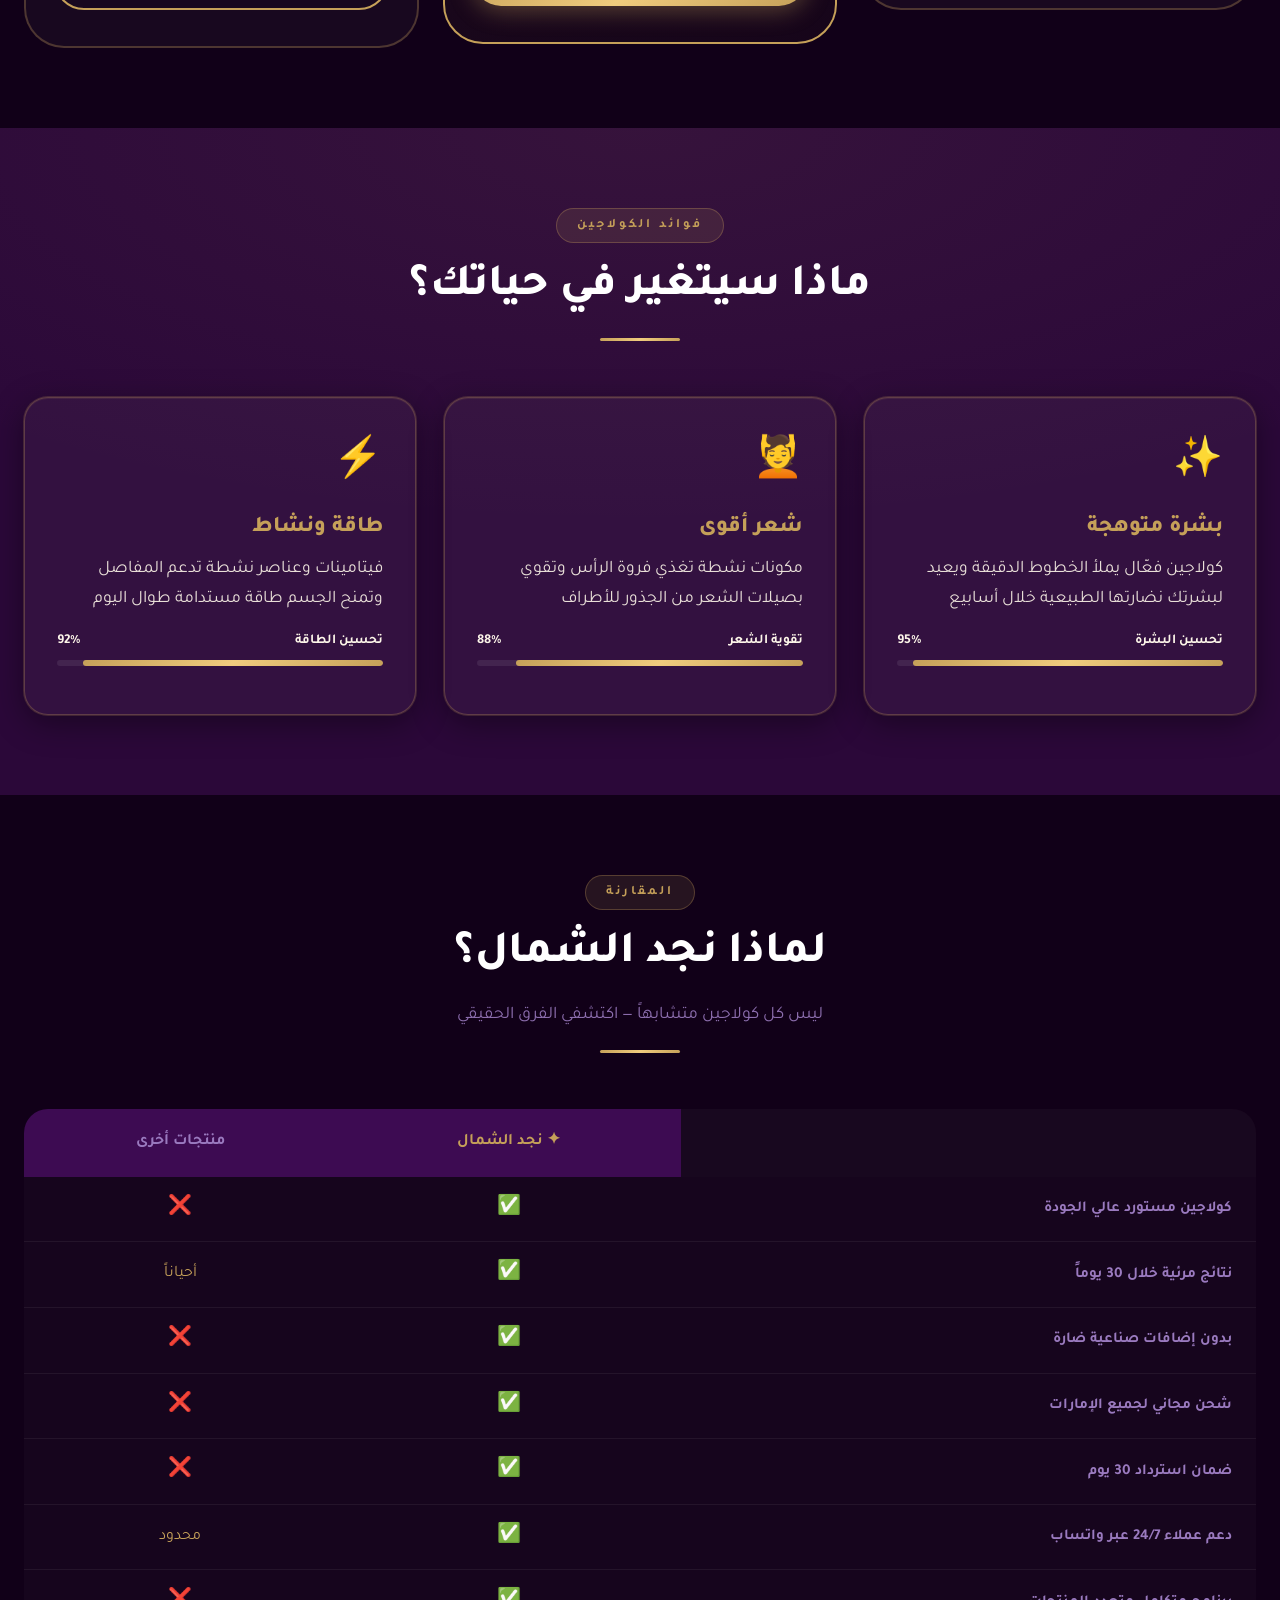
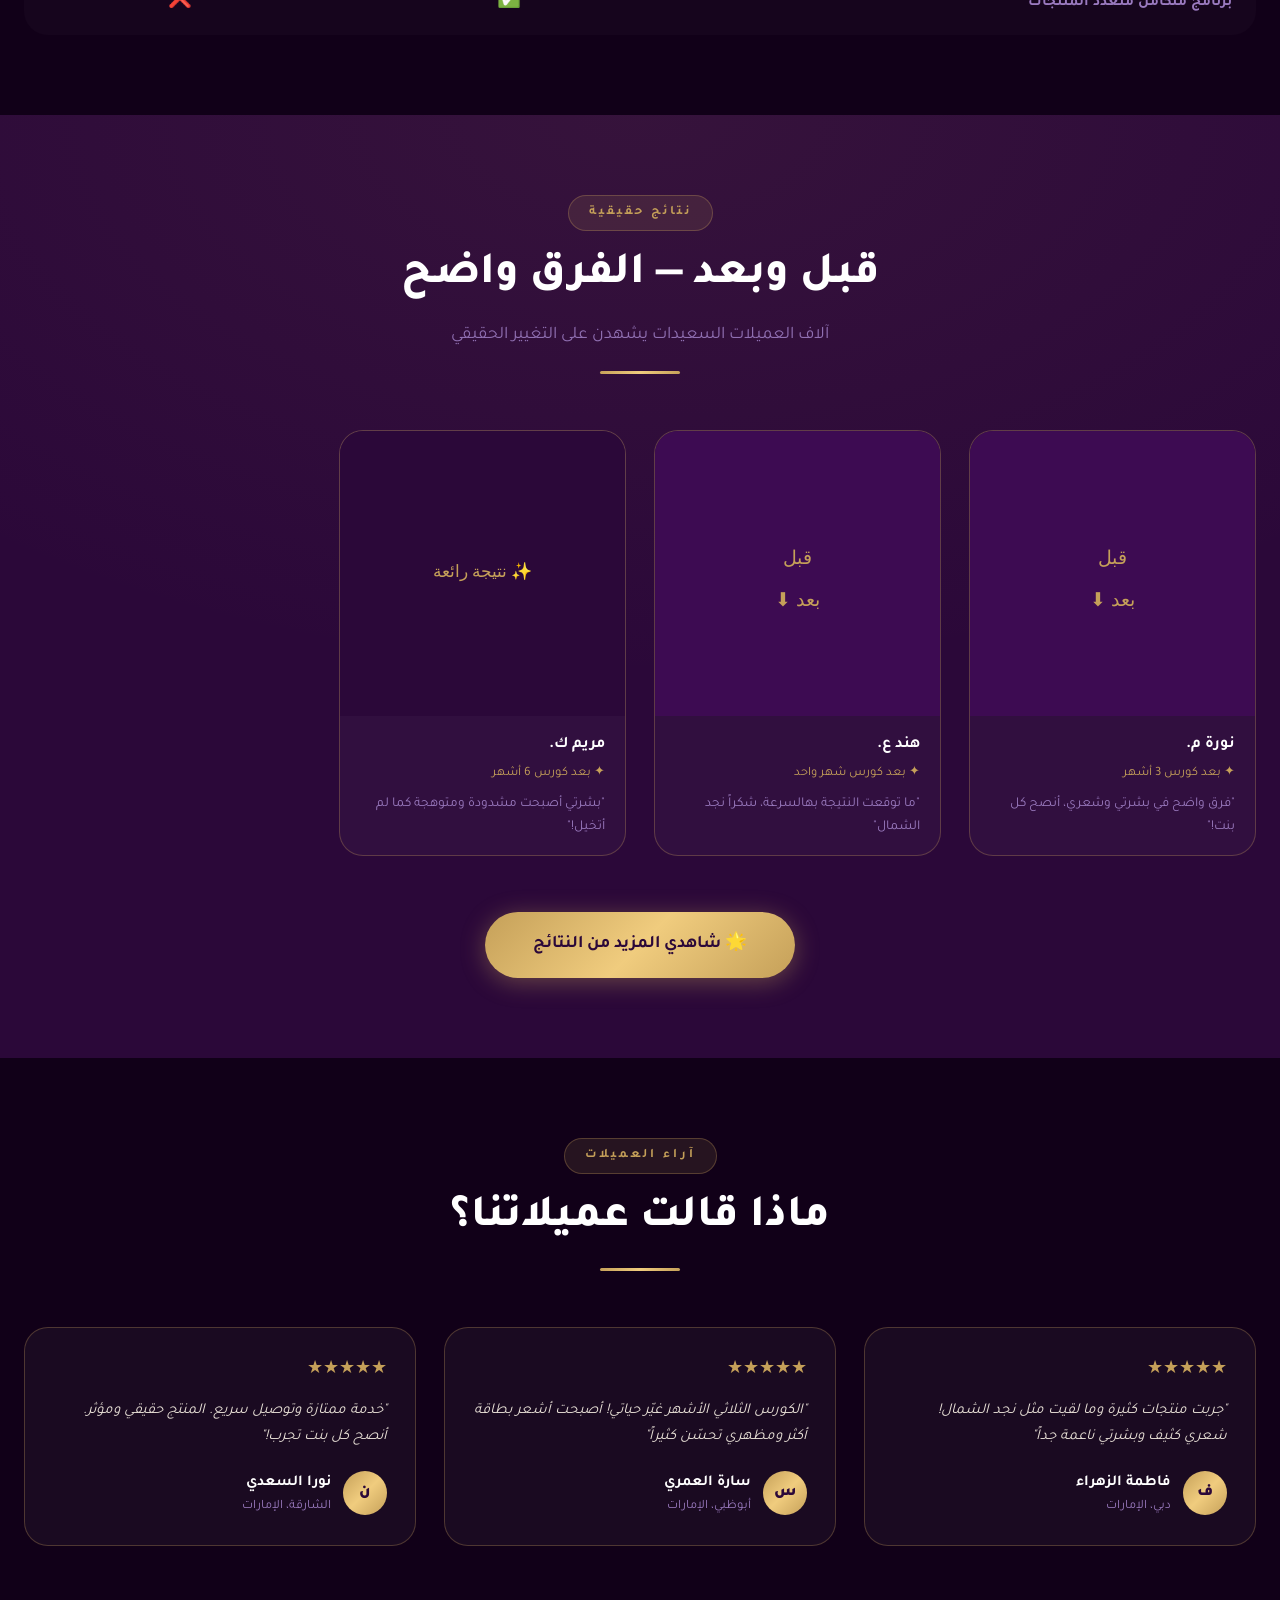
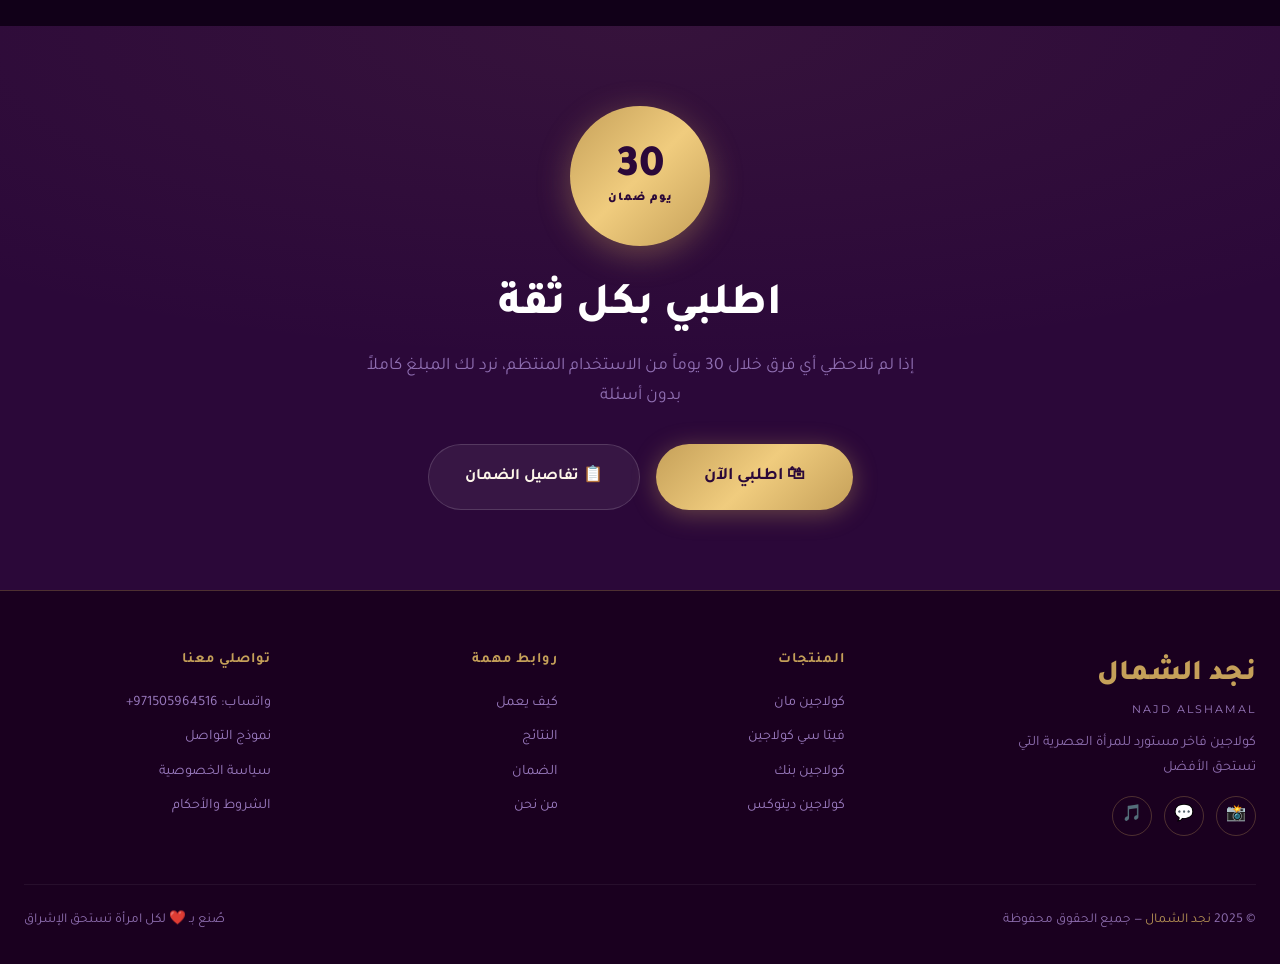
==== commit ba9ee28e: "Update index.html changed index" ====
--- a/index.html
+++ b/index.html
@@ -128,7 +128,7 @@
 
     <div class="grid-4">
 
-      <!-- Product 1: كولاجين مان (Astaxanthin Q10) -->
+      <!-- Product 1: كولاجين مان -->
       <div class="product-card glow-card" data-aos data-aos-delay="100">
         <div class="product-image-wrap" style="background:linear-gradient(135deg,#3D0B52,#2B0839)">
           <img src="product-mane.png" alt="كولاجين مان"
@@ -137,14 +137,17 @@
         </div>
         <h3>كولاجين مان</h3>
         <p class="product-desc">لصحة الشعر والأظافر وإشراق البشرة</p>
-        <div class="product-price">105 <span>درهم</span></div>
-        <div class="benefit-pills" style="justify-content:center">
-          <span class="pill">💆 للشعر</span>
-          <span class="pill">💅 للأظافر</span>
-        </div>
-      </div>
-
-      <!-- Product 2: فيتا سي كولاجين (Vita C Collagen Plus) -->
+        <div class="benefit-pills" style="justify-content:center;flex-wrap:wrap;gap:8px">
+          <span class="pill">💆 يقوي الشعر</span>
+          <span class="pill">💅 ينمي الأظافر</span>
+          <span class="pill">✨ يشرق البشرة</span>
+          <span class="pill">🦴 يدعم المفاصل</span>
+          <span class="pill">⚡ يمنح الطاقة</span>
+          <span class="pill">🌿 طبيعي 100٪</span>
+        </div>
+      </div>
+
+      <!-- Product 2: فيتا سي كولاجين -->
       <div class="product-card glow-card" data-aos data-aos-delay="200">
         <div class="product-image-wrap" style="background:linear-gradient(135deg,#3D0B52,#2B0839)">
           <img src="product-vitac.png" alt="فيتا سي كولاجين"
@@ -153,14 +156,17 @@
         </div>
         <h3>فيتا سي كولاجين</h3>
         <p class="product-desc">فيتامين C مع الكولاجين لإشراقة لا مثيل لها</p>
-        <div class="product-price">105 <span>درهم</span></div>
-        <div class="benefit-pills" style="justify-content:center">
-          <span class="pill">✨ البشرة</span>
+        <div class="benefit-pills" style="justify-content:center;flex-wrap:wrap;gap:8px">
           <span class="pill">🍊 فيتامين C</span>
-        </div>
-      </div>
-
-      <!-- Product 3: كولاجين وردي (Gluta Collagen Pink) -->
+          <span class="pill">✨ يفتح البشرة</span>
+          <span class="pill">💧 يرطب عميقاً</span>
+          <span class="pill">🔆 يزيل التصبغات</span>
+          <span class="pill">🛡 مضاد للأكسدة</span>
+          <span class="pill">🌟 بشرة متوهجة</span>
+        </div>
+      </div>
+
+      <!-- Product 3: كولاجين وردي -->
       <div class="product-card glow-card" data-aos data-aos-delay="300">
         <div class="product-image-wrap" style="background:linear-gradient(135deg,#3D0B52,#2B0839)">
           <img src="product-pink.png" alt="كولاجين وردي"
@@ -169,14 +175,17 @@
         </div>
         <h3>كولاجين وردي</h3>
         <p class="product-desc">غلوتا كولاجين بنك لبشرة متوهجة ونضرة</p>
-        <div class="product-price">105 <span>درهم</span></div>
-        <div class="benefit-pills" style="justify-content:center">
-          <span class="pill">🌸 التجدد</span>
-          <span class="pill">💧 الترطيب</span>
-        </div>
-      </div>
-
-      <!-- Product 4: كولاجين ديتوكس (Gluta Collagen DTX) -->
+        <div class="benefit-pills" style="justify-content:center;flex-wrap:wrap;gap:8px">
+          <span class="pill">🌸 يجدد البشرة</span>
+          <span class="pill">💧 ترطيب فائق</span>
+          <span class="pill">🎀 يشد الجلد</span>
+          <span class="pill">💗 غلوتاثيون</span>
+          <span class="pill">🍓 مستخلصات فواكه</span>
+          <span class="pill">✨ نضارة دائمة</span>
+        </div>
+      </div>
+
+      <!-- Product 4: كولاجين ديتوكس -->
       <div class="product-card glow-card" data-aos data-aos-delay="400">
         <div class="product-image-wrap" style="background:linear-gradient(135deg,#3D0B52,#2B0839)">
           <img src="product-dtx.png" alt="كولاجين ديتوكس"
@@ -185,10 +194,13 @@
         </div>
         <h3>كولاجين ديتوكس</h3>
         <p class="product-desc">تنظيف وتجديد الجسم من الداخل للخارج</p>
-        <div class="product-price">105 <span>درهم</span></div>
-        <div class="benefit-pills" style="justify-content:center">
-          <span class="pill">🌿 تنظيف</span>
-          <span class="pill">⚡ طاقة</span>
+        <div class="benefit-pills" style="justify-content:center;flex-wrap:wrap;gap:8px">
+          <span class="pill">🌿 ينظف الجسم</span>
+          <span class="pill">⚡ يرفع الطاقة</span>
+          <span class="pill">🔄 يجدد الخلايا</span>
+          <span class="pill">💪 يقوي المناعة</span>
+          <span class="pill">🫧 يطرد السموم</span>
+          <span class="pill">😴 نوم أفضل</span>
         </div>
       </div>
 
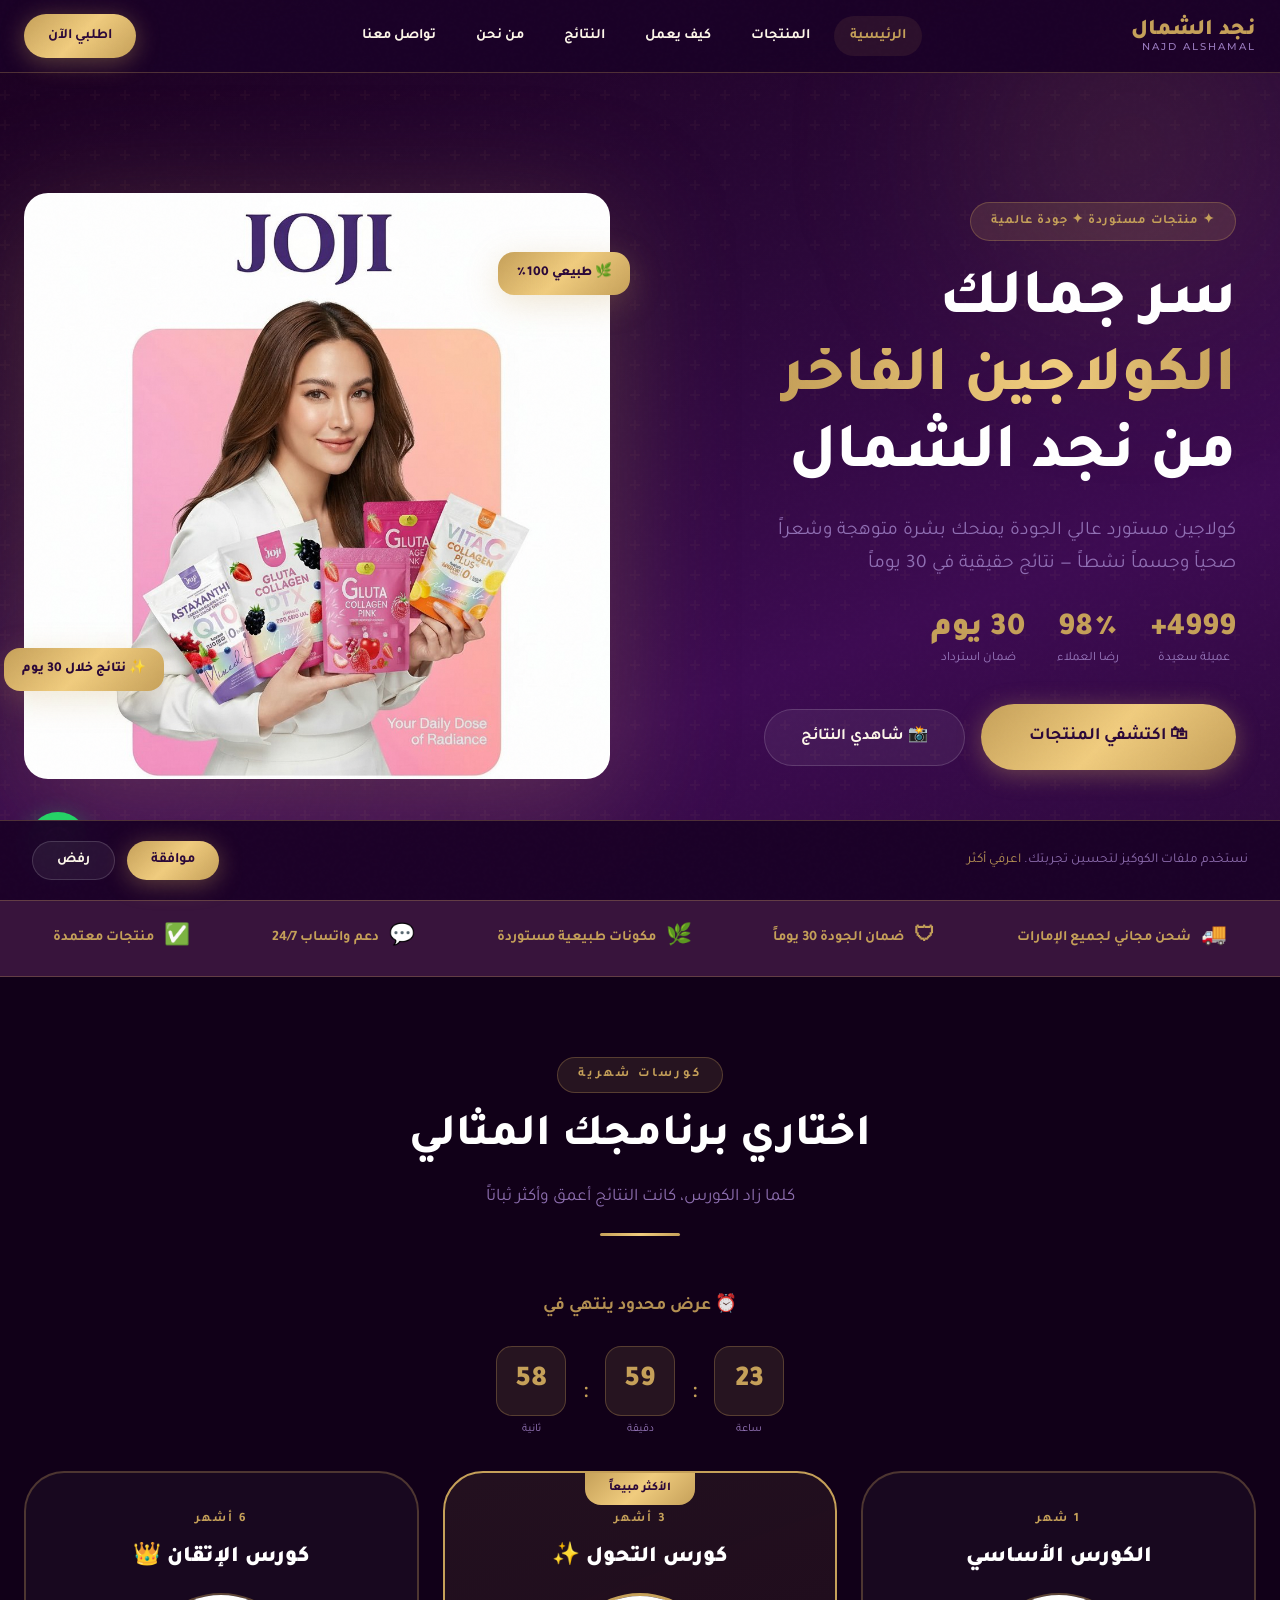
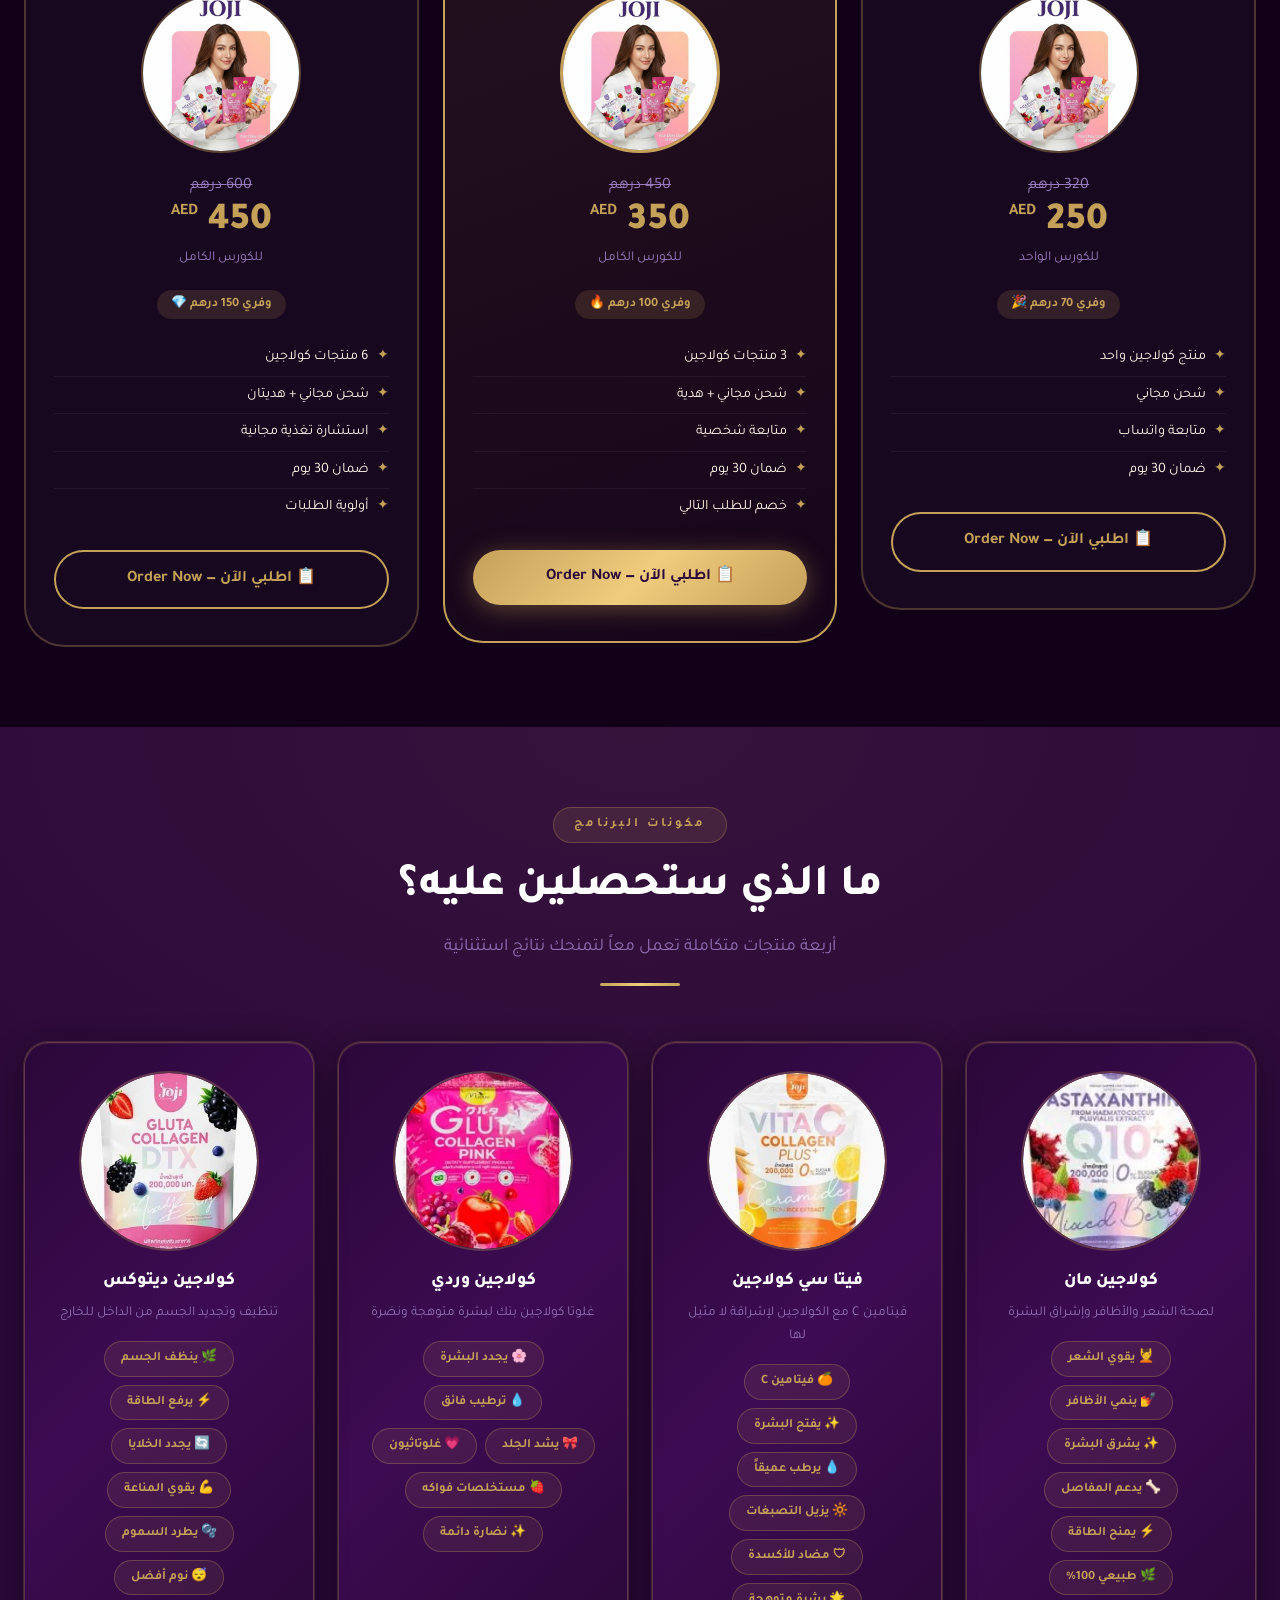
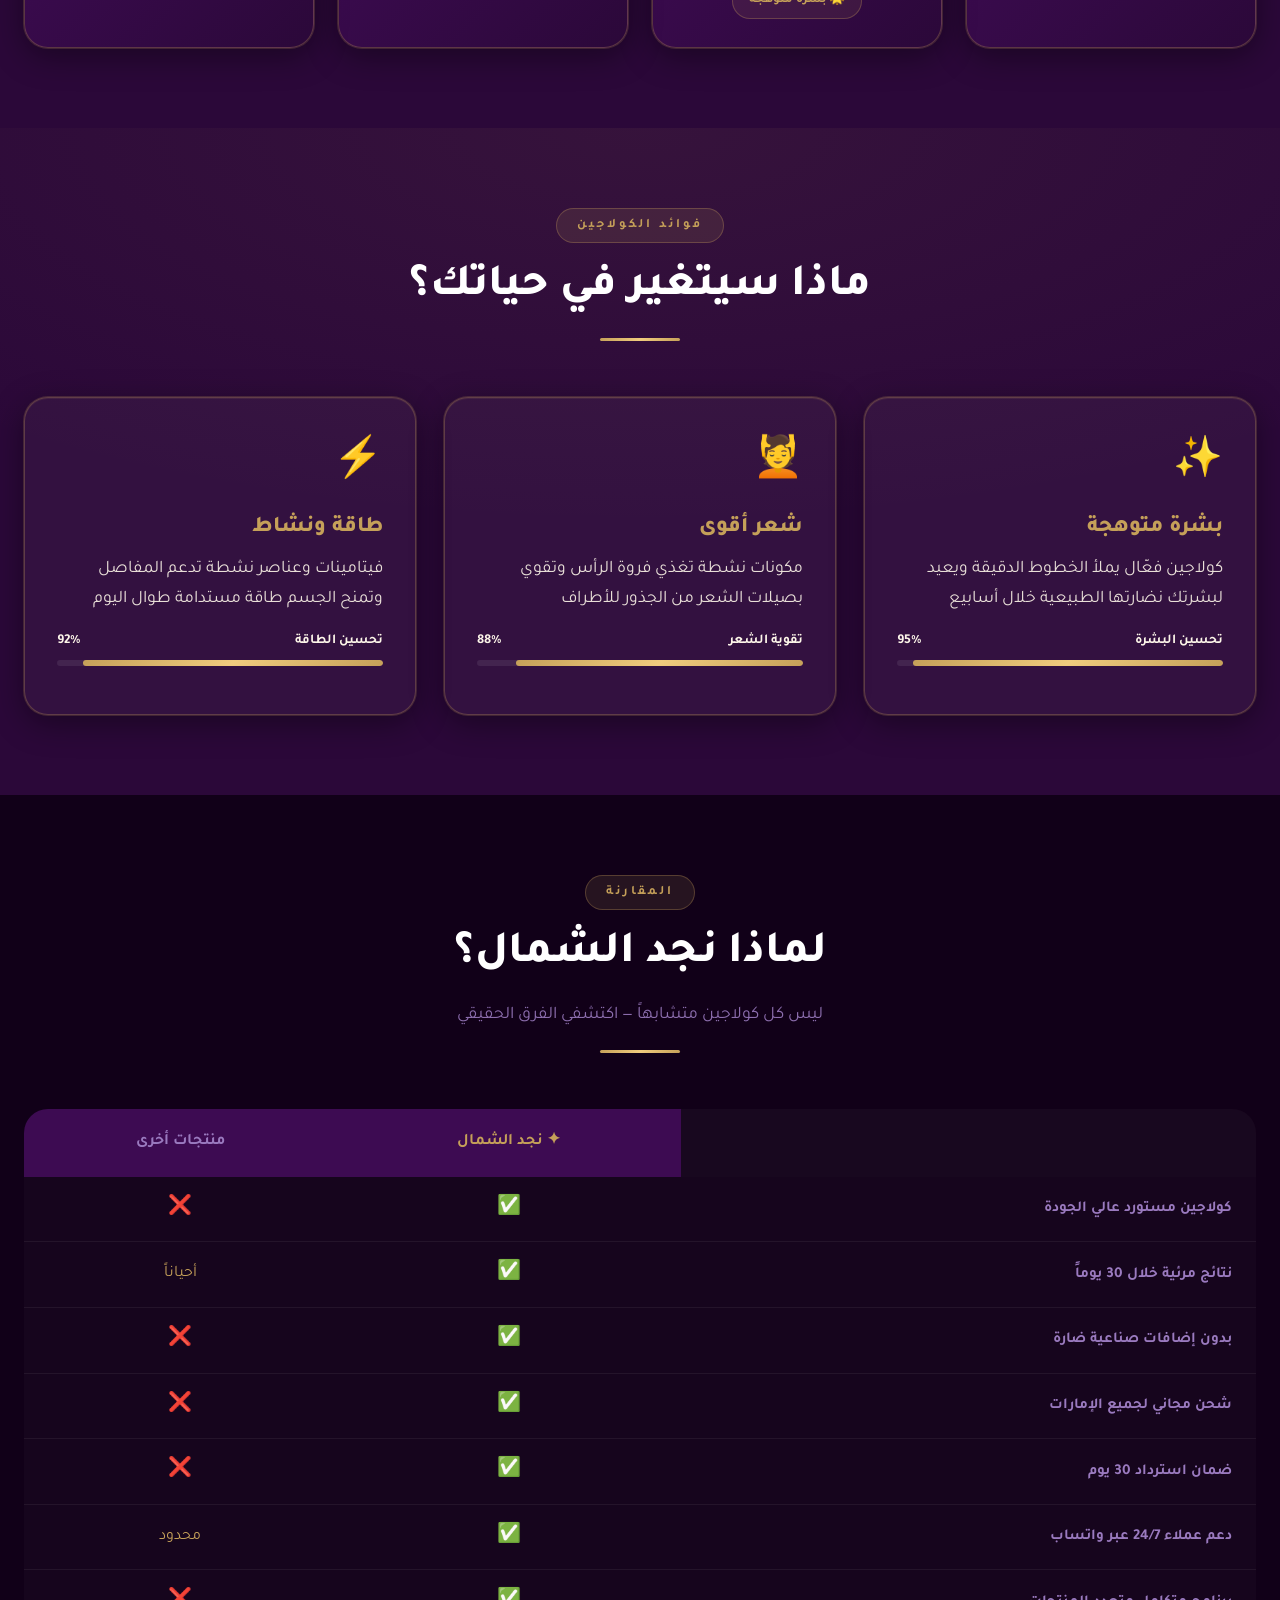
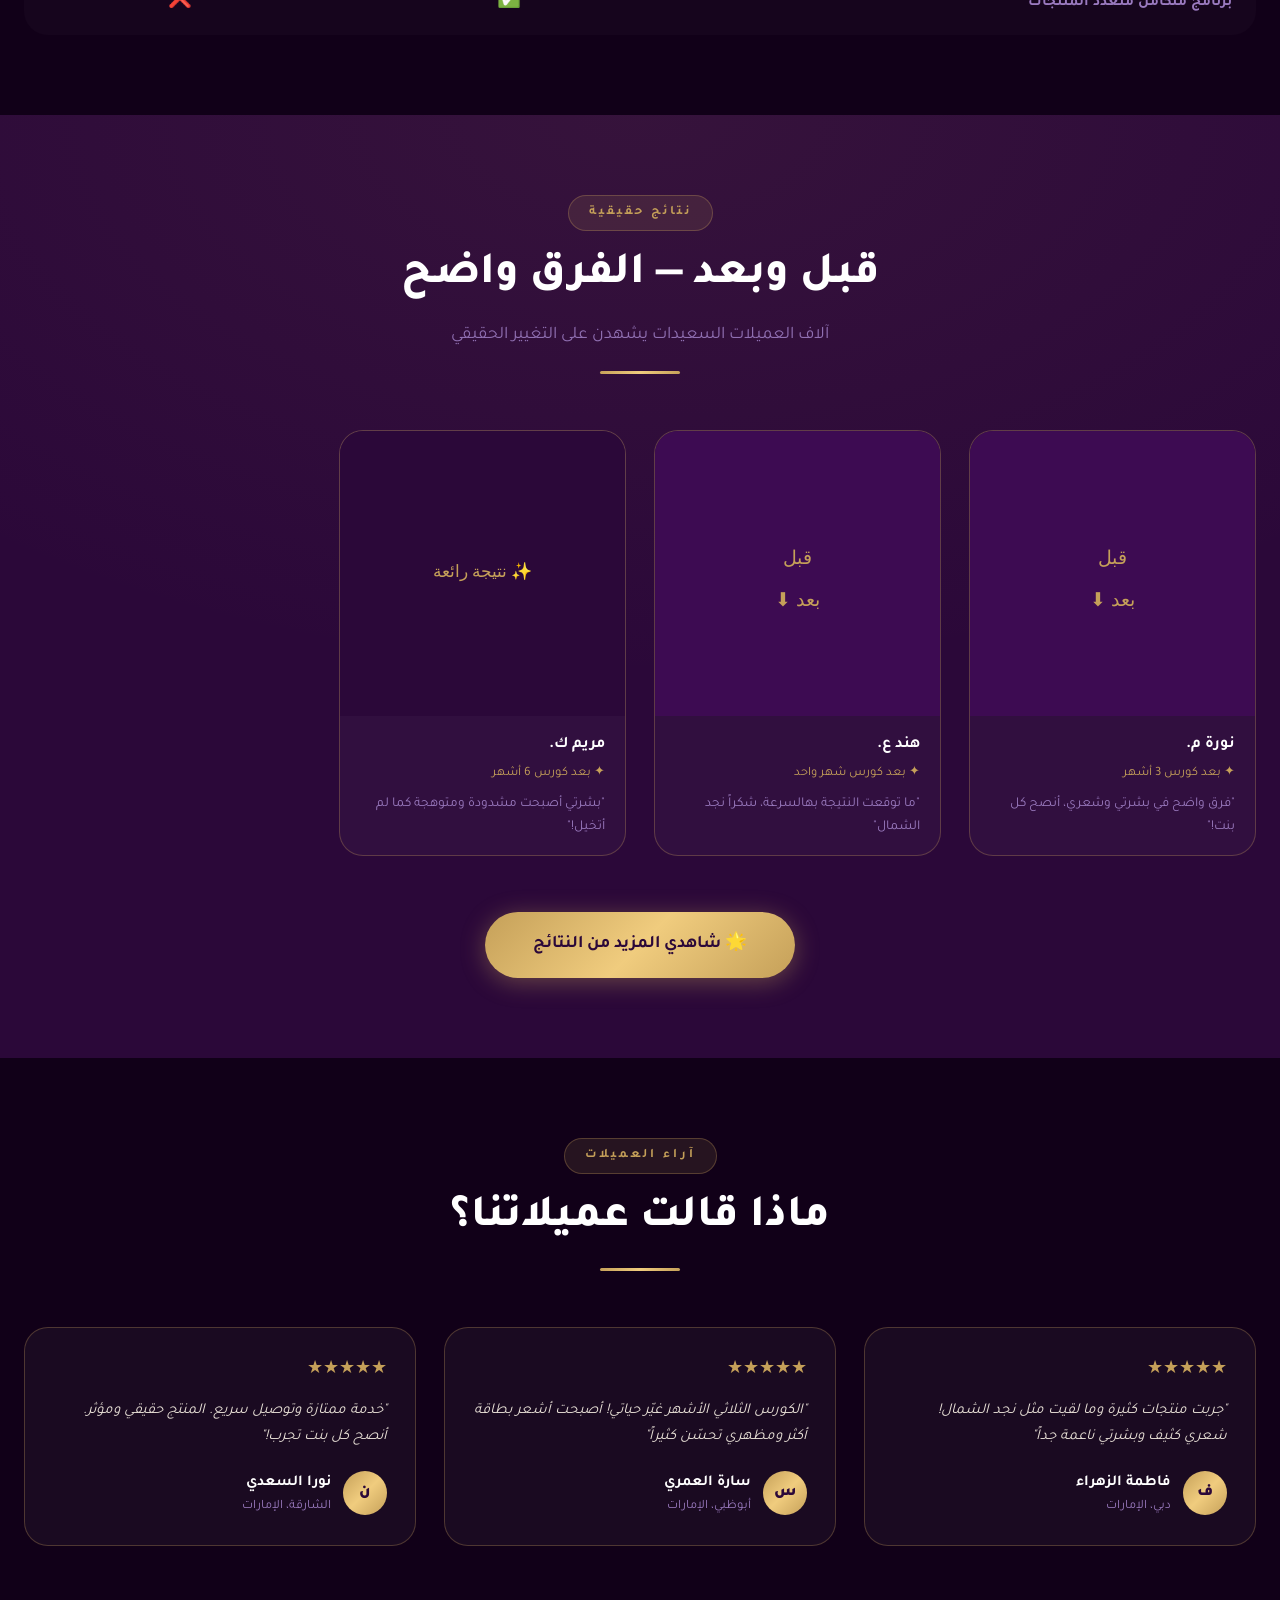
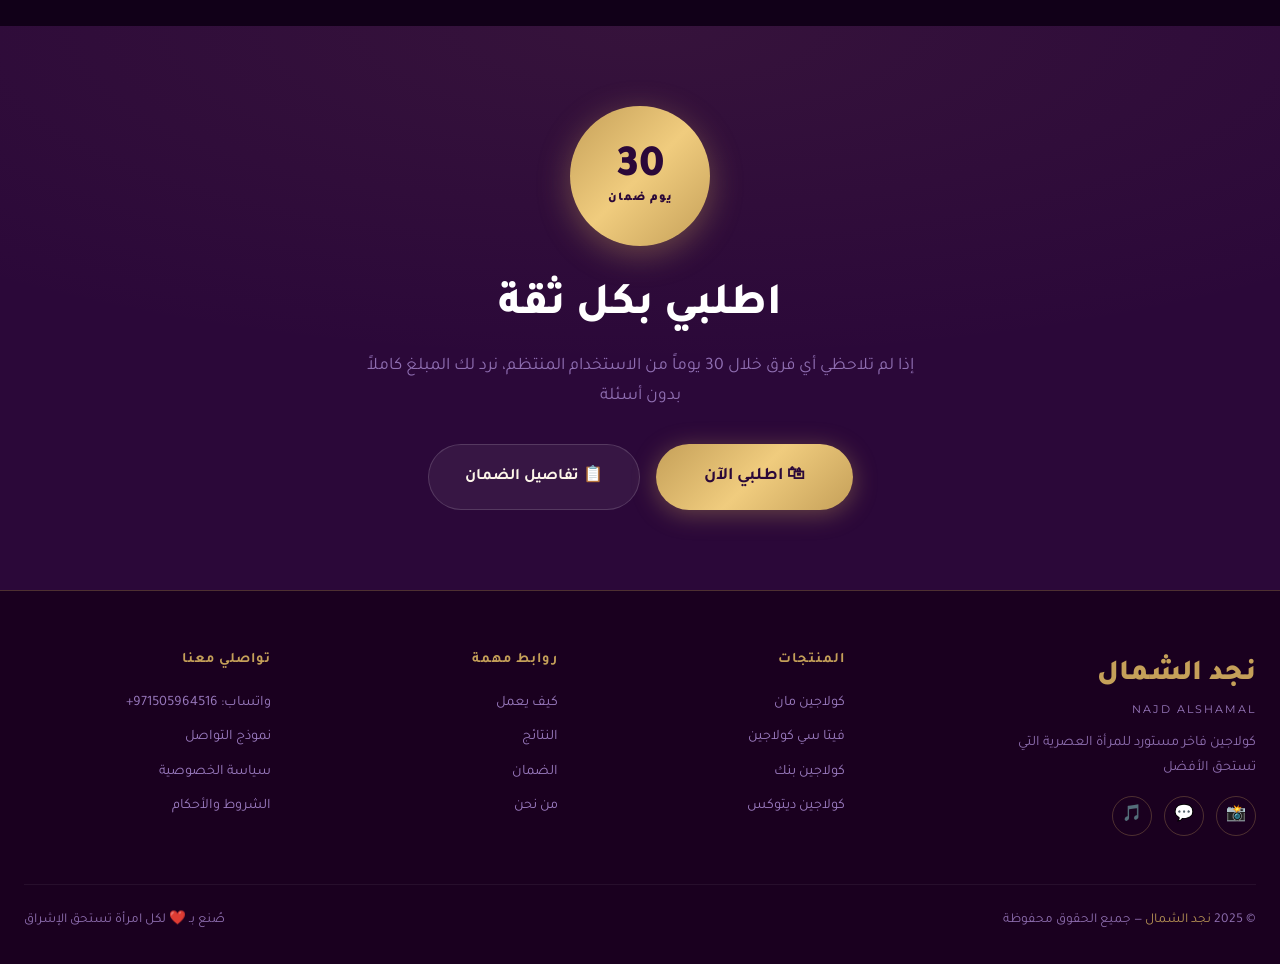
==== commit 823fe4d8: "ol ok" ====
--- a/index.html
+++ b/index.html
@@ -116,98 +116,6 @@
   </div>
 </div>
 
-<!-- ══ WHAT'S INSIDE — CIRCULAR PRODUCTS ═════════════════════════ -->
-<section class="section bg-overlay">
-  <div class="container">
-    <div class="section-header" data-aos>
-      <span class="eyebrow">مكونات البرنامج</span>
-      <h2>ما الذي ستحصلين عليه؟</h2>
-      <p>أربعة منتجات متكاملة تعمل معاً لتمنحك نتائج استثنائية</p>
-      <div class="gold-divider"></div>
-    </div>
-
-    <div class="grid-4">
-
-      <!-- Product 1: كولاجين مان -->
-      <div class="product-card glow-card" data-aos data-aos-delay="100">
-        <div class="product-image-wrap" style="background:linear-gradient(135deg,#3D0B52,#2B0839)">
-          <img src="product-mane.png" alt="كولاجين مان"
-               style="width:100%;height:100%;object-fit:cover;border-radius:50%"
-               onerror="this.parentElement.style.background='linear-gradient(135deg,#3D0B52,#5A1178)';this.style.display='none'">
-        </div>
-        <h3>كولاجين مان</h3>
-        <p class="product-desc">لصحة الشعر والأظافر وإشراق البشرة</p>
-        <div class="benefit-pills" style="justify-content:center;flex-wrap:wrap;gap:8px">
-          <span class="pill">💆 يقوي الشعر</span>
-          <span class="pill">💅 ينمي الأظافر</span>
-          <span class="pill">✨ يشرق البشرة</span>
-          <span class="pill">🦴 يدعم المفاصل</span>
-          <span class="pill">⚡ يمنح الطاقة</span>
-          <span class="pill">🌿 طبيعي 100٪</span>
-        </div>
-      </div>
-
-      <!-- Product 2: فيتا سي كولاجين -->
-      <div class="product-card glow-card" data-aos data-aos-delay="200">
-        <div class="product-image-wrap" style="background:linear-gradient(135deg,#3D0B52,#2B0839)">
-          <img src="product-vitac.png" alt="فيتا سي كولاجين"
-               style="width:100%;height:100%;object-fit:cover;border-radius:50%"
-               onerror="this.parentElement.style.background='linear-gradient(135deg,#3D0B52,#5A1178)';this.style.display='none'">
-        </div>
-        <h3>فيتا سي كولاجين</h3>
-        <p class="product-desc">فيتامين C مع الكولاجين لإشراقة لا مثيل لها</p>
-        <div class="benefit-pills" style="justify-content:center;flex-wrap:wrap;gap:8px">
-          <span class="pill">🍊 فيتامين C</span>
-          <span class="pill">✨ يفتح البشرة</span>
-          <span class="pill">💧 يرطب عميقاً</span>
-          <span class="pill">🔆 يزيل التصبغات</span>
-          <span class="pill">🛡 مضاد للأكسدة</span>
-          <span class="pill">🌟 بشرة متوهجة</span>
-        </div>
-      </div>
-
-      <!-- Product 3: كولاجين وردي -->
-      <div class="product-card glow-card" data-aos data-aos-delay="300">
-        <div class="product-image-wrap" style="background:linear-gradient(135deg,#3D0B52,#2B0839)">
-          <img src="product-pink.png" alt="كولاجين وردي"
-               style="width:100%;height:100%;object-fit:cover;border-radius:50%"
-               onerror="this.parentElement.style.background='linear-gradient(135deg,#3D0B52,#5A1178)';this.style.display='none'">
-        </div>
-        <h3>كولاجين وردي</h3>
-        <p class="product-desc">غلوتا كولاجين بنك لبشرة متوهجة ونضرة</p>
-        <div class="benefit-pills" style="justify-content:center;flex-wrap:wrap;gap:8px">
-          <span class="pill">🌸 يجدد البشرة</span>
-          <span class="pill">💧 ترطيب فائق</span>
-          <span class="pill">🎀 يشد الجلد</span>
-          <span class="pill">💗 غلوتاثيون</span>
-          <span class="pill">🍓 مستخلصات فواكه</span>
-          <span class="pill">✨ نضارة دائمة</span>
-        </div>
-      </div>
-
-      <!-- Product 4: كولاجين ديتوكس -->
-      <div class="product-card glow-card" data-aos data-aos-delay="400">
-        <div class="product-image-wrap" style="background:linear-gradient(135deg,#3D0B52,#2B0839)">
-          <img src="product-dtx.png" alt="كولاجين ديتوكس"
-               style="width:100%;height:100%;object-fit:cover;border-radius:50%"
-               onerror="this.parentElement.style.background='linear-gradient(135deg,#3D0B52,#5A1178)';this.style.display='none'">
-        </div>
-        <h3>كولاجين ديتوكس</h3>
-        <p class="product-desc">تنظيف وتجديد الجسم من الداخل للخارج</p>
-        <div class="benefit-pills" style="justify-content:center;flex-wrap:wrap;gap:8px">
-          <span class="pill">🌿 ينظف الجسم</span>
-          <span class="pill">⚡ يرفع الطاقة</span>
-          <span class="pill">🔄 يجدد الخلايا</span>
-          <span class="pill">💪 يقوي المناعة</span>
-          <span class="pill">🫧 يطرد السموم</span>
-          <span class="pill">😴 نوم أفضل</span>
-        </div>
-      </div>
-
-    </div>
-  </div>
-</section>
-
 <!-- ══ MONTHLY COURSES / BUNDLES ════════════════════════════════ -->
 <section class="section bg-dark">
   <div class="container">
@@ -321,6 +229,98 @@
   </div>
 </section>
 
+<!-- ══ WHAT'S INSIDE — CIRCULAR PRODUCTS ═════════════════════════ -->
+<section class="section bg-overlay">
+  <div class="container">
+    <div class="section-header" data-aos>
+      <span class="eyebrow">مكونات البرنامج</span>
+      <h2>ما الذي ستحصلين عليه؟</h2>
+      <p>أربعة منتجات متكاملة تعمل معاً لتمنحك نتائج استثنائية</p>
+      <div class="gold-divider"></div>
+    </div>
+
+    <div class="grid-4">
+
+      <!-- Product 1: كولاجين مان -->
+      <div class="product-card glow-card" data-aos data-aos-delay="100">
+        <div class="product-image-wrap" style="background:linear-gradient(135deg,#3D0B52,#2B0839)">
+          <img src="product-mane.png" alt="كولاجين مان"
+               style="width:100%;height:100%;object-fit:cover;border-radius:50%"
+               onerror="this.parentElement.style.background='linear-gradient(135deg,#3D0B52,#5A1178)';this.style.display='none'">
+        </div>
+        <h3>كولاجين مان</h3>
+        <p class="product-desc">لصحة الشعر والأظافر وإشراق البشرة</p>
+        <div class="benefit-pills" style="justify-content:center;flex-wrap:wrap;gap:8px">
+          <span class="pill">💆 يقوي الشعر</span>
+          <span class="pill">💅 ينمي الأظافر</span>
+          <span class="pill">✨ يشرق البشرة</span>
+          <span class="pill">🦴 يدعم المفاصل</span>
+          <span class="pill">⚡ يمنح الطاقة</span>
+          <span class="pill">🌿 طبيعي 100٪</span>
+        </div>
+      </div>
+
+      <!-- Product 2: فيتا سي كولاجين -->
+      <div class="product-card glow-card" data-aos data-aos-delay="200">
+        <div class="product-image-wrap" style="background:linear-gradient(135deg,#3D0B52,#2B0839)">
+          <img src="product-vitac.png" alt="فيتا سي كولاجين"
+               style="width:100%;height:100%;object-fit:cover;border-radius:50%"
+               onerror="this.parentElement.style.background='linear-gradient(135deg,#3D0B52,#5A1178)';this.style.display='none'">
+        </div>
+        <h3>فيتا سي كولاجين</h3>
+        <p class="product-desc">فيتامين C مع الكولاجين لإشراقة لا مثيل لها</p>
+        <div class="benefit-pills" style="justify-content:center;flex-wrap:wrap;gap:8px">
+          <span class="pill">🍊 فيتامين C</span>
+          <span class="pill">✨ يفتح البشرة</span>
+          <span class="pill">💧 يرطب عميقاً</span>
+          <span class="pill">🔆 يزيل التصبغات</span>
+          <span class="pill">🛡 مضاد للأكسدة</span>
+          <span class="pill">🌟 بشرة متوهجة</span>
+        </div>
+      </div>
+
+      <!-- Product 3: كولاجين وردي -->
+      <div class="product-card glow-card" data-aos data-aos-delay="300">
+        <div class="product-image-wrap" style="background:linear-gradient(135deg,#3D0B52,#2B0839)">
+          <img src="product-pink.png" alt="كولاجين وردي"
+               style="width:100%;height:100%;object-fit:cover;border-radius:50%"
+               onerror="this.parentElement.style.background='linear-gradient(135deg,#3D0B52,#5A1178)';this.style.display='none'">
+        </div>
+        <h3>كولاجين وردي</h3>
+        <p class="product-desc">غلوتا كولاجين بنك لبشرة متوهجة ونضرة</p>
+        <div class="benefit-pills" style="justify-content:center;flex-wrap:wrap;gap:8px">
+          <span class="pill">🌸 يجدد البشرة</span>
+          <span class="pill">💧 ترطيب فائق</span>
+          <span class="pill">🎀 يشد الجلد</span>
+          <span class="pill">💗 غلوتاثيون</span>
+          <span class="pill">🍓 مستخلصات فواكه</span>
+          <span class="pill">✨ نضارة دائمة</span>
+        </div>
+      </div>
+
+      <!-- Product 4: كولاجين ديتوكس -->
+      <div class="product-card glow-card" data-aos data-aos-delay="400">
+        <div class="product-image-wrap" style="background:linear-gradient(135deg,#3D0B52,#2B0839)">
+          <img src="product-dtx.png" alt="كولاجين ديتوكس"
+               style="width:100%;height:100%;object-fit:cover;border-radius:50%"
+               onerror="this.parentElement.style.background='linear-gradient(135deg,#3D0B52,#5A1178)';this.style.display='none'">
+        </div>
+        <h3>كولاجين ديتوكس</h3>
+        <p class="product-desc">تنظيف وتجديد الجسم من الداخل للخارج</p>
+        <div class="benefit-pills" style="justify-content:center;flex-wrap:wrap;gap:8px">
+          <span class="pill">🌿 ينظف الجسم</span>
+          <span class="pill">⚡ يرفع الطاقة</span>
+          <span class="pill">🔄 يجدد الخلايا</span>
+          <span class="pill">💪 يقوي المناعة</span>
+          <span class="pill">🫧 يطرد السموم</span>
+          <span class="pill">😴 نوم أفضل</span>
+        </div>
+      </div>
+
+    </div>
+  </div>
+</section>
+
 <!-- ══ BENEFITS ═════════════════════════════════════════════════ -->
 <section class="section bg-overlay">
   <div class="container">
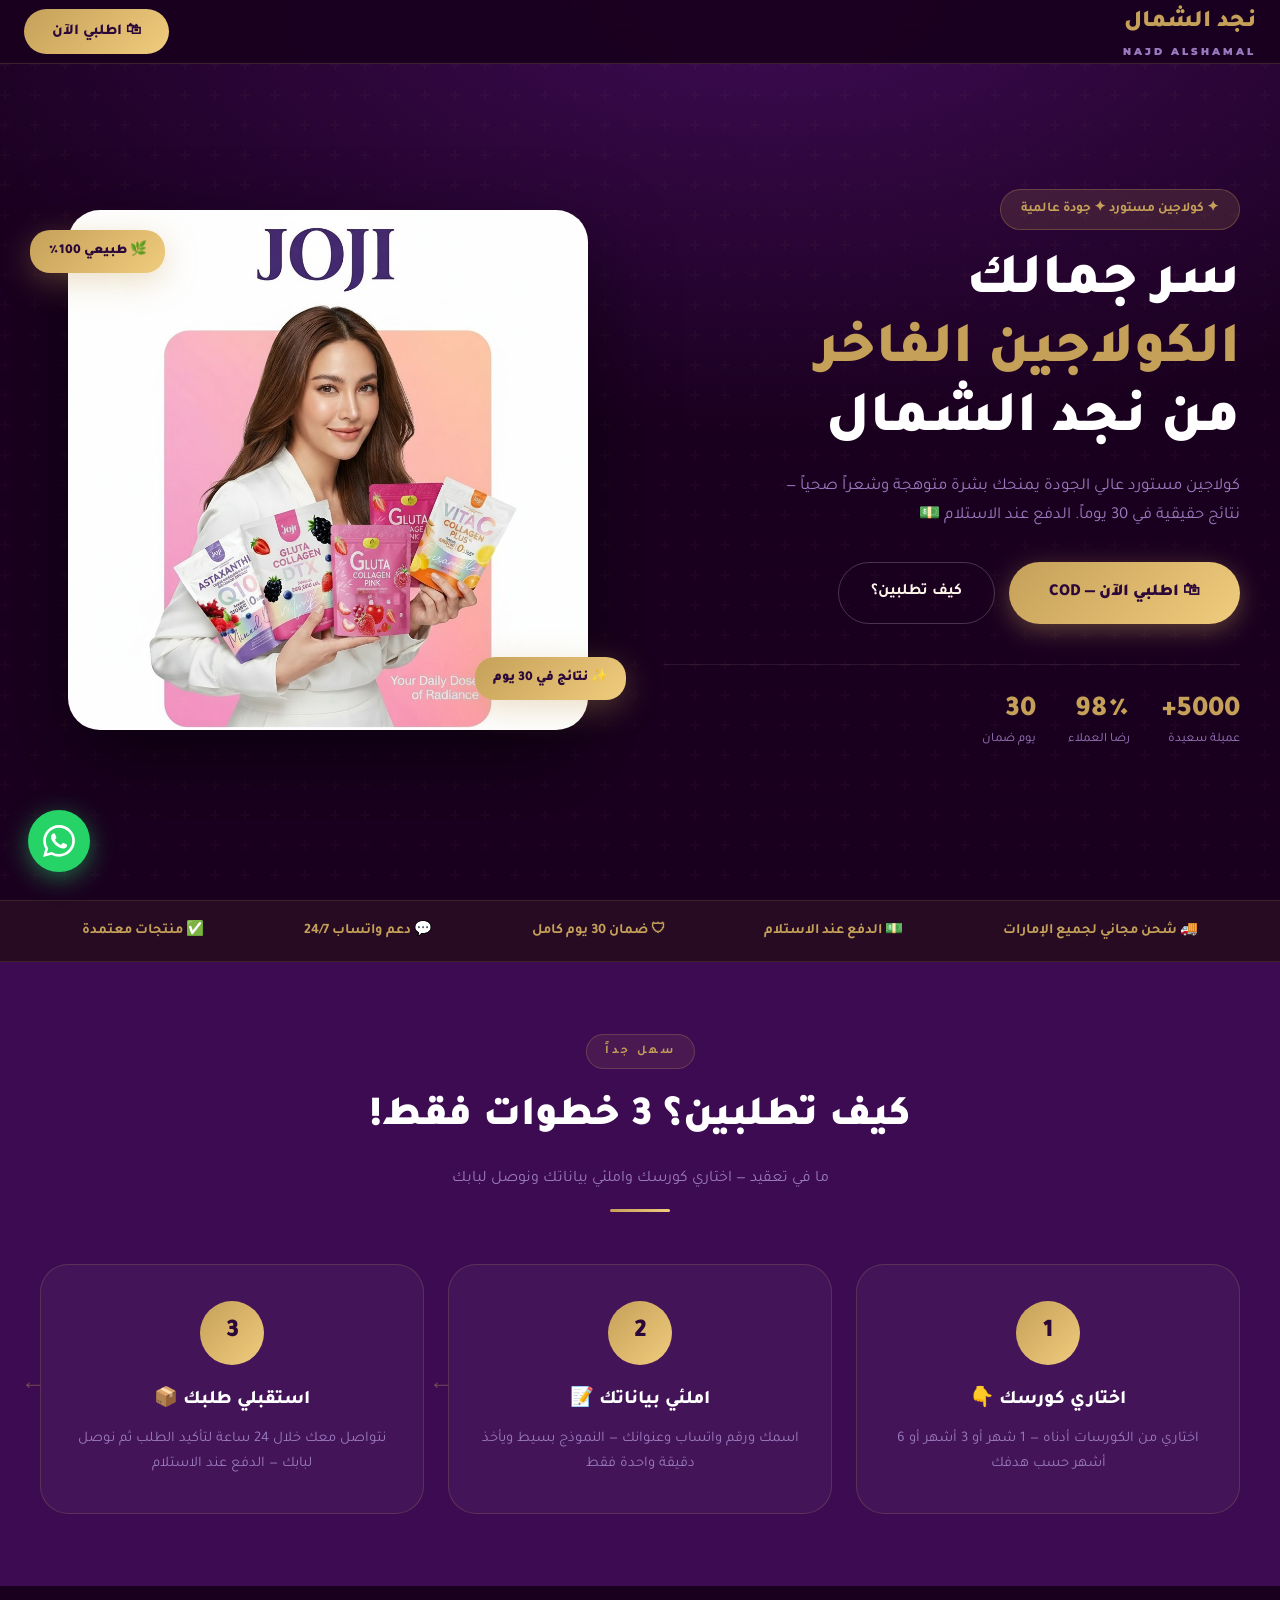
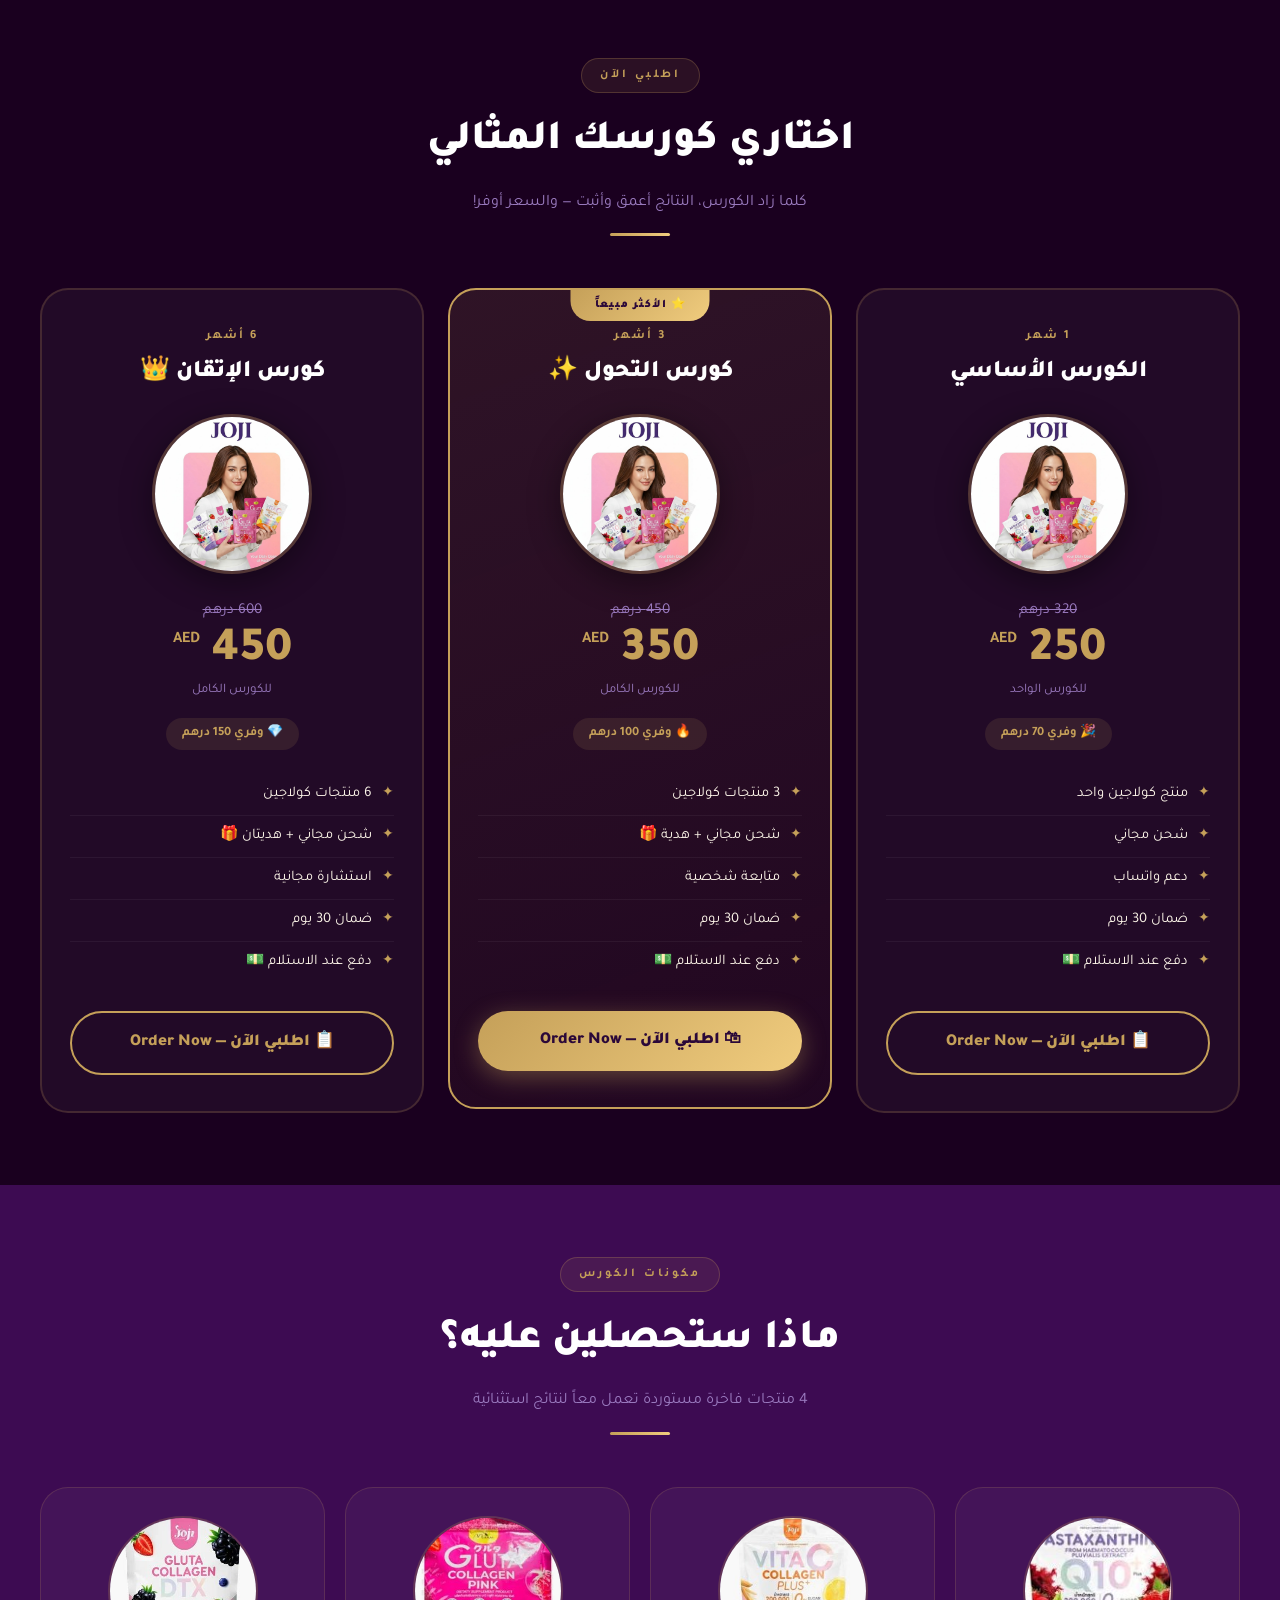
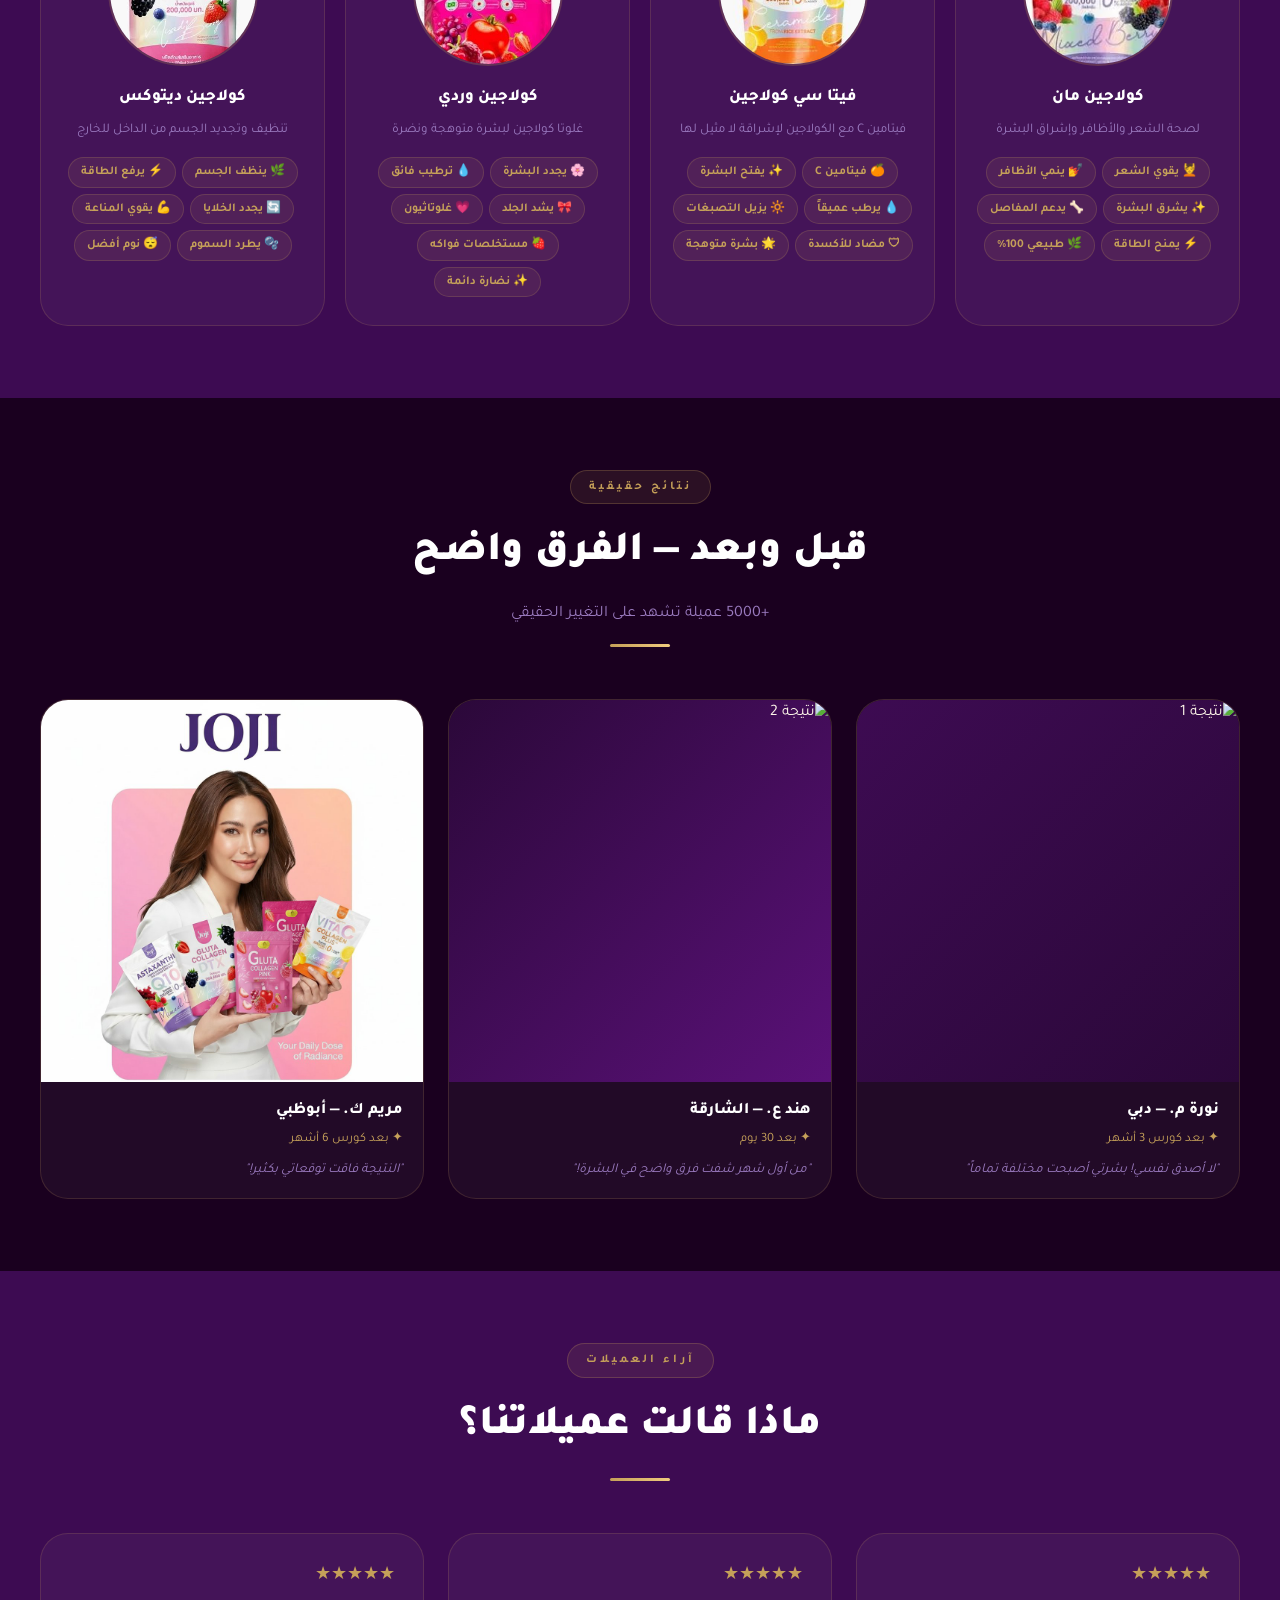
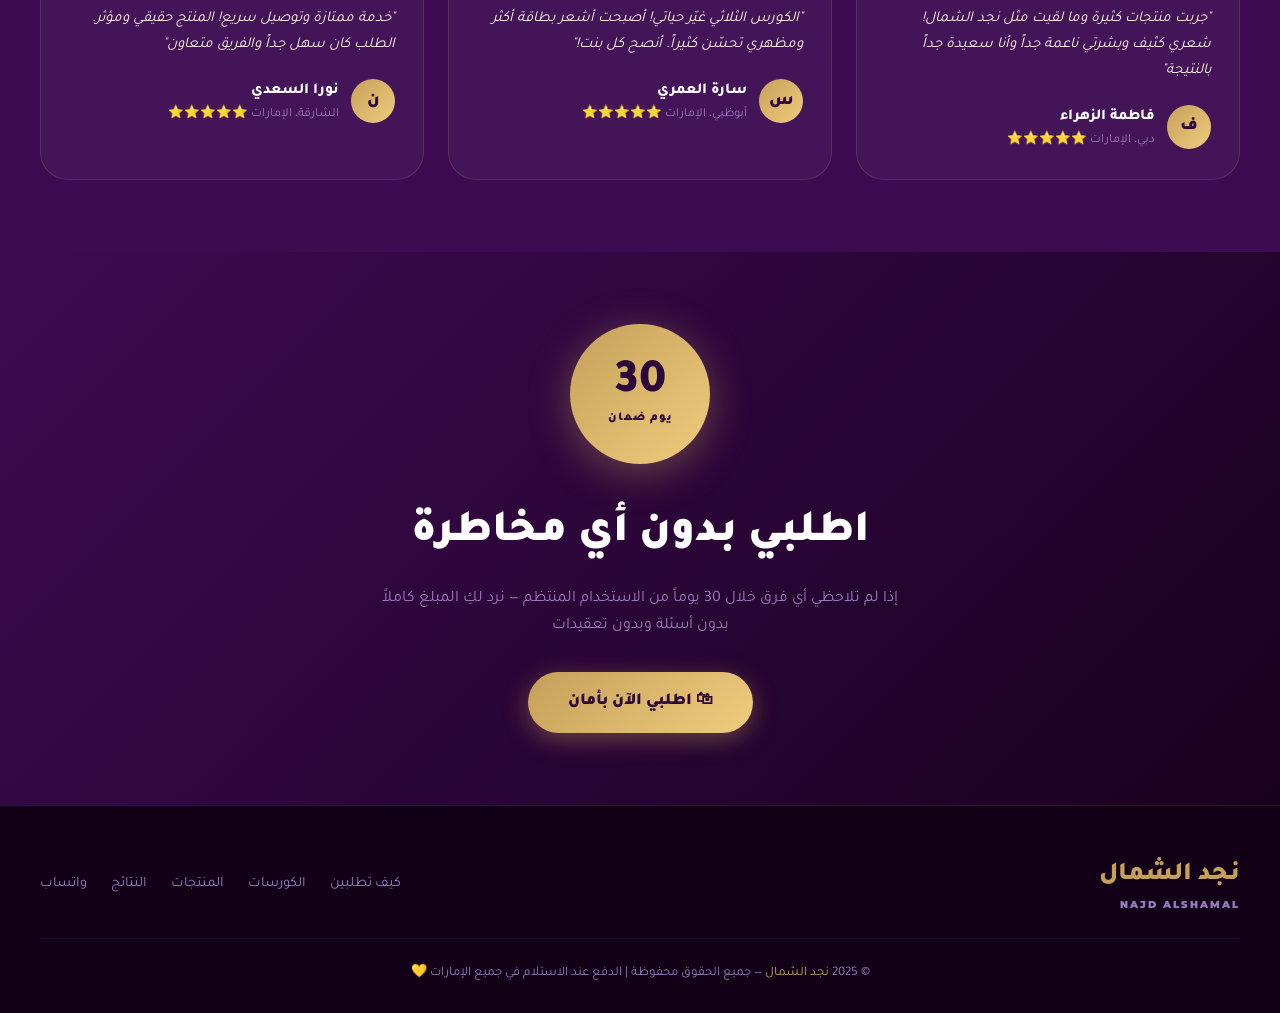
==== commit f4dfdfbd: "Update index.html" ====
--- a/index.html
+++ b/index.html
@@ -3,254 +3,357 @@
 <head>
   <meta charset="UTF-8">
   <meta name="viewport" content="width=device-width, initial-scale=1.0">
-  <meta name="description" content="نجد الشمال - كولاجين فاخر مستورد للعناية بالبشرة والجسم. منتجات طبيعية عالية الجودة.">
-  <title>نجد الشمال | كولاجين فاخر مستورد</title>
-  <link rel="icon" href="favicon.ico" type="image/x-icon">
-  <link rel="stylesheet" href="style.css">
-  <link rel="stylesheet" href="najd-style.css">
+  <meta name="description" content="نجد الشمال — كولاجين فاخر مستورد. بشرة متوهجة وشعر صحي في 30 يوماً. اطلبي الآن بالدفع عند الاستلام.">
+  <title>نجد الشمال | كولاجين فاخر</title>
+  <link rel="icon" href="favicon.ico">
+  <link rel="preconnect" href="https://fonts.googleapis.com">
+  <link href="https://fonts.googleapis.com/css2?family=Tajawal:wght@400;500;700;800;900&family=Montserrat:wght@600;700&display=swap" rel="stylesheet">
+  <style>
+    *,*::before,*::after{box-sizing:border-box;margin:0;padding:0}
+    :root{
+      --purple:#2B0839;--purple2:#3D0B52;--purple3:#1A001F;
+      --gold:#C5A059;--gold2:#F0CC7E;--gold3:#9A7A3A;
+      --white:#FFFFFF;--cream:#FDF6E9;--grey:#9A7ABF;--green:#25D366;
+      --r:9999px;--r-md:20px;--r-lg:28px;
+      --shadow:0 8px 40px rgba(0,0,0,0.35);
+      --shadow-gold:0 8px 32px rgba(197,160,89,0.35);
+      --trans:0.3s ease;
+    }
+    html{scroll-behavior:smooth}
+    body{font-family:'Tajawal',sans-serif;background:var(--purple3);color:var(--cream);direction:rtl;overflow-x:hidden;line-height:1.7}
+    img{max-width:100%;display:block}
+    a{text-decoration:none;color:inherit}
+
+    /* NAV */
+    .nav{position:fixed;top:0;left:0;right:0;z-index:1000;background:rgba(26,0,31,0.95);backdrop-filter:blur(16px);border-bottom:1px solid rgba(197,160,89,0.2);padding:0 24px;height:64px;display:flex;align-items:center;justify-content:space-between}
+    .nav-logo{font-size:1.5rem;font-weight:900;color:var(--gold)}
+    .nav-logo span{font-size:0.6rem;color:var(--grey);display:block;letter-spacing:3px;font-family:'Montserrat',sans-serif}
+    .nav-order{background:linear-gradient(135deg,var(--gold),var(--gold2));color:var(--purple);font-weight:800;font-size:0.95rem;padding:10px 28px;border-radius:var(--r);transition:var(--trans);border:none;cursor:pointer;font-family:'Tajawal',sans-serif;display:inline-block}
+    .nav-order:hover{transform:translateY(-2px);box-shadow:var(--shadow-gold)}
+
+    /* HERO */
+    .hero{min-height:100vh;background:radial-gradient(ellipse 120% 80% at 60% 0%,#3D0B52 0%,var(--purple3) 60%);display:flex;align-items:center;padding:80px 24px 40px;position:relative;overflow:hidden}
+    .hero::before{content:'';position:absolute;inset:0;background:url("data:image/svg+xml,%3Csvg width='60' height='60' viewBox='0 0 60 60' xmlns='http://www.w3.org/2000/svg'%3E%3Cg fill='%23C5A059' fill-opacity='0.03'%3E%3Cpath d='M36 34v-4h-2v4h-4v2h4v4h2v-4h4v-2h-4zm0-30V0h-2v4h-4v2h4v4h2V6h4V4h-4zM6 34v-4H4v4H0v2h4v4h2v-4h4v-2H6zM6 4V0H4v4H0v2h4v4h2V6h4V4H6z'/%3E%3C/g%3E%3C/svg%3E");pointer-events:none}
+    .hero-inner{max-width:1200px;margin:0 auto;width:100%;display:grid;grid-template-columns:1fr 1fr;gap:48px;align-items:center;position:relative;z-index:1}
+    .hero-tag{display:inline-flex;align-items:center;gap:8px;background:rgba(197,160,89,0.15);border:1px solid rgba(197,160,89,0.3);color:var(--gold);font-size:0.85rem;font-weight:700;padding:8px 20px;border-radius:var(--r);margin-bottom:20px}
+    .hero-title{font-size:clamp(2rem,5vw,3.6rem);font-weight:900;line-height:1.2;color:var(--white);margin-bottom:16px}
+    .hero-title .gold{color:var(--gold)}
+    .hero-sub{font-size:1.05rem;color:var(--grey);margin-bottom:32px;max-width:480px}
+    .hero-btns{display:flex;gap:14px;flex-wrap:wrap}
+    .btn-primary{background:linear-gradient(135deg,var(--gold),var(--gold2));color:var(--purple);font-weight:900;font-size:1.05rem;padding:16px 40px;border-radius:var(--r);border:none;cursor:pointer;font-family:'Tajawal',sans-serif;transition:var(--trans);display:inline-flex;align-items:center;gap:8px;box-shadow:0 6px 24px rgba(197,160,89,0.4)}
+    .btn-primary:hover{transform:translateY(-3px);box-shadow:0 10px 32px rgba(197,160,89,0.55)}
+    .btn-secondary{background:transparent;color:var(--cream);font-weight:700;font-size:1rem;padding:16px 32px;border-radius:var(--r);border:1.5px solid rgba(255,255,255,0.2);cursor:pointer;font-family:'Tajawal',sans-serif;transition:var(--trans);display:inline-flex;align-items:center;gap:8px}
+    .btn-secondary:hover{border-color:var(--gold);color:var(--gold)}
+    .hero-stats{display:flex;gap:32px;margin-top:40px;padding-top:32px;border-top:1px solid rgba(255,255,255,0.08)}
+    .stat-num{font-size:1.8rem;font-weight:900;color:var(--gold);display:block;line-height:1}
+    .stat-label{font-size:0.8rem;color:var(--grey);margin-top:4px}
+    .hero-image{position:relative;display:flex;align-items:center;justify-content:center}
+    .hero-image img{width:100%;max-width:520px;border-radius:32px;box-shadow:0 32px 80px rgba(0,0,0,0.5);object-fit:cover}
+    .hero-badge{position:absolute;background:linear-gradient(135deg,var(--gold),var(--gold2));color:var(--purple);font-weight:900;font-size:0.85rem;padding:10px 18px;border-radius:var(--r-md);white-space:nowrap;box-shadow:var(--shadow-gold)}
+    .hero-badge.top{top:20px;left:-10px}
+    .hero-badge.bot{bottom:30px;right:-10px}
+
+    /* TRUST */
+    .trust{background:rgba(197,160,89,0.07);border-top:1px solid rgba(197,160,89,0.15);border-bottom:1px solid rgba(197,160,89,0.15);padding:18px 24px}
+    .trust-inner{max-width:1200px;margin:0 auto;display:flex;justify-content:space-around;flex-wrap:wrap;gap:16px}
+    .trust-item{display:flex;align-items:center;gap:8px;color:var(--gold);font-weight:700;font-size:0.9rem}
+
+    /* SECTION */
+    .section{padding:72px 24px}
+    .section-inner{max-width:1200px;margin:0 auto}
+    .section-head{text-align:center;margin-bottom:52px}
+    .eyebrow{display:inline-block;font-size:0.75rem;font-weight:700;letter-spacing:3px;text-transform:uppercase;color:var(--gold);background:rgba(197,160,89,0.1);border:1px solid rgba(197,160,89,0.25);padding:6px 18px;border-radius:var(--r);margin-bottom:14px}
+    .section-title{font-size:clamp(1.6rem,4vw,2.6rem);font-weight:900;color:var(--white);margin-bottom:12px}
+    .section-sub{color:var(--grey);font-size:1rem;max-width:560px;margin:0 auto}
+    .divider{width:60px;height:3px;background:linear-gradient(90deg,var(--gold),var(--gold2));border-radius:var(--r);margin:16px auto 0}
+
+    /* STEPS */
+    .steps{background:var(--purple2)}
+    .steps-grid{display:grid;grid-template-columns:repeat(3,1fr);gap:24px}
+    .step-card{background:rgba(255,255,255,0.04);border:1px solid rgba(197,160,89,0.2);border-radius:var(--r-lg);padding:36px 28px;text-align:center;transition:var(--trans);position:relative}
+    .step-card:hover{border-color:var(--gold);transform:translateY(-6px);box-shadow:var(--shadow-gold)}
+    .step-num{width:64px;height:64px;border-radius:50%;background:linear-gradient(135deg,var(--gold),var(--gold2));color:var(--purple);font-size:1.6rem;font-weight:900;display:flex;align-items:center;justify-content:center;margin:0 auto 20px}
+    .step-card h3{color:var(--white);font-size:1.2rem;font-weight:800;margin-bottom:10px}
+    .step-card p{color:var(--grey);font-size:0.92rem}
+    .step-arrow{position:absolute;top:50%;left:-20px;transform:translateY(-50%);color:var(--gold);font-size:1.5rem;opacity:0.4}
+
+    /* PACKAGES */
+    .packages{background:var(--purple3)}
+    .pkg-grid{display:grid;grid-template-columns:repeat(3,1fr);gap:24px;align-items:start}
+    .pkg-card{background:rgba(255,255,255,0.04);border:2px solid rgba(197,160,89,0.2);border-radius:var(--r-lg);padding:36px 28px;text-align:center;transition:var(--trans);position:relative;overflow:hidden}
+    .pkg-card:hover{transform:translateY(-8px);box-shadow:var(--shadow-gold);border-color:var(--gold)}
+    .pkg-card.featured{background:linear-gradient(160deg,rgba(197,160,89,0.12),rgba(197,160,89,0.04));border-color:var(--gold);transform:scale(1.04)}
+    .pkg-card.featured:hover{transform:scale(1.04) translateY(-8px)}
+    .pkg-best{position:absolute;top:0;left:50%;transform:translateX(-50%);background:linear-gradient(135deg,var(--gold),var(--gold2));color:var(--purple);font-size:0.72rem;font-weight:900;padding:6px 24px;border-radius:0 0 var(--r-md) var(--r-md);white-space:nowrap;letter-spacing:1px}
+    .pkg-duration{font-size:0.78rem;font-weight:700;color:var(--gold);letter-spacing:2px;text-transform:uppercase;margin-bottom:6px}
+    .pkg-name{font-size:1.5rem;font-weight:900;color:var(--white);margin-bottom:20px}
+    .pkg-img{width:160px;height:160px;border-radius:50%;object-fit:cover;margin:0 auto 24px;border:3px solid rgba(197,160,89,0.3);box-shadow:0 8px 32px rgba(0,0,0,0.4)}
+    .pkg-price-old{font-size:0.95rem;color:var(--grey);text-decoration:line-through;margin-bottom:4px}
+    .pkg-price{font-size:3rem;font-weight:900;color:var(--gold);line-height:1}
+    .pkg-price sup{font-size:1rem;font-weight:700;vertical-align:super}
+    .pkg-price-unit{font-size:0.82rem;color:var(--grey);margin-top:4px;margin-bottom:16px}
+    .pkg-save{display:inline-block;background:rgba(197,160,89,0.12);color:var(--gold);font-size:0.8rem;font-weight:700;padding:5px 16px;border-radius:var(--r);margin-bottom:24px}
+    .pkg-features{text-align:right;margin-bottom:28px}
+    .pkg-features li{display:flex;align-items:center;gap:10px;color:var(--cream);font-size:0.92rem;padding:8px 0;border-bottom:1px solid rgba(255,255,255,0.05);list-style:none}
+    .pkg-features li:last-child{border:none}
+    .pkg-features .check{color:var(--gold);font-size:0.9rem;flex-shrink:0}
+    .btn-order{display:flex;align-items:center;justify-content:center;gap:10px;width:100%;padding:16px;border-radius:var(--r);font-family:'Tajawal',sans-serif;font-size:1.05rem;font-weight:900;cursor:pointer;transition:var(--trans);border:none;text-decoration:none}
+    .btn-order-gold{background:linear-gradient(135deg,var(--gold),var(--gold2));color:var(--purple);box-shadow:0 6px 24px rgba(197,160,89,0.4)}
+    .btn-order-gold:hover{transform:translateY(-2px);box-shadow:0 10px 32px rgba(197,160,89,0.55)}
+    .btn-order-outline{background:transparent;color:var(--gold);border:2px solid var(--gold)!important}
+    .btn-order-outline:hover{background:rgba(197,160,89,0.1);transform:translateY(-2px)}
+
+    /* PRODUCTS */
+    .products-sec{background:var(--purple2)}
+    .products-grid{display:grid;grid-template-columns:repeat(4,1fr);gap:20px}
+    .prod-card{background:rgba(255,255,255,0.04);border:1px solid rgba(197,160,89,0.18);border-radius:var(--r-lg);padding:28px 20px;text-align:center;transition:var(--trans)}
+    .prod-card:hover{border-color:var(--gold);transform:translateY(-6px);box-shadow:var(--shadow-gold)}
+    .prod-img-wrap{width:150px;height:150px;border-radius:50%;overflow:hidden;margin:0 auto 18px;border:2px solid rgba(197,160,89,0.25);background:rgba(61,11,82,0.5)}
+    .prod-img-wrap img{width:100%;height:100%;object-fit:cover}
+    .prod-name{font-size:1.05rem;font-weight:800;color:var(--white);margin-bottom:8px}
+    .prod-desc{font-size:0.83rem;color:var(--grey);margin-bottom:16px;line-height:1.6}
+    .prod-pills{display:flex;flex-wrap:wrap;gap:6px;justify-content:center}
+    .pill{background:rgba(197,160,89,0.1);border:1px solid rgba(197,160,89,0.2);color:var(--gold);font-size:0.75rem;font-weight:600;padding:4px 12px;border-radius:var(--r)}
+
+    /* RESULTS */
+    .results-sec{background:var(--purple3)}
+    .results-grid{display:grid;grid-template-columns:repeat(3,1fr);gap:24px}
+    .result-card{background:rgba(255,255,255,0.04);border:1px solid rgba(197,160,89,0.18);border-radius:var(--r-lg);overflow:hidden;transition:var(--trans)}
+    .result-card:hover{transform:scale(1.02);border-color:var(--gold)}
+    .result-card img{width:100%;aspect-ratio:1;object-fit:cover}
+    .result-info{padding:16px 20px}
+    .result-name{font-weight:800;color:var(--white);margin-bottom:4px}
+    .result-period{font-size:0.8rem;color:var(--gold);margin-bottom:8px}
+    .result-quote{font-size:0.85rem;color:var(--grey);font-style:italic}
+
+    /* TESTIMONIALS */
+    .testi-sec{background:var(--purple2)}
+    .testi-grid{display:grid;grid-template-columns:repeat(3,1fr);gap:24px}
+    .testi-card{background:rgba(255,255,255,0.04);border:1px solid rgba(197,160,89,0.18);border-radius:var(--r-lg);padding:28px;transition:var(--trans)}
+    .testi-card:hover{border-color:var(--gold);transform:translateY(-4px)}
+    .testi-stars{color:var(--gold);font-size:1.1rem;margin-bottom:14px}
+    .testi-text{color:var(--cream);font-size:0.95rem;font-style:italic;margin-bottom:20px;line-height:1.7}
+    .testi-author{display:flex;align-items:center;gap:12px}
+    .testi-avatar{width:44px;height:44px;border-radius:50%;background:linear-gradient(135deg,var(--gold),var(--gold2));color:var(--purple);font-weight:900;font-size:1.1rem;display:flex;align-items:center;justify-content:center;flex-shrink:0}
+    .testi-name{font-weight:800;color:var(--white);font-size:0.95rem}
+    .testi-city{font-size:0.78rem;color:var(--grey)}
+
+    /* GUARANTEE */
+    .guarantee-sec{background:linear-gradient(135deg,var(--purple2),var(--purple3));text-align:center;padding:72px 24px}
+    .guarantee-badge{width:140px;height:140px;border-radius:50%;background:linear-gradient(135deg,var(--gold),var(--gold2));color:var(--purple);font-weight:900;display:flex;flex-direction:column;align-items:center;justify-content:center;margin:0 auto 32px;box-shadow:0 8px 40px rgba(197,160,89,0.4);animation:pulse 3s ease-in-out infinite}
+    @keyframes pulse{0%,100%{box-shadow:0 8px 40px rgba(197,160,89,0.4),0 0 0 0 rgba(197,160,89,0.2)}50%{box-shadow:0 8px 40px rgba(197,160,89,0.4),0 0 0 18px rgba(197,160,89,0)}}
+    .guarantee-badge .days{font-size:3rem;line-height:1}
+    .guarantee-badge .word{font-size:0.75rem;letter-spacing:1px}
+    .guarantee-title{font-size:clamp(1.8rem,4vw,2.8rem);font-weight:900;color:var(--white);margin-bottom:14px}
+    .guarantee-text{color:var(--grey);max-width:520px;margin:0 auto 32px;font-size:1rem}
+
+    /* FOOTER */
+    .footer{background:#110018;border-top:1px solid rgba(197,160,89,0.15);padding:48px 24px 28px}
+    .footer-inner{max-width:1200px;margin:0 auto;display:flex;align-items:center;justify-content:space-between;flex-wrap:wrap;gap:24px}
+    .footer-logo{font-size:1.6rem;font-weight:900;color:var(--gold)}
+    .footer-logo span{font-size:0.6rem;color:var(--grey);display:block;letter-spacing:2px;font-family:'Montserrat',sans-serif}
+    .footer-links{display:flex;gap:24px;flex-wrap:wrap}
+    .footer-links a{color:var(--grey);font-size:0.9rem;transition:color var(--trans)}
+    .footer-links a:hover{color:var(--gold)}
+    .footer-copy{color:var(--grey);font-size:0.82rem;text-align:center;width:100%;padding-top:24px;border-top:1px solid rgba(255,255,255,0.05);margin-top:24px}
+    .footer-copy span{color:var(--gold)}
+
+    /* WHATSAPP */
+    .wa-btn{position:fixed;bottom:28px;left:28px;z-index:999;width:62px;height:62px;border-radius:50%;background:var(--green);display:flex;align-items:center;justify-content:center;box-shadow:0 6px 24px rgba(37,211,102,0.5);transition:var(--trans);animation:waPulse 3s ease-in-out infinite}
+    .wa-btn:hover{transform:scale(1.1)}
+    .wa-btn svg{width:32px;height:32px;fill:white}
+    @keyframes waPulse{0%,100%{box-shadow:0 6px 24px rgba(37,211,102,0.5),0 0 0 0 rgba(37,211,102,0.3)}50%{box-shadow:0 6px 24px rgba(37,211,102,0.5),0 0 0 14px rgba(37,211,102,0)}}
+    .scroll-top{position:fixed;bottom:28px;right:28px;z-index:999;width:48px;height:48px;border-radius:50%;background:linear-gradient(135deg,var(--gold),var(--gold2));color:var(--purple);font-size:1.2rem;font-weight:900;display:flex;align-items:center;justify-content:center;cursor:pointer;border:none;opacity:0;pointer-events:none;transition:var(--trans);box-shadow:var(--shadow-gold)}
+    .scroll-top.show{opacity:1;pointer-events:auto}
+    .scroll-top:hover{transform:translateY(-4px)}
+
+    /* AOS */
+    [data-aos]{opacity:0;transform:translateY(28px);transition:opacity 0.65s ease,transform 0.65s ease}
+    [data-aos].visible{opacity:1;transform:translateY(0)}
+    [data-aos][data-delay="1"]{transition-delay:0.1s}
+    [data-aos][data-delay="2"]{transition-delay:0.2s}
+    [data-aos][data-delay="3"]{transition-delay:0.3s}
+
+    /* RESPONSIVE */
+    @media(max-width:1024px){.products-grid{grid-template-columns:repeat(2,1fr)}}
+    @media(max-width:768px){
+      .hero-inner{grid-template-columns:1fr;text-align:center}
+      .hero-sub{margin:0 auto 32px}
+      .hero-btns{justify-content:center}
+      .hero-stats{justify-content:center}
+      .hero-image{order:-1}
+      .hero-badge{display:none}
+      .steps-grid{grid-template-columns:1fr}
+      .step-arrow{display:none}
+      .pkg-grid{grid-template-columns:1fr}
+      .pkg-card.featured{transform:scale(1)}
+      .products-grid{grid-template-columns:repeat(2,1fr)}
+      .results-grid{grid-template-columns:1fr}
+      .testi-grid{grid-template-columns:1fr}
+      .trust-inner{justify-content:flex-start}
+    }
+    @media(max-width:480px){.products-grid{grid-template-columns:1fr}.hero-stats{gap:20px}}
+  </style>
 </head>
 <body>
 
-<!-- ══ NAVBAR ══════════════════════════════════════════════════ -->
-<nav class="navbar" id="navbar">
-  <div class="nav-inner">
-    <div class="nav-logo">
-      <span class="ar">نجد الشمال</span>
-      <span class="en">NAJD ALSHAMAL</span>
-    </div>
-    <div class="nav-links">
-      <a href="index.html" class="active">الرئيسية</a>
-      <a href="products.html">المنتجات</a>
-      <a href="how-it-works.html">كيف يعمل</a>
-      <a href="results.html">النتائج</a>
-      <a href="about.html">من نحن</a>
-      <a href="contact.html">تواصل معنا</a>
-    </div>
-    <div class="nav-cta">
-      <a href="products.html" class="btn btn-gold btn-sm">اطلبي الآن</a>
-    </div>
-    <button class="nav-hamburger" aria-label="قائمة">
-      <span></span><span></span><span></span>
-    </button>
-  </div>
+<nav class="nav">
+  <div class="nav-logo">نجد الشمال <span>NAJD ALSHAMAL</span></div>
+  <a href="#packages" class="nav-order">🛍 اطلبي الآن</a>
 </nav>
 
-<!-- ══ MOBILE MENU ═══════════════════════════════════════════════ -->
-<div class="mobile-menu">
-  <span class="mobile-close">✕</span>
-  <a href="index.html">الرئيسية</a>
-  <a href="products.html">المنتجات</a>
-  <a href="how-it-works.html">كيف يعمل</a>
-  <a href="results.html">النتائج</a>
-  <a href="about.html">من نحن</a>
-  <a href="contact.html">تواصل معنا</a>
-  <a href="https://wa.me/971505964516" class="btn btn-gold btn-full" style="margin-top:16px;">اطلبي الآن عبر واتساب</a>
+<!-- HERO -->
+<section class="hero">
+  <div class="hero-inner">
+    <div class="hero-text">
+      <div class="hero-tag">✦ كولاجين مستورد ✦ جودة عالمية</div>
+      <h1 class="hero-title">سر جمالك<br><span class="gold">الكولاجين الفاخر</span><br>من نجد الشمال</h1>
+      <p class="hero-sub">كولاجين مستورد عالي الجودة يمنحك بشرة متوهجة وشعراً صحياً — نتائج حقيقية في 30 يوماً. الدفع عند الاستلام 💵</p>
+      <div class="hero-btns">
+        <a href="#packages" class="btn-primary">🛍 اطلبي الآن — COD</a>
+        <a href="#how-to-order" class="btn-secondary">كيف تطلبين؟</a>
+      </div>
+      <div class="hero-stats">
+        <div><span class="stat-num">5000+</span><div class="stat-label">عميلة سعيدة</div></div>
+        <div><span class="stat-num">98٪</span><div class="stat-label">رضا العملاء</div></div>
+        <div><span class="stat-num">30</span><div class="stat-label">يوم ضمان</div></div>
+      </div>
+    </div>
+    <div class="hero-image">
+      <img src="hero-model.png" alt="نجد الشمال كولاجين" onerror="this.src='all_of_them_in_pictures.png'">
+      <div class="hero-badge top">🌿 طبيعي 100٪</div>
+      <div class="hero-badge bot">✨ نتائج في 30 يوم</div>
+    </div>
+  </div>
+</section>
+
+<!-- TRUST -->
+<div class="trust">
+  <div class="trust-inner">
+    <div class="trust-item">🚚 شحن مجاني لجميع الإمارات</div>
+    <div class="trust-item">💵 الدفع عند الاستلام</div>
+    <div class="trust-item">🛡 ضمان 30 يوم كامل</div>
+    <div class="trust-item">💬 دعم واتساب 24/7</div>
+    <div class="trust-item">✅ منتجات معتمدة</div>
+  </div>
 </div>
 
-<!-- ══ HERO ════════════════════════════════════════════════════ -->
-<section class="hero">
-  <div class="hero-orb hero-orb-1"></div>
-  <div class="hero-orb hero-orb-2"></div>
-  <div class="hero-content">
-    <div class="hero-inner">
-      <!-- Text -->
-      <div class="hero-text" data-aos>
-        <div class="hero-badge">✦ منتجات مستوردة ✦ جودة عالمية</div>
-        <h1 class="hero-title">
-          سر جمالك<br>
-          <span class="highlight shimmer-text">الكولاجين الفاخر</span><br>
-          من نجد الشمال
-        </h1>
-        <p class="hero-subtitle">
-          كولاجين مستورد عالي الجودة يمنحك بشرة متوهجة وشعراً صحياً وجسماً نشطاً — نتائج حقيقية في 30 يوماً
-        </p>
-        <div class="hero-stats">
-          <div class="hero-stat">
-            <span class="num counter-num" data-target="5000" data-suffix="+">0</span>
-            <span class="label">عميلة سعيدة</span>
-          </div>
-          <div class="hero-stat">
-            <span class="num counter-num" data-target="98" data-suffix="٪">0</span>
-            <span class="label">رضا العملاء</span>
-          </div>
-          <div class="hero-stat">
-            <span class="num counter-num" data-target="30" data-suffix=" يوم">0</span>
-            <span class="label">ضمان استرداد</span>
-          </div>
-        </div>
-        <div class="hero-cta">
-          <a href="products.html" class="btn btn-gold btn-lg">
-            🛍 اكتشفي المنتجات
-          </a>
-          <a href="results.html" class="btn btn-ghost">
-            📸 شاهدي النتائج
-          </a>
-        </div>
-      </div>
-
-      <!-- Image -->
-      <div class="hero-image-wrap">
-        <div class="hero-image-bg"></div>
-        <img
-          src="hero-model.png"
-          alt="نجد الشمال - كولاجين فاخر"
-          class="hero-img"
-          style="max-height:620px;object-fit:contain;border-radius:24px;filter:drop-shadow(0 24px 60px rgba(197,160,89,0.25))"
-          onerror="this.src='all_of_them_in_pictures.png'"
-        />
-        <div class="hero-float-badge top-left">🌿 طبيعي 100٪</div>
-        <div class="hero-float-badge bot-right">✨ نتائج خلال 30 يوم</div>
-      </div>
-    </div>
-  </div>
-</section>
-
-<!-- ══ TRUST BAR ════════════════════════════════════════════════ -->
-<div class="trust-bar">
-  <div class="trust-bar-inner">
-    <div class="trust-item"><span class="icon">🚚</span> شحن مجاني لجميع الإمارات</div>
-    <div class="trust-item"><span class="icon">🛡</span> ضمان الجودة 30 يوماً</div>
-    <div class="trust-item"><span class="icon">🌿</span> مكونات طبيعية مستوردة</div>
-    <div class="trust-item"><span class="icon">💬</span> دعم واتساب 24/7</div>
-    <div class="trust-item"><span class="icon">✅</span> منتجات معتمدة</div>
-  </div>
-</div>
-
-<!-- ══ MONTHLY COURSES / BUNDLES ════════════════════════════════ -->
-<section class="section bg-dark">
-  <div class="container">
-    <div class="section-header" data-aos>
-      <span class="eyebrow">كورسات شهرية</span>
-      <h2>اختاري برنامجك المثالي</h2>
-      <p>كلما زاد الكورس، كانت النتائج أعمق وأكثر ثباتاً</p>
-      <div class="gold-divider"></div>
-    </div>
-
-    <!-- Countdown -->
-    <div class="text-center mb-md" data-aos>
-      <p style="color:var(--gold);font-weight:700;margin-bottom:16px;">⏰ عرض محدود ينتهي في</p>
-      <div class="countdown">
-        <div class="countdown-unit">
-          <div class="countdown-num cd-hours">00</div>
-          <div class="countdown-label">ساعة</div>
-        </div>
-        <div class="countdown-unit" style="color:var(--gold);font-size:2rem;align-self:center">:</div>
-        <div class="countdown-unit">
-          <div class="countdown-num cd-minutes">00</div>
-          <div class="countdown-label">دقيقة</div>
-        </div>
-        <div class="countdown-unit" style="color:var(--gold);font-size:2rem;align-self:center">:</div>
-        <div class="countdown-unit">
-          <div class="countdown-num cd-seconds">00</div>
-          <div class="countdown-label">ثانية</div>
-        </div>
-      </div>
-    </div>
-
-    <div class="grid-3 mt-md" style="gap:24px;align-items:start">
-
-      <!-- ══ BUNDLE 1 — 1 Month ══ -->
-      <div class="bundle-card" data-aos data-aos-delay="100">
-        <div class="bundle-duration">1 شهر</div>
-        <div class="bundle-name">الكورس الأساسي</div>
-        <img src="hero-model.png" alt="كورس شهر" class="bundle-img"
-             style="border-radius:50%;object-fit:cover;border:2px solid rgba(197,160,89,0.4)"
-             onerror="this.src='product-vitac.png'">
-        <div class="bundle-price-wrap">
-          <div class="bundle-old-price">320 درهم</div>
-          <div class="bundle-price"><sub>AED</sub> 250</div>
-          <div class="bundle-price-unit">للكورس الواحد</div>
-        </div>
-        <span class="bundle-save">وفري 70 درهم 🎉</span>
-        <ul class="bundle-features">
+<!-- HOW TO ORDER -->
+<section class="section steps" id="how-to-order">
+  <div class="section-inner">
+    <div class="section-head" data-aos>
+      <div class="eyebrow">سهل جداً</div>
+      <h2 class="section-title">كيف تطلبين؟ 3 خطوات فقط!</h2>
+      <p class="section-sub">ما في تعقيد — اختاري كورسك واملئي بياناتك ونوصل لبابك</p>
+      <div class="divider"></div>
+    </div>
+    <div class="steps-grid">
+      <div class="step-card" data-aos data-delay="1">
+        <div class="step-num">1</div>
+        <h3>اختاري كورسك 👇</h3>
+        <p>اختاري من الكورسات أدناه — 1 شهر أو 3 أشهر أو 6 أشهر حسب هدفك</p>
+      </div>
+      <div class="step-card" data-aos data-delay="2">
+        <div class="step-arrow">←</div>
+        <div class="step-num">2</div>
+        <h3>املئي بياناتك 📝</h3>
+        <p>اسمك ورقم واتساب وعنوانك — النموذج بسيط ويأخذ دقيقة واحدة فقط</p>
+      </div>
+      <div class="step-card" data-aos data-delay="3">
+        <div class="step-arrow">←</div>
+        <div class="step-num">3</div>
+        <h3>استقبلي طلبك 📦</h3>
+        <p>نتواصل معك خلال 24 ساعة لتأكيد الطلب ثم نوصل لبابك — الدفع عند الاستلام</p>
+      </div>
+    </div>
+  </div>
+</section>
+
+<!-- PACKAGES -->
+<section class="section packages" id="packages">
+  <div class="section-inner">
+    <div class="section-head" data-aos>
+      <div class="eyebrow">اطلبي الآن</div>
+      <h2 class="section-title">اختاري كورسك المثالي</h2>
+      <p class="section-sub">كلما زاد الكورس، النتائج أعمق وأثبت — والسعر أوفر!</p>
+      <div class="divider"></div>
+    </div>
+    <div class="pkg-grid">
+
+      <div class="pkg-card" data-aos data-delay="1">
+        <div class="pkg-duration">1 شهر</div>
+        <div class="pkg-name">الكورس الأساسي</div>
+        <img src="hero-model.png" alt="كورس شهر" class="pkg-img" onerror="this.src='product-vitac.png'">
+        <div class="pkg-price-old">320 درهم</div>
+        <div class="pkg-price"><sup>AED</sup> 250</div>
+        <div class="pkg-price-unit">للكورس الواحد</div>
+        <div class="pkg-save">🎉 وفري 70 درهم</div>
+        <ul class="pkg-features">
           <li><span class="check">✦</span> منتج كولاجين واحد</li>
           <li><span class="check">✦</span> شحن مجاني</li>
-          <li><span class="check">✦</span> متابعة واتساب</li>
+          <li><span class="check">✦</span> دعم واتساب</li>
           <li><span class="check">✦</span> ضمان 30 يوم</li>
+          <li><span class="check">✦</span> دفع عند الاستلام 💵</li>
         </ul>
-        <a href="https://forms.gle/BRXiVEtLUQ3EhNFL8" target="_blank" class="btn btn-outline btn-full" style="margin-top:8px;display:flex;align-items:center;justify-content:center;gap:10px;text-decoration:none">
-          📋 اطلبي الآن — Order Now
-        </a>
-      </div>
-
-      <!-- ══ BUNDLE 2 — 3 Months (FEATURED) ══ -->
-      <div class="bundle-card featured" data-aos data-aos-delay="200">
-        <div class="bundle-duration">3 أشهر</div>
-        <div class="bundle-name">كورس التحول ✨</div>
-        <img src="hero-model.png" alt="كورس 3 أشهر" class="bundle-img"
-             style="border-radius:50%;object-fit:cover;border:3px solid var(--gold)"
-             onerror="this.src='product-pink.png'">
-        <div class="bundle-price-wrap">
-          <div class="bundle-old-price">450 درهم</div>
-          <div class="bundle-price"><sub>AED</sub> 350</div>
-          <div class="bundle-price-unit">للكورس الكامل</div>
-        </div>
-        <span class="bundle-save">وفري 100 درهم 🔥</span>
-        <ul class="bundle-features">
+        <a href="https://forms.gle/BRXiVEtLUQ3EhNFL8" target="_blank" class="btn-order btn-order-outline">📋 اطلبي الآن — Order Now</a>
+      </div>
+
+      <div class="pkg-card featured" data-aos data-delay="2">
+        <div class="pkg-best">⭐ الأكثر مبيعاً</div>
+        <div class="pkg-duration">3 أشهر</div>
+        <div class="pkg-name">كورس التحول ✨</div>
+        <img src="hero-model.png" alt="كورس 3 أشهر" class="pkg-img" onerror="this.src='all_of_them_in_pictures.png'">
+        <div class="pkg-price-old">450 درهم</div>
+        <div class="pkg-price"><sup>AED</sup> 350</div>
+        <div class="pkg-price-unit">للكورس الكامل</div>
+        <div class="pkg-save">🔥 وفري 100 درهم</div>
+        <ul class="pkg-features">
           <li><span class="check">✦</span> 3 منتجات كولاجين</li>
-          <li><span class="check">✦</span> شحن مجاني + هدية</li>
+          <li><span class="check">✦</span> شحن مجاني + هدية 🎁</li>
           <li><span class="check">✦</span> متابعة شخصية</li>
           <li><span class="check">✦</span> ضمان 30 يوم</li>
-          <li><span class="check">✦</span> خصم للطلب التالي</li>
+          <li><span class="check">✦</span> دفع عند الاستلام 💵</li>
         </ul>
-        <a href="https://forms.gle/5cGQ19zr1Gntza368" target="_blank" class="btn btn-gold btn-full" style="margin-top:8px;display:flex;align-items:center;justify-content:center;gap:10px;text-decoration:none">
-          📋 اطلبي الآن — Order Now
-        </a>
-      </div>
-
-      <!-- ══ BUNDLE 3 — 6 Months ══ -->
-      <div class="bundle-card" data-aos data-aos-delay="300">
-        <div class="bundle-duration">6 أشهر</div>
-        <div class="bundle-name">كورس الإتقان 👑</div>
-        <img src="hero-model.png" alt="كورس 6 أشهر" class="bundle-img"
-             style="border-radius:50%;object-fit:cover;border:2px solid rgba(197,160,89,0.4)"
-             onerror="this.src='product-dtx.png'">
-        <div class="bundle-price-wrap">
-          <div class="bundle-old-price">600 درهم</div>
-          <div class="bundle-price"><sub>AED</sub> 450</div>
-          <div class="bundle-price-unit">للكورس الكامل</div>
-        </div>
-        <span class="bundle-save">وفري 150 درهم 💎</span>
-        <ul class="bundle-features">
+        <a href="https://forms.gle/5cGQ19zr1Gntza368" target="_blank" class="btn-order btn-order-gold">🛍 اطلبي الآن — Order Now</a>
+      </div>
+
+      <div class="pkg-card" data-aos data-delay="3">
+        <div class="pkg-duration">6 أشهر</div>
+        <div class="pkg-name">كورس الإتقان 👑</div>
+        <img src="hero-model.png" alt="كورس 6 أشهر" class="pkg-img" onerror="this.src='bundle-hero.png'">
+        <div class="pkg-price-old">600 درهم</div>
+        <div class="pkg-price"><sup>AED</sup> 450</div>
+        <div class="pkg-price-unit">للكورس الكامل</div>
+        <div class="pkg-save">💎 وفري 150 درهم</div>
+        <ul class="pkg-features">
           <li><span class="check">✦</span> 6 منتجات كولاجين</li>
-          <li><span class="check">✦</span> شحن مجاني + هديتان</li>
-          <li><span class="check">✦</span> استشارة تغذية مجانية</li>
+          <li><span class="check">✦</span> شحن مجاني + هديتان 🎁</li>
+          <li><span class="check">✦</span> استشارة مجانية</li>
           <li><span class="check">✦</span> ضمان 30 يوم</li>
-          <li><span class="check">✦</span> أولوية الطلبات</li>
+          <li><span class="check">✦</span> دفع عند الاستلام 💵</li>
         </ul>
-        <a href="https://forms.gle/EWsbDcqkivo8RVp98" target="_blank" class="btn btn-outline btn-full" style="margin-top:8px;display:flex;align-items:center;justify-content:center;gap:10px;text-decoration:none">
-          📋 اطلبي الآن — Order Now
-        </a>
-      </div>
-
-    </div>
-
-    
-  </div>
-</section>
-
-<!-- ══ WHAT'S INSIDE — CIRCULAR PRODUCTS ═════════════════════════ -->
-<section class="section bg-overlay">
-  <div class="container">
-    <div class="section-header" data-aos>
-      <span class="eyebrow">مكونات البرنامج</span>
-      <h2>ما الذي ستحصلين عليه؟</h2>
-      <p>أربعة منتجات متكاملة تعمل معاً لتمنحك نتائج استثنائية</p>
-      <div class="gold-divider"></div>
-    </div>
-
-    <div class="grid-4">
-
-      <!-- Product 1: كولاجين مان -->
-      <div class="product-card glow-card" data-aos data-aos-delay="100">
-        <div class="product-image-wrap" style="background:linear-gradient(135deg,#3D0B52,#2B0839)">
-          <img src="product-mane.png" alt="كولاجين مان"
-               style="width:100%;height:100%;object-fit:cover;border-radius:50%"
-               onerror="this.parentElement.style.background='linear-gradient(135deg,#3D0B52,#5A1178)';this.style.display='none'">
-        </div>
-        <h3>كولاجين مان</h3>
-        <p class="product-desc">لصحة الشعر والأظافر وإشراق البشرة</p>
-        <div class="benefit-pills" style="justify-content:center;flex-wrap:wrap;gap:8px">
+        <a href="https://forms.gle/EWsbDcqkivo8RVp98" target="_blank" class="btn-order btn-order-outline">📋 اطلبي الآن — Order Now</a>
+      </div>
+
+    </div>
+  </div>
+</section>
+
+<!-- PRODUCTS -->
+<section class="section products-sec" id="products">
+  <div class="section-inner">
+    <div class="section-head" data-aos>
+      <div class="eyebrow">مكونات الكورس</div>
+      <h2 class="section-title">ماذا ستحصلين عليه؟</h2>
+      <p class="section-sub">4 منتجات فاخرة مستوردة تعمل معاً لنتائج استثنائية</p>
+      <div class="divider"></div>
+    </div>
+    <div class="products-grid">
+      <div class="prod-card" data-aos data-delay="1">
+        <div class="prod-img-wrap"><img src="product-mane.png" alt="كولاجين مان" onerror="this.parentElement.style.background='#3D0B52'"></div>
+        <div class="prod-name">كولاجين مان</div>
+        <div class="prod-desc">لصحة الشعر والأظافر وإشراق البشرة</div>
+        <div class="prod-pills">
           <span class="pill">💆 يقوي الشعر</span>
           <span class="pill">💅 ينمي الأظافر</span>
           <span class="pill">✨ يشرق البشرة</span>
@@ -259,17 +362,11 @@
           <span class="pill">🌿 طبيعي 100٪</span>
         </div>
       </div>
-
-      <!-- Product 2: فيتا سي كولاجين -->
-      <div class="product-card glow-card" data-aos data-aos-delay="200">
-        <div class="product-image-wrap" style="background:linear-gradient(135deg,#3D0B52,#2B0839)">
-          <img src="product-vitac.png" alt="فيتا سي كولاجين"
-               style="width:100%;height:100%;object-fit:cover;border-radius:50%"
-               onerror="this.parentElement.style.background='linear-gradient(135deg,#3D0B52,#5A1178)';this.style.display='none'">
-        </div>
-        <h3>فيتا سي كولاجين</h3>
-        <p class="product-desc">فيتامين C مع الكولاجين لإشراقة لا مثيل لها</p>
-        <div class="benefit-pills" style="justify-content:center;flex-wrap:wrap;gap:8px">
+      <div class="prod-card" data-aos data-delay="2">
+        <div class="prod-img-wrap"><img src="product-vitac.png" alt="فيتا سي كولاجين" onerror="this.parentElement.style.background='#3D0B52'"></div>
+        <div class="prod-name">فيتا سي كولاجين</div>
+        <div class="prod-desc">فيتامين C مع الكولاجين لإشراقة لا مثيل لها</div>
+        <div class="prod-pills">
           <span class="pill">🍊 فيتامين C</span>
           <span class="pill">✨ يفتح البشرة</span>
           <span class="pill">💧 يرطب عميقاً</span>
@@ -278,17 +375,11 @@
           <span class="pill">🌟 بشرة متوهجة</span>
         </div>
       </div>
-
-      <!-- Product 3: كولاجين وردي -->
-      <div class="product-card glow-card" data-aos data-aos-delay="300">
-        <div class="product-image-wrap" style="background:linear-gradient(135deg,#3D0B52,#2B0839)">
-          <img src="product-pink.png" alt="كولاجين وردي"
-               style="width:100%;height:100%;object-fit:cover;border-radius:50%"
-               onerror="this.parentElement.style.background='linear-gradient(135deg,#3D0B52,#5A1178)';this.style.display='none'">
-        </div>
-        <h3>كولاجين وردي</h3>
-        <p class="product-desc">غلوتا كولاجين بنك لبشرة متوهجة ونضرة</p>
-        <div class="benefit-pills" style="justify-content:center;flex-wrap:wrap;gap:8px">
+      <div class="prod-card" data-aos data-delay="3">
+        <div class="prod-img-wrap"><img src="product-pink.png" alt="كولاجين وردي" onerror="this.parentElement.style.background='#3D0B52'"></div>
+        <div class="prod-name">كولاجين وردي</div>
+        <div class="prod-desc">غلوتا كولاجين لبشرة متوهجة ونضرة</div>
+        <div class="prod-pills">
           <span class="pill">🌸 يجدد البشرة</span>
           <span class="pill">💧 ترطيب فائق</span>
           <span class="pill">🎀 يشد الجلد</span>
@@ -297,17 +388,11 @@
           <span class="pill">✨ نضارة دائمة</span>
         </div>
       </div>
-
-      <!-- Product 4: كولاجين ديتوكس -->
-      <div class="product-card glow-card" data-aos data-aos-delay="400">
-        <div class="product-image-wrap" style="background:linear-gradient(135deg,#3D0B52,#2B0839)">
-          <img src="product-dtx.png" alt="كولاجين ديتوكس"
-               style="width:100%;height:100%;object-fit:cover;border-radius:50%"
-               onerror="this.parentElement.style.background='linear-gradient(135deg,#3D0B52,#5A1178)';this.style.display='none'">
-        </div>
-        <h3>كولاجين ديتوكس</h3>
-        <p class="product-desc">تنظيف وتجديد الجسم من الداخل للخارج</p>
-        <div class="benefit-pills" style="justify-content:center;flex-wrap:wrap;gap:8px">
+      <div class="prod-card" data-aos data-delay="3">
+        <div class="prod-img-wrap"><img src="product-dtx.png" alt="كولاجين ديتوكس" onerror="this.parentElement.style.background='#3D0B52'"></div>
+        <div class="prod-name">كولاجين ديتوكس</div>
+        <div class="prod-desc">تنظيف وتجديد الجسم من الداخل للخارج</div>
+        <div class="prod-pills">
           <span class="pill">🌿 ينظف الجسم</span>
           <span class="pill">⚡ يرفع الطاقة</span>
           <span class="pill">🔄 يجدد الخلايا</span>
@@ -316,288 +401,124 @@
           <span class="pill">😴 نوم أفضل</span>
         </div>
       </div>
-
-    </div>
-  </div>
-</section>
-
-<!-- ══ BENEFITS ═════════════════════════════════════════════════ -->
-<section class="section bg-overlay">
-  <div class="container">
-    <div class="section-header" data-aos>
-      <span class="eyebrow">فوائد الكولاجين</span>
-      <h2>ماذا سيتغير في حياتك؟</h2>
-      <div class="gold-divider"></div>
-    </div>
-    <div class="grid-3">
-      <div class="card glow-card" data-aos data-aos-delay="100">
-        <div style="font-size:2.5rem;margin-bottom:16px">✨</div>
-        <h4 style="color:var(--gold);margin-bottom:12px">بشرة متوهجة</h4>
-        <p>كولاجين فعّال يملأ الخطوط الدقيقة ويعيد لبشرتك نضارتها الطبيعية خلال أسابيع</p>
-        <div class="progress-item mt-sm">
-          <div class="progress-label"><span>تحسين البشرة</span><span>95٪</span></div>
-          <div class="progress-track"><div class="progress-fill" data-pct="95"></div></div>
-        </div>
-      </div>
-      <div class="card glow-card" data-aos data-aos-delay="200">
-        <div style="font-size:2.5rem;margin-bottom:16px">💆</div>
-        <h4 style="color:var(--gold);margin-bottom:12px">شعر أقوى</h4>
-        <p>مكونات نشطة تغذي فروة الرأس وتقوي بصيلات الشعر من الجذور للأطراف</p>
-        <div class="progress-item mt-sm">
-          <div class="progress-label"><span>تقوية الشعر</span><span>88٪</span></div>
-          <div class="progress-track"><div class="progress-fill" data-pct="88"></div></div>
-        </div>
-      </div>
-      <div class="card glow-card" data-aos data-aos-delay="300">
-        <div style="font-size:2.5rem;margin-bottom:16px">⚡</div>
-        <h4 style="color:var(--gold);margin-bottom:12px">طاقة ونشاط</h4>
-        <p>فيتامينات وعناصر نشطة تدعم المفاصل وتمنح الجسم طاقة مستدامة طوال اليوم</p>
-        <div class="progress-item mt-sm">
-          <div class="progress-label"><span>تحسين الطاقة</span><span>92٪</span></div>
-          <div class="progress-track"><div class="progress-fill" data-pct="92"></div></div>
-        </div>
-      </div>
-    </div>
-  </div>
-</section>
-
-<!-- ══ COMPARISON ═══════════════════════════════════════════════ -->
-<section class="section bg-dark">
-  <div class="container">
-    <div class="section-header" data-aos>
-      <span class="eyebrow">المقارنة</span>
-      <h2>لماذا نجد الشمال؟</h2>
-      <p>ليس كل كولاجين متشابهاً — اكتشفي الفرق الحقيقي</p>
-      <div class="gold-divider"></div>
-    </div>
-    <div style="overflow-x:auto" data-aos>
-      <table class="comparison-table">
-        <thead>
-          <tr>
-            <th></th>
-            <th class="us">✦ نجد الشمال</th>
-            <th class="them">منتجات أخرى</th>
-          </tr>
-        </thead>
-        <tbody>
-          <tr>
-            <td>كولاجين مستورد عالي الجودة</td>
-            <td class="yes">✅</td>
-            <td class="no">❌</td>
-          </tr>
-          <tr>
-            <td>نتائج مرئية خلال 30 يوماً</td>
-            <td class="yes">✅</td>
-            <td class="partial">أحياناً</td>
-          </tr>
-          <tr>
-            <td>بدون إضافات صناعية ضارة</td>
-            <td class="yes">✅</td>
-            <td class="no">❌</td>
-          </tr>
-          <tr>
-            <td>شحن مجاني لجميع الإمارات</td>
-            <td class="yes">✅</td>
-            <td class="no">❌</td>
-          </tr>
-          <tr>
-            <td>ضمان استرداد 30 يوم</td>
-            <td class="yes">✅</td>
-            <td class="no">❌</td>
-          </tr>
-          <tr>
-            <td>دعم عملاء 24/7 عبر واتساب</td>
-            <td class="yes">✅</td>
-            <td class="partial">محدود</td>
-          </tr>
-          <tr>
-            <td>برنامج متكامل متعدد المنتجات</td>
-            <td class="yes">✅</td>
-            <td class="no">❌</td>
-          </tr>
-        </tbody>
-      </table>
-    </div>
-  </div>
-</section>
-
-<!-- ══ BEFORE/AFTER RESULTS ══════════════════════════════════════ -->
-<section class="section bg-overlay">
-  <div class="container">
-    <div class="section-header" data-aos>
-      <span class="eyebrow">نتائج حقيقية</span>
-      <h2>قبل وبعد — الفرق واضح</h2>
-      <p>آلاف العميلات السعيدات يشهدن على التغيير الحقيقي</p>
-      <div class="gold-divider"></div>
-    </div>
-    <div class="result-grid" data-aos>
-      <div class="result-card">
-        <img src="1.png" alt="نتيجة 1" class="result-img"
-             onerror="this.src='data:image/svg+xml,<svg xmlns=\'http://www.w3.org/2000/svg\' width=\'300\' height=\'300\'><rect width=\'100%25\' height=\'100%25\' fill=\'%233D0B52\'/><text x=\'50%25\' y=\'45%25\' dominant-baseline=\'middle\' text-anchor=\'middle\' fill=\'%23C5A059\' font-size=\'20\'>قبل</text><text x=\'50%25\' y=\'60%25\' dominant-baseline=\'middle\' text-anchor=\'middle\' fill=\'%23C5A059\' font-size=\'20\'>⬇ بعد</text></svg>'">
+    </div>
+  </div>
+</section>
+
+<!-- RESULTS -->
+<section class="section results-sec" id="results">
+  <div class="section-inner">
+    <div class="section-head" data-aos>
+      <div class="eyebrow">نتائج حقيقية</div>
+      <h2 class="section-title">قبل وبعد — الفرق واضح</h2>
+      <p class="section-sub">+5000 عميلة تشهد على التغيير الحقيقي</p>
+      <div class="divider"></div>
+    </div>
+    <div class="results-grid">
+      <div class="result-card" data-aos data-delay="1">
+        <img src="1.png" alt="نتيجة 1" onerror="this.style.cssText='width:100%;aspect-ratio:1;background:linear-gradient(135deg,#3D0B52,#2B0839);display:block'">
         <div class="result-info">
-          <div class="name">نورة م.</div>
-          <div class="period">✦ بعد كورس 3 أشهر</div>
-          <div class="comment">"فرق واضح في بشرتي وشعري، أنصح كل بنت!"</div>
-        </div>
-      </div>
-      <div class="result-card">
-        <img src="2.png" alt="نتيجة 2" class="result-img"
-             onerror="this.src='data:image/svg+xml,<svg xmlns=\'http://www.w3.org/2000/svg\' width=\'300\' height=\'300\'><rect width=\'100%25\' height=\'100%25\' fill=\'%233D0B52\'/><text x=\'50%25\' y=\'45%25\' dominant-baseline=\'middle\' text-anchor=\'middle\' fill=\'%23C5A059\' font-size=\'20\'>قبل</text><text x=\'50%25\' y=\'60%25\' dominant-baseline=\'middle\' text-anchor=\'middle\' fill=\'%23C5A059\' font-size=\'20\'>⬇ بعد</text></svg>'">
+          <div class="result-name">نورة م. — دبي</div>
+          <div class="result-period">✦ بعد كورس 3 أشهر</div>
+          <div class="result-quote">"لا أصدق نفسي! بشرتي أصبحت مختلفة تماماً"</div>
+        </div>
+      </div>
+      <div class="result-card" data-aos data-delay="2">
+        <img src="2.png" alt="نتيجة 2" onerror="this.style.cssText='width:100%;aspect-ratio:1;background:linear-gradient(135deg,#2B0839,#5A1178);display:block'">
         <div class="result-info">
-          <div class="name">هند ع.</div>
-          <div class="period">✦ بعد كورس شهر واحد</div>
-          <div class="comment">"ما توقعت النتيجة بهالسرعة، شكراً نجد الشمال"</div>
-        </div>
-      </div>
-      <div class="result-card">
-        <img src="manee_gluta_collgaen_with_model.png" alt="نتيجة 3" class="result-img"
-             onerror="this.src='data:image/svg+xml,<svg xmlns=\'http://www.w3.org/2000/svg\' width=\'300\' height=\'300\'><rect width=\'100%25\' height=\'100%25\' fill=\'%232B0839\'/><text x=\'50%25\' y=\'50%25\' dominant-baseline=\'middle\' text-anchor=\'middle\' fill=\'%23C5A059\' font-size=\'18\'>نتيجة رائعة ✨</text></svg>'">
+          <div class="result-name">هند ع. — الشارقة</div>
+          <div class="result-period">✦ بعد 30 يوم</div>
+          <div class="result-quote">"من أول شهر شفت فرق واضح في البشرة!"</div>
+        </div>
+      </div>
+      <div class="result-card" data-aos data-delay="3">
+        <img src="all_of_them_in_pictures.png" alt="نتيجة 3" onerror="this.style.cssText='width:100%;aspect-ratio:1;background:linear-gradient(135deg,#3D0B52,#2B0839);display:block'">
         <div class="result-info">
-          <div class="name">مريم ك.</div>
-          <div class="period">✦ بعد كورس 6 أشهر</div>
-          <div class="comment">"بشرتي أصبحت مشدودة ومتوهجة كما لم أتخيل!"</div>
-        </div>
-      </div>
-    </div>
-    <div class="text-center mt-lg">
-      <a href="results.html" class="btn btn-gold btn-lg">🌟 شاهدي المزيد من النتائج</a>
-    </div>
-  </div>
-</section>
-
-<!-- ══ TESTIMONIALS ═════════════════════════════════════════════ -->
-<section class="section bg-dark">
-  <div class="container">
-    <div class="section-header" data-aos>
-      <span class="eyebrow">آراء العميلات</span>
-      <h2>ماذا قالت عميلاتنا؟</h2>
-      <div class="gold-divider"></div>
-    </div>
-    <div class="grid-3">
-      <div class="testimonial-card" data-aos data-aos-delay="100">
-        <div class="testimonial-stars">★★★★★</div>
-        <p class="testimonial-text">"جربت منتجات كثيرة وما لقيت مثل نجد الشمال! شعري كثيف وبشرتي ناعمة جداً"</p>
-        <div class="testimonial-author">
-          <div class="testimonial-avatar">ف</div>
-          <div>
-            <div class="testimonial-name">فاطمة الزهراء</div>
-            <div class="testimonial-loc">دبي، الإمارات</div>
-          </div>
-        </div>
-      </div>
-      <div class="testimonial-card" data-aos data-aos-delay="200">
-        <div class="testimonial-stars">★★★★★</div>
-        <p class="testimonial-text">"الكورس الثلاثي الأشهر غيّر حياتي! أصبحت أشعر بطاقة أكثر ومظهري تحسّن كثيراً"</p>
-        <div class="testimonial-author">
-          <div class="testimonial-avatar">س</div>
-          <div>
-            <div class="testimonial-name">سارة العمري</div>
-            <div class="testimonial-loc">أبوظبي، الإمارات</div>
-          </div>
-        </div>
-      </div>
-      <div class="testimonial-card" data-aos data-aos-delay="300">
-        <div class="testimonial-stars">★★★★★</div>
-        <p class="testimonial-text">"خدمة ممتازة وتوصيل سريع. المنتج حقيقي ومؤثر. أنصح كل بنت تجرب!"</p>
-        <div class="testimonial-author">
-          <div class="testimonial-avatar">ن</div>
-          <div>
-            <div class="testimonial-name">نورا السعدي</div>
-            <div class="testimonial-loc">الشارقة، الإمارات</div>
-          </div>
-        </div>
-      </div>
-    </div>
-  </div>
-</section>
-
-<!-- ══ GUARANTEE CTA ═════════════════════════════════════════════ -->
-<section class="section bg-overlay text-center">
-  <div class="container">
-    <div data-aos>
-      <div class="guarantee-badge" style="margin:0 auto 32px">
-        <span class="days">30</span>
-        <span class="word">يوم ضمان</span>
-      </div>
-      <h2 style="color:var(--white);margin-bottom:16px">اطلبي بكل ثقة</h2>
-      <p style="max-width:560px;margin:0 auto 32px;color:var(--text-light)">
-        إذا لم تلاحظي أي فرق خلال 30 يوماً من الاستخدام المنتظم، نرد لك المبلغ كاملاً بدون أسئلة
-      </p>
-      <div style="display:flex;gap:16px;justify-content:center;flex-wrap:wrap">
-        <a href="products.html" class="btn btn-gold btn-lg">🛍 اطلبي الآن</a>
-        <a href="guarantee.html" class="btn btn-ghost">📋 تفاصيل الضمان</a>
-      </div>
-    </div>
-  </div>
-</section>
-
-<!-- ══ FOOTER ════════════════════════════════════════════════════ -->
+          <div class="result-name">مريم ك. — أبوظبي</div>
+          <div class="result-period">✦ بعد كورس 6 أشهر</div>
+          <div class="result-quote">"النتيجة فاقت توقعاتي بكثير!"</div>
+        </div>
+      </div>
+    </div>
+  </div>
+</section>
+
+<!-- TESTIMONIALS -->
+<section class="section testi-sec">
+  <div class="section-inner">
+    <div class="section-head" data-aos>
+      <div class="eyebrow">آراء العميلات</div>
+      <h2 class="section-title">ماذا قالت عميلاتنا؟</h2>
+      <div class="divider"></div>
+    </div>
+    <div class="testi-grid">
+      <div class="testi-card" data-aos data-delay="1">
+        <div class="testi-stars">★★★★★</div>
+        <p class="testi-text">"جربت منتجات كثيرة وما لقيت مثل نجد الشمال! شعري كثيف وبشرتي ناعمة جداً وأنا سعيدة جداً بالنتيجة"</p>
+        <div class="testi-author">
+          <div class="testi-avatar">ف</div>
+          <div><div class="testi-name">فاطمة الزهراء</div><div class="testi-city">دبي، الإمارات ⭐⭐⭐⭐⭐</div></div>
+        </div>
+      </div>
+      <div class="testi-card" data-aos data-delay="2">
+        <div class="testi-stars">★★★★★</div>
+        <p class="testi-text">"الكورس الثلاثي غيّر حياتي! أصبحت أشعر بطاقة أكثر ومظهري تحسّن كثيراً. أنصح كل بنت!"</p>
+        <div class="testi-author">
+          <div class="testi-avatar">س</div>
+          <div><div class="testi-name">سارة العمري</div><div class="testi-city">أبوظبي، الإمارات ⭐⭐⭐⭐⭐</div></div>
+        </div>
+      </div>
+      <div class="testi-card" data-aos data-delay="3">
+        <div class="testi-stars">★★★★★</div>
+        <p class="testi-text">"خدمة ممتازة وتوصيل سريع! المنتج حقيقي ومؤثر. الطلب كان سهل جداً والفريق متعاون"</p>
+        <div class="testi-author">
+          <div class="testi-avatar">ن</div>
+          <div><div class="testi-name">نورا السعدي</div><div class="testi-city">الشارقة، الإمارات ⭐⭐⭐⭐⭐</div></div>
+        </div>
+      </div>
+    </div>
+  </div>
+</section>
+
+<!-- GUARANTEE -->
+<section class="guarantee-sec">
+  <div class="guarantee-badge"><span class="days">30</span><span class="word">يوم ضمان</span></div>
+  <h2 class="guarantee-title">اطلبي بدون أي مخاطرة</h2>
+  <p class="guarantee-text">إذا لم تلاحظي أي فرق خلال 30 يوماً من الاستخدام المنتظم — نرد لكِ المبلغ كاملاً بدون أسئلة وبدون تعقيدات</p>
+  <a href="#packages" class="btn-primary" style="display:inline-flex">🛍 اطلبي الآن بأمان</a>
+</section>
+
+<!-- FOOTER -->
 <footer class="footer">
-  <div class="container">
-    <div class="footer-grid">
-      <div class="footer-brand">
-        <div class="logo-ar">نجد الشمال</div>
-        <div class="logo-en">NAJD ALSHAMAL</div>
-        <p>كولاجين فاخر مستورد للمرأة العصرية التي تستحق الأفضل</p>
-        <div class="footer-social">
-          <a href="#" class="social-btn" aria-label="انستغرام">📸</a>
-          <a href="https://wa.me/971505964516" class="social-btn" aria-label="واتساب">💬</a>
-          <a href="#" class="social-btn" aria-label="تيك توك">🎵</a>
-        </div>
-      </div>
-      <div class="footer-col">
-        <h4>المنتجات</h4>
-        <ul>
-          <li><a href="products.html">كولاجين مان</a></li>
-          <li><a href="products.html">فيتا سي كولاجين</a></li>
-          <li><a href="products.html">كولاجين بنك</a></li>
-          <li><a href="products.html">كولاجين ديتوكس</a></li>
-        </ul>
-      </div>
-      <div class="footer-col">
-        <h4>روابط مهمة</h4>
-        <ul>
-          <li><a href="how-it-works.html">كيف يعمل</a></li>
-          <li><a href="results.html">النتائج</a></li>
-          <li><a href="guarantee.html">الضمان</a></li>
-          <li><a href="about.html">من نحن</a></li>
-        </ul>
-      </div>
-      <div class="footer-col">
-        <h4>تواصلي معنا</h4>
-        <ul>
-          <li><a href="https://wa.me/971505964516">واتساب: 971505964516+</a></li>
-          <li><a href="contact.html">نموذج التواصل</a></li>
-          <li><a href="#">سياسة الخصوصية</a></li>
-          <li><a href="#">الشروط والأحكام</a></li>
-        </ul>
-      </div>
-    </div>
-    <div class="footer-bottom">
-      <p>© 2025 <span class="gold">نجد الشمال</span> — جميع الحقوق محفوظة</p>
-      <p>صُنع بـ ❤️ لكل امرأة تستحق الإشراق</p>
-    </div>
+  <div class="footer-inner">
+    <div class="footer-logo">نجد الشمال <span>NAJD ALSHAMAL</span></div>
+    <div class="footer-links">
+      <a href="#how-to-order">كيف تطلبين</a>
+      <a href="#packages">الكورسات</a>
+      <a href="#products">المنتجات</a>
+      <a href="#results">النتائج</a>
+      <a href="https://wa.me/971505964516">واتساب</a>
+    </div>
+  </div>
+  <div class="footer-inner">
+    <p class="footer-copy">© 2025 <span>نجد الشمال</span> — جميع الحقوق محفوظة | الدفع عند الاستلام في جميع الإمارات 💛</p>
   </div>
 </footer>
 
-<!-- ══ FLOATS ════════════════════════════════════════════════════ -->
-<a href="https://wa.me/971505964516?text=مرحبا،+أريد+الاستفسار+عن+منتجات+نجد+الشمال" class="wa-float" target="_blank" rel="noopener" aria-label="واتساب">
-  <svg viewBox="0 0 24 24" xmlns="http://www.w3.org/2000/svg">
-    <path d="M17.472 14.382c-.297-.149-1.758-.867-2.03-.967-.273-.099-.471-.148-.67.15-.197.297-.767.966-.94 1.164-.173.199-.347.223-.644.075-.297-.15-1.255-.463-2.39-1.475-.883-.788-1.48-1.761-1.653-2.059-.173-.297-.018-.458.13-.606.134-.133.298-.347.446-.52.149-.174.198-.298.298-.497.099-.198.05-.371-.025-.52-.075-.149-.669-1.612-.916-2.207-.242-.579-.487-.5-.669-.51-.173-.008-.371-.01-.57-.01-.198 0-.52.074-.792.372-.272.297-1.04 1.016-1.04 2.479 0 1.462 1.065 2.875 1.213 3.074.149.198 2.096 3.2 5.077 4.487.709.306 1.262.489 1.694.625.712.227 1.36.195 1.871.118.571-.085 1.758-.719 2.006-1.413.248-.694.248-1.289.173-1.413-.074-.124-.272-.198-.57-.347m-5.421 7.403h-.004a9.87 9.87 0 01-5.031-1.378l-.361-.214-3.741.982.998-3.648-.235-.374a9.86 9.86 0 01-1.51-5.26c.001-5.45 4.436-9.884 9.888-9.884 2.64 0 5.122 1.03 6.988 2.898a9.825 9.825 0 012.893 6.994c-.003 5.45-4.437 9.884-9.885 9.884m8.413-18.297A11.815 11.815 0 0012.05 0C5.495 0 .16 5.335.157 11.892c0 2.096.547 4.142 1.588 5.945L.057 24l6.305-1.654a11.882 11.882 0 005.683 1.448h.005c6.554 0 11.89-5.335 11.893-11.893a11.821 11.821 0 00-3.48-8.413Z"/>
-  </svg>
+<!-- WHATSAPP -->
+<a href="https://wa.me/971505964516?text=مرحبا،+أريد+الاستفسار+عن+منتجات+نجد+الشمال" class="wa-btn" target="_blank" rel="noopener">
+  <svg viewBox="0 0 24 24"><path d="M17.472 14.382c-.297-.149-1.758-.867-2.03-.967-.273-.099-.471-.148-.67.15-.197.297-.767.966-.94 1.164-.173.199-.347.223-.644.075-.297-.15-1.255-.463-2.39-1.475-.883-.788-1.48-1.761-1.653-2.059-.173-.297-.018-.458.13-.606.134-.133.298-.347.446-.52.149-.174.198-.298.298-.497.099-.198.05-.371-.025-.52-.075-.149-.669-1.612-.916-2.207-.242-.579-.487-.5-.669-.51-.173-.008-.371-.01-.57-.01-.198 0-.52.074-.792.372-.272.297-1.04 1.016-1.04 2.479 0 1.462 1.065 2.875 1.213 3.074.149.198 2.096 3.2 5.077 4.487.709.306 1.262.489 1.694.625.712.227 1.36.195 1.871.118.571-.085 1.758-.719 2.006-1.413.248-.694.248-1.289.173-1.413-.074-.124-.272-.198-.57-.347m-5.421 7.403h-.004a9.87 9.87 0 01-5.031-1.378l-.361-.214-3.741.982.998-3.648-.235-.374a9.86 9.86 0 01-1.51-5.26c.001-5.45 4.436-9.884 9.888-9.884 2.64 0 5.122 1.03 6.988 2.898a9.825 9.825 0 012.893 6.994c-.003 5.45-4.437 9.884-9.885 9.884m8.413-18.297A11.815 11.815 0 0012.05 0C5.495 0 .16 5.335.157 11.892c0 2.096.547 4.142 1.588 5.945L.057 24l6.305-1.654a11.882 11.882 0 005.683 1.448h.005c6.554 0 11.89-5.335 11.893-11.893a11.821 11.821 0 00-3.48-8.413Z"/></svg>
 </a>
-
-<button class="scroll-top" aria-label="للأعلى">↑</button>
-
-<!-- Cookie Banner -->
-<div class="cookie-banner">
-  <p class="cookie-text">نستخدم ملفات الكوكيز لتحسين تجربتك. <a href="#">اعرفي أكثر</a></p>
-  <div class="cookie-btns">
-    <button class="btn btn-gold btn-sm cookie-accept">موافقة</button>
-    <button class="btn btn-ghost btn-sm cookie-decline">رفض</button>
-  </div>
-</div>
-
-<script src="main.js"></script>
+<button class="scroll-top" id="scrollTop">↑</button>
+
+<script>
+  const scrollBtn = document.getElementById('scrollTop');
+  window.addEventListener('scroll', () => scrollBtn.classList.toggle('show', window.scrollY > 400));
+  scrollBtn.addEventListener('click', () => window.scrollTo({ top: 0, behavior: 'smooth' }));
+  const obs = new IntersectionObserver((entries) => {
+    entries.forEach(e => { if (e.isIntersecting) e.target.classList.add('visible'); });
+  }, { threshold: 0.1, rootMargin: '0px 0px -40px 0px' });
+  document.querySelectorAll('[data-aos]').forEach(el => obs.observe(el));
+</script>
 </body>
 </html>
